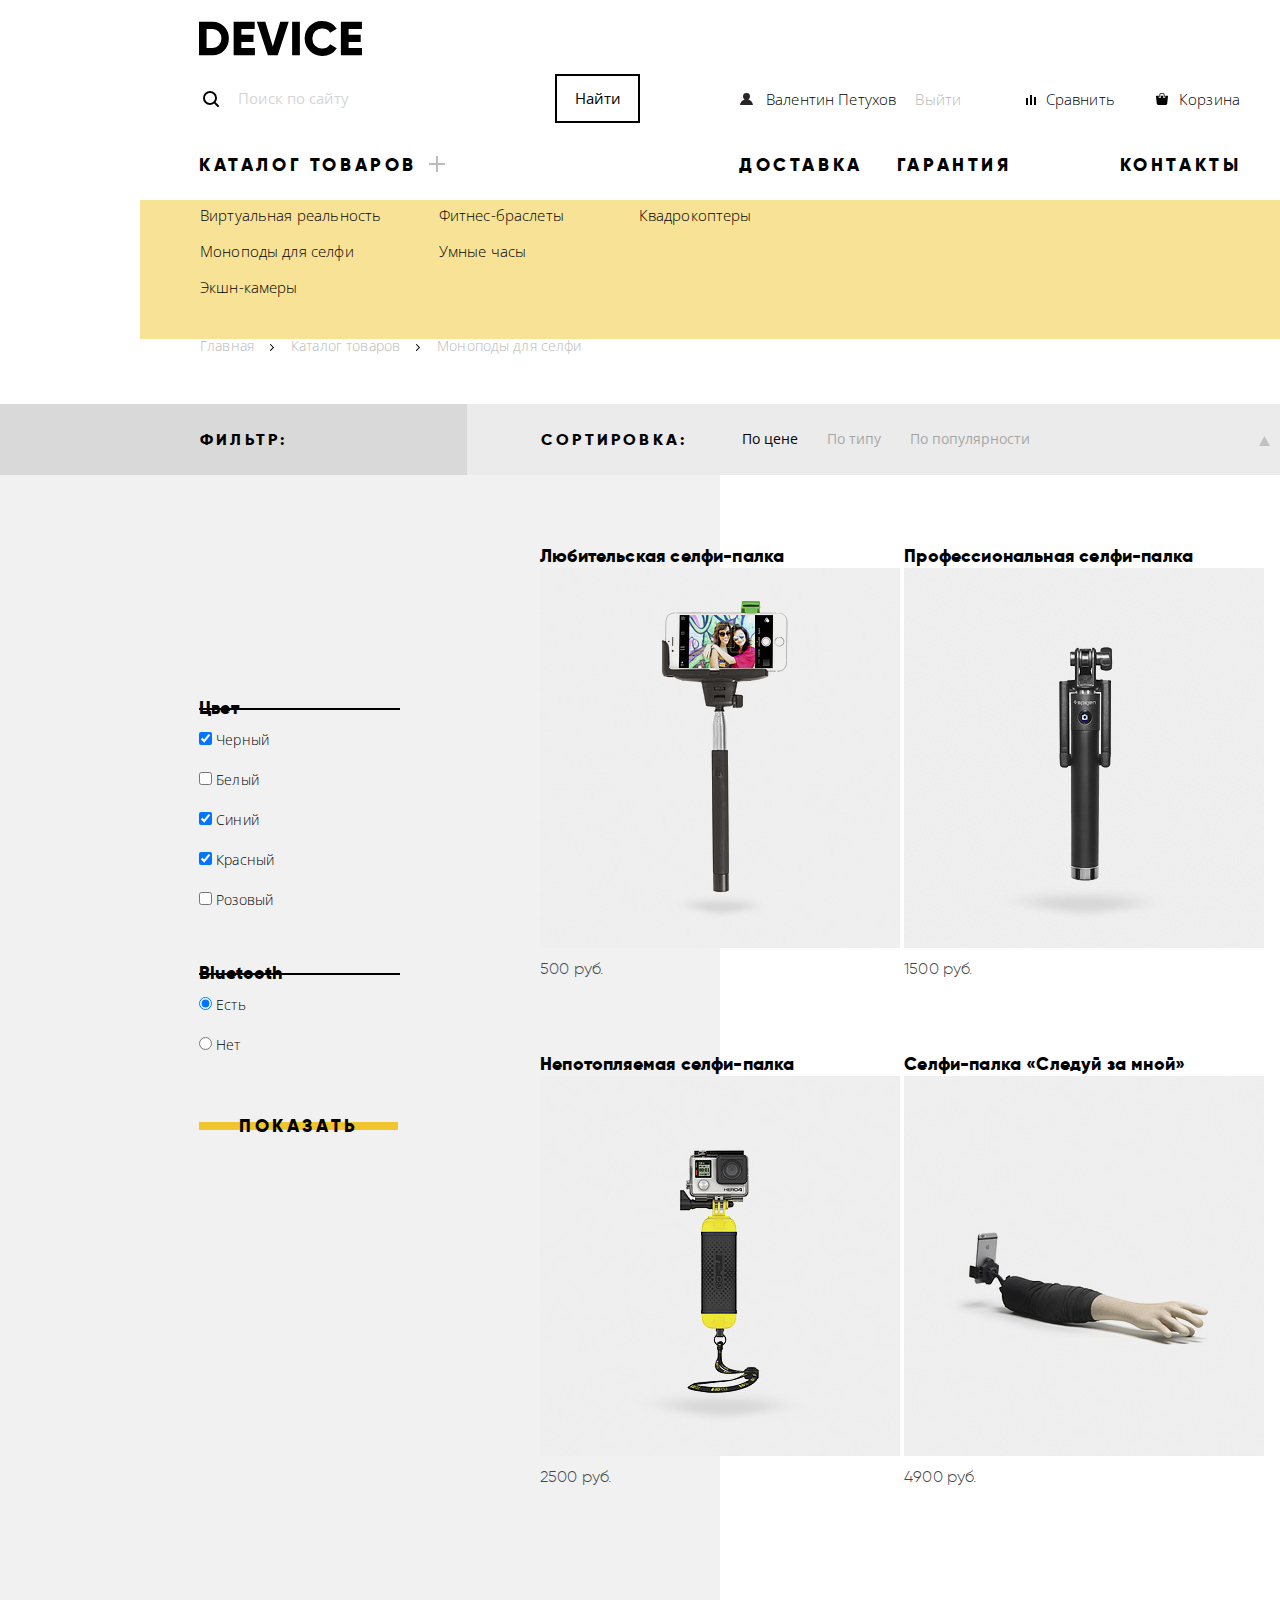
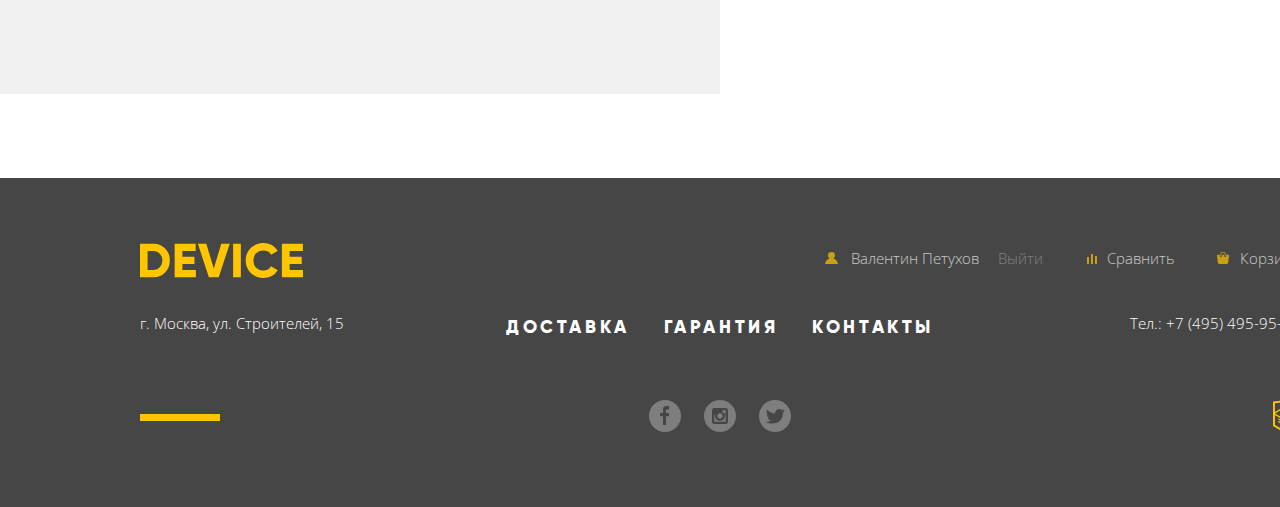
==== catalog.html @ 7d809e2a "Стилизовал catalog__сортировку" ====
<!DOCTYPE html>
<html lang="ru">
<head>
  <meta charset="utf-8">
  <title>Девайс: Моноподы для селфи</title>
  <link href="https://fonts.googleapis.com/css?family=Open+Sans:300,400&display=swap&subset=cyrillic" rel="stylesheet">
  <link href="css/normalize.css" rel="stylesheet">
  <link href="css/style.css" rel="stylesheet">
</head>
<body class="inner-page">

  <header class="container header">
    <nav class="header__navigation">
      <a class="header__logo" href="index.html">
        <img src="img/logo.svg" width="163" height="35" alt
        ="Логотип интернет-магазина гаджетов «Девайс»">
      </a>

      <div class="header__second-line">
        <form class="header-search__form" action="https://echo.htmlacademy.ru" method="post">
          <label for="search" class="visually-hidden">Поиск по сайту:</label>
          <input id="search" class="header-search__input" type="text" name="search" value="" placeholder="Поиск по сайту">
          <button class="header-search__button" type="submit">Найти</button>
        </form>

        <ul class="header-user-navigation__list">
          <li><a class="header-user-navigation__link--user" href="#">Валентин Петухов</a></li>
          <li><a class="header-user-navigation__link--logout" href="#">Выйти</a></li>
          <li><a class="header-user-navigation__link--compare" href="#">Сравнить</a></li>
          <li><a class="header-user-navigation__link--cart" href="#">Корзина</a></li>
        </ul>
      </div>

      <ul class="header-site-navigation__list">
        <li>
          <a class="header-site-navigation__link--catalog" href="catalog.html">Каталог товаров</a>
          <ul class="header-site-navigation__sub-list">
            <li>
              <ul class="header-site-navigation__sub-list--column-1">
                <li>
                  <a href="#">Виртуальная реальность</a>
                </li>
                <li>
                  <a href="catalog.html">Моноподы для селфи</a>
                </li>
                <li>
                  <a href="#">Экшн-камеры</a>
                </li>
              </ul>
            </li>

            <li>
              <ul class="header-site-navigation__sub-list--column-2">
                <li>
                  <a href="#">Фитнес-браслеты</a>
                </li>
                <li>
                  <a href="#">Умные часы</a>
                </li>
              </ul>
            </li>

            <li>
              <ul class="header-site-navigation__sub-list--column-3">
                <li>
                  <a href="#">Квадрокоптеры</a>
                </li>
              </ul>
            </li>
          </ul>
        </li>
        <li><a href="#">Доставка</a></li>
        <li><a href="#">Гарантия</a></li>
        <li><a href="#">Контакты</a></li>
      </ul>
    </nav>
  </header>


  <main>
    <div class="container  main-container">
      <h1 class="page-title">Моноподы для селфи</h1>

      <ul class="breadcrumbs__list">
        <li class="breadcrumbs__item"><a href="index.html">Главная</a></li>
        <li class="breadcrumbs__item"><a href="#">Каталог товаров</a></li>
        <li class="breadcrumbs__item--current">Моноподы для селфи</li>
      </ul>
    </div>

    <div class="inner-page-sort__background">
      <div class="inner-page-sort__flex-columns  container  main-container">
        <div class="inner-page-sort__column-1">
          <h3>Фильтр:</h3>
        </div>
        <div class="inner-page-sort__column-2">
          <h3>Сортировка:</h3>
          <ul class="inner-page-sort__list">
            <li class="inner-page-sort__item--current">По цене</li>
            <li><a href="#">По типу</a></li>
            <li><a href="#">По популярности</a></li>
          </ul>
          <a class="inner-page-sort__link" href="#">
            <img src="img/icon-up-sort.svg" width="11" height="12" alt
            ="Сортировать по возрастонию">
          </a>
          <a class="inner-page-sort__link  inner-page-sort__link--current" href="#">
            <img src="img/icon-down-sort.svg" width="11" height="12" alt
            ="Сортировать по убыванию">
          </a>
        </div>
      </div>
    </div>

    <div class="inner-page-columns__background">
      <div class="inner-page-columns__flex-columns  container  main-container">
        <section class="filters">
          <!-- <h2>Фильтр:</h2>
          <h3>Стоимость</h3> -->
          <!-- Здесь будет форма "Стоимость" -->

          <form class="filters__form" action="https://echo.htmlacademy.ru" method="post">
            <fieldset>
              <legend>Цвет</legend>
              <ul>
                <li>
                  <input id="color-black" class="filters__input" type="checkbox" name="black" checked>
                  <label for="color-black">
                    Черный
                  </label>
                </li>
                <li>
                  <input id="color-white" type="checkbox" name="white">
                  <label for="color-white">
                    Белый
                  </label>
                </li>
                <li>
                  <input id="color-blue" type="checkbox" name="blue" checked>
                  <label for="color-blue">
                    Синий
                  </label>
                </li>
                <li>
                  <input id="color-red" type="checkbox" name="red" checked>
                  <label for="color-red">
                    Красный
                  </label>
                </li>
                <li>
                  <input id="color-pink" type="checkbox" name="pink">
                  <label for="color-pink">
                    Розовый
                  </label>
                </li>
              </ul>
            </fieldset>
            <fieldset>
              <legend>Bluetooth</legend>
              <ul>
                <li>
                  <input id="bluetooth-have" type="radio" name="bluetooth" value="have" checked>
                  <label for="bluetooth-have">
                    Есть
                  </label>
                </li>
                <li>
                  <input id="bluetooth-not-have" type="radio" name="bluetooth" value="not-have">
                  <label for="bluetooth-not-have">
                    Нет
                  </label>
                </li>
              </ul>
            </fieldset>
            <button class="button" type="submit">
              Показать
            </button>
          </form>
        </section>

        <section class="catalog">
          <h2 class="visually-hidden">Список моноподов для селфи</h2>

          <ul class="catalog__list">
            <li class="catalog__item">
              <h3>
                <a class="catalog__item-title" href="#">Любительская селфи-палка</a>
              </h3>
              <a class="catalog__item-image" href="#">
                <img src="img/selfie-stick-unprofessional.jpg" width="360" height="380" alt
                ="Любительская селфи-палка">
              </a>
              <p>500 руб.</p>
            </li>

            <li class="catalog__item">
              <h3>
                <a class="catalog__item-title" href="#">Профессиональная селфи-палка</a>
              </h3>
              <a class="catalog__item-image" href="#">
                <img src="img/selfie-stick-professional.jpg" width="360" height="380" alt
                ="Профессиональная селфи-палка">
              </a>
              <p>1500 руб.</p>
            </li>

            <li class="catalog__item">
              <h3>
                <a class="catalog__item-title" href="#">Непотопляемая селфи-палка</a>
              </h3>
              <a class="catalog__item-image" href="#">
                <img src="img/selfie-stick-unsinkable.jpg" width="360" height="380" alt
                ="Непотопляемая селфи-палка">
              </a>
              <p>2500 руб.</p>
            </li>

            <li class="catalog__item">
              <h3>
                <a class="catalog__item-title" href="#">Селфи-палка «Следуй за мной»</a>
              </h3>
              <a class="catalog__item-image" href="#">
                <img src="img/selfie-stick-follow-me.jpg" width="360" height="380" alt
                ="Селфи-палка «Следуй за мной»">
              </a>
              <p>4900 руб.</p>
            </li>
          </ul>
          <!-- Здесь будет пагинация -->
        </section>
      </div>
    </div>
  </main>


  <footer class="footer-container">
    <div class="container">
      <div class="footer__first-line">
        <a class="footer__logo" href="index.html">
          <img src="img/logo-footer.svg" width="163" height="35" alt
          ="Логотип интернет-магазина гаджетов «Девайс»">
        </a>
        <ul class="footer-user-navigation__list">
          <li><a class="footer-user-navigation__link--user" href="#">Валентин Петухов</a></li>
          <li><a class="footer-user-navigation__link--logout" href="#">Выйти</a></li>
          <li><a class="footer-user-navigation__link--compare" href="#">Сравнить</a></li>
          <li><a class="footer-user-navigation__link--cart" href="#">Корзина</a></li>
        </ul>
      </div>

      <div class="footer__second-line">
        <p>г. Москва, ул. Строителей, 15</p>
        <ul class="footer-site-navigation__list">
          <li><a href="#">Доставка</a></li>
          <li><a href="#">Гарантия</a></li>
          <li><a href="#">Контакты</a></li>
        </ul>
        <p class="text-right">Тел.: +7 (495) 495-95-95</p>
      </div>

      <div class="footer__third-line">
        <ul class="footer-social__list">
          <li>
            <a class="footer-social__link--facebook" href="#">
              <img src="img/icon-footer-facebook.svg" width="32" height="32" alt
              ="Интернет-магазин гаджетов «Девайс» на Фейсбуке">
            </a>
          </li>
          <li>
            <a class="footer-social__link--instagram" href="#">
              <img src="img/icon-footer-instagram.svg" width="32" height="32" alt
              ="Интернет-магазин гаджетов «Девайс» в Инстаграме">
            </a>
          </li>
          <li>
            <a class="footer-social__link--twitter" href="#">
              <img src="img/icon-footer-twitter.svg" width="32" height="32" alt
              ="Интернет-магазин гаджетов «Девайс» в Твиттере">
            </a>
          </li>
        </ul>
        <a class="footer-site-maker__logo" href="https://htmlacademy.ru">
          <img src="img/logo-htmlacademy.svg" width="27" height="35" alt
          ="Сайт разработан студией «htmlacademy»">
        </a>
      </div>
    </div>
  </footer>

</body>
</html>
---- css/style.css ----
@font-face {
    font-family: 'Gilroy';
    src: url('../font/gilroy-extrabold-webfont.woff2') format('woff2'),
         url('../font/gilroy-extrabold-webfont.woff') format('woff');
    font-weight: 800;
    font-style: normal;
}

@font-face {
    font-family: 'Gilroy';
    src: url('../font/gilroy-light-webfont.woff2') format('woff2'),
         url('../font/gilroy-light-webfont.woff') format('woff');
    font-weight: 300;
    font-style: normal;
}

body {
  margin: 0;
  padding: 0;

  font-family: "Open Sans", Arial, sans-serif;
  font-size: 15px;
  line-height: 30px;
  font-weight: 300;
  letter-spacing: 0.15px;
  color: #000000;

  background: linear-gradient(
    #ffffff 40px,
    rgba( 240, 197, 46, 0.5) 40px, rgba( 240, 197, 46, 0.5) 339px,
    #ffffff 339px);
}

a {
  text-decoration: none;
}

.button {
  font-family: "Gilroy", Arial, sans-serif;
  font-size: 18px;
  line-height: 24px;
  font-weight: 800;
  letter-spacing: 3.6px;
  color: #000000;

  text-align: center;
  vertical-align: middle;
  text-transform: uppercase;

  background: linear-gradient(
    rgba(0, 0, 0, 0) 16px,
    #f0c52e 16px, #f0c52e 24px,
    rgba(0, 0, 0, 0) 24px);
  border: none;
}

.button:hover,
.button:focus {
  background: #f0c52e;
}

.button:active {
  color: rgba(0, 0, 0, 0.3);
}


.header__logo:hover,
.header__logo:focus {
  opacity: 0.6;
}

.header__logo:active {
  opacity: 0.3;
}

.header-search__input {
  background: transparent;
  border: none;
  opacity: 0.3;
}

.header-search__input:hover {
  opacity: 0.6;
}

.header-search__input:focus {
  opacity: 1;
  border-bottom: 2px solid #000000;

  /* временно, чтобы было видно черную линию снизу формы при фокусе */
  outline: none;
}

.header-search__button {
  background: transparent;
  border: solid 2px #000000;
}

.header-search__button:hover,
.header-search__button:focus {
  color: #ffffff;
  background: #000000;
}

.header-search__button:active {
  color: rgba(255, 255, 255, 0.3);
}

.header-user-navigation__list,
.header-site-navigation__list,
.header-site-navigation__sub-list {
  list-style: none;
}

.header-user-navigation__list a,
.header-site-navigation__list a {
  color: #000000;
}

.header-user-navigation__list a:hover,
.header-user-navigation__list a:focus,
.header-site-navigation__list a:hover,
.header-site-navigation__list a:focus {
  opacity: 0.6;
}

.header-user-navigation__list a:active,
.header-site-navigation__list a:active {
  opacity: 0.3;
}

.header-site-navigation__list a {
  font-family: "Gilroy", Arial, sans-serif;
  font-size: 18px;
  line-height: 24px;
  font-weight: 800;
  letter-spacing: 3.6px;
  text-transform: uppercase;
}

.header-site-navigation__sub-list a {
  font-family: "Open Sans", Arial, sans-serif;
  font-size: 15px;
  line-height: 30px;
  font-weight: 300;
  letter-spacing: 0.15px;
  text-transform: none;
}



.main-container h1,
.main-container h2 {
  font-family: "Gilroy", Arial, sans-serif;
  font-size: 47px;
  line-height: 56px;
  font-weight: 800;
  letter-spacing: 0.47px;
}

.main-about-us p,
.main-contacts p {
  letter-spacing: normal;
}

.transport-company__list {
  list-style: none;

  font-family: "Gilroy", Arial, sans-serif;
  font-size: 16px;
  line-height: 40px;
  font-weight: 800;
}



.breadcrumbs__list {
  font-size: 14px;
  line-height: 24px;
  letter-spacing: 0.14px;

  list-style: none;
}

.breadcrumbs__list a {
  color: #000000;
  opacity: 0.3;
}

.breadcrumbs__list a:hover,
.breadcrumbs__list a:focus {
  opacity: 0.6;
}

.breadcrumbs__list a:active {
  opacity: 0.1;
}

.breadcrumbs__item--current {
  color: #000000;
  opacity: 0.3;
}

.filters {
  /* background-color: #ebebeb; */
}

.filters__form fieldset {
  border: none;
}

.filters__form legend {
  font-family: "Gilroy", Arial, sans-serif;
  font-size: 18px;
  line-height: 24px;
  font-weight: 800;
  letter-spacing: 0.18px;
}

.filters__form ul {
  list-style: none;

  font-family: "Open Sans", Arial, sans-serif;
  font-size: 14px;
  line-height: 40px;
  font-weight: 300;
  letter-spacing: 0.14px;
}

.filters__form input:hover,
.filters__form input:focus {
  opacity: 0.6;
}

.filters__form input:active {
  opacity: 1;
}

.filters__form input:disabled {
  opacity: 0.25;
}

.filters__form input:disabled + label {
  color: #a6a6a6;
}

.catalog__list {
  list-style: none;
}

.catalog__item h3 {
  font-family: "Gilroy", Arial, sans-serif;
  font-size: 18px;
  line-height: 24px;
  font-weight: 800;
  color: #000000;
  letter-spacing: 0.18px;
}

.catalog__item a {
  color: #000000;
}

.catalog__item p {
  font-family: "Gilroy", Arial, sans-serif;
  font-size: 16px;
  line-height: 24px;
  font-weight: 300;
  color: #464646;
  letter-spacing: 0.16px;
}



.footer-container {
  background-color: #464646;
}

.footer-container p {
  color: #ffffff;
}

.footer__logo:hover,
.footer__logo:focus {
  opacity: 0.6;
}

.footer__logo:active {
  opacity: 0.3;
}

.footer-user-navigation__list,
.footer-site-navigation__list,
.footer-social__list {
  list-style: none;
}

.footer-user-navigation__list a {
  color: #ffffff;
  opacity: 0.7;
  letter-spacing: normal;
}

.footer-user-navigation__list a:hover,
.footer-user-navigation__list a:focus {
  opacity: 1;
}

.footer-user-navigation__list a:active {
  opacity: 0.3;
}

.footer__second-line p {
  font-family: "Open Sans", Arial, sans-serif;
  font-size: 15px;
  line-height: 30px;
  font-weight: 300;
  letter-spacing: normal;
}

.footer-site-navigation__list a {
  font-family: "Gilroy", Arial, sans-serif;
  font-size: 18px;
  line-height: 24px;
  font-weight: 800;
  letter-spacing: 3.6px;
  color: #ffffff;
  text-transform: uppercase;
}

.footer-site-navigation__list a:hover,
.footer-site-navigation__list a:focus {
  opacity: 0.6;
}

.footer-site-navigation__list a:active {
  opacity: 0.3;
}

.footer-social__list {
  text-align: center;
}

.footer-social__list a {
  color: #ffffff;
  opacity: 0.3;
}

.footer-social__list a:hover,
.footer-social__list a:focus {
  opacity: 0.6;
}

.footer-social__list a:active {
  opacity: 0.1;
}

.footer-site-maker__logo:hover,
.footer-site-maker__logo:focus {
  opacity: 0.6;
}

.footer-site-maker__logo:active {
  opacity: 0.3;
}

.modal {
  display: none;
}






/* ----- Сеточные стили ----- */
html,
body {
  /* Временно для сетки */
  min-width: 1440px;
  /* min-height: 2795px; */
}

body {
  background-size: 1160px auto;
  /* Временно для сетки */
  /* background-image: url("../Device-Index.png"); */
  /* background-image: url("../Device-Index-Modals.png"); */
  background-size: 1440px auto;
  background-repeat: no-repeat;
  background-position: center top;
}

img {
  max-width: 100%;
  height: auto;
}

body .button {
  display: inline-block;
  padding-left: 40px;
  padding-right: 39px;
  padding-top: 8px;
  padding-bottom: 6px;
  margin-right: 16px;
}

.container {
  width: 1160px;
  margin: 0 auto;
  padding: 0 10px;
}

.header * {
  margin: 0;
  padding: 0;
}

.header {
  margin-bottom: 50px;
}

.header__navigation {
  padding-top: 21px;
  padding-right: 60px;
  padding-left: 59px;

  display: flex;
  flex-direction: column;
}

.header__logo {
  width: 163px;
  height: 35px;
  margin-bottom: 18px;
}

.header__second-line {
  display: flex;
  justify-content: space-between;
  margin-bottom: 27px;
}

.header-search__form {
  position: relative;
  width: 441px;
  display: flex;
}

.header-search__input {
  position: relative;
  height: 46px;
  padding-top: 1px;
  padding-left: 39px;
  flex-grow: 1;
}

.header-search__form::before {
  content: "";

  position: absolute;
  top: 50%;
  left: 4px;

  width: 16px;
  height: 16px;
  margin-top: -8px;

  background-image: url("../img/icon-search.svg");
  background-repeat: no-repeat;
  background-position: 0 0;
}

.header-search__button {
  min-width: 85px;
  min-height: 49px;
}

.header-user-navigation__list {
  width: 500px;
  display: flex;
  align-items: center;
}

.header-user-navigation__list li:nth-last-child(2) {
  margin-left: auto;
  margin-right: 38px;
}

.header-user-navigation__link--user {
  position: relative;
  padding-left: 26px;
  margin-right: 19px;
}

.header-user-navigation__link--user::before {
  content: "";

  position: absolute;
  top: 50%;
  left: 0;

  width: 13px;
  height: 12px;
  margin-top: -6px;

  background-image: url("../img/icon-user.svg");
  background-repeat: no-repeat;
  background-position: 0 0;
}

.header-user-navigation__link--logout {
  opacity: 0.3;
}

.header-user-navigation__link--compare {
  position: relative;
  padding-left: 23px;
}

.header-user-navigation__link--compare::before {
  content: "";

  position: absolute;
  top: 50%;
  left: 3px;

  width: 10px;
  height: 10px;
  margin-top: -4px;

  background-image: url("../img/icon-compare.svg");
  background-repeat: no-repeat;
  background-position: 0 0;
}

.header-user-navigation__link--cart {
  position: relative;
  padding-left: 26px;
}

.header-user-navigation__link--cart::before {
  content: "";

  position: absolute;
  top: 50%;
  left: 3px;

  width: 12px;
  height: 12px;
  margin-top: -6px;

  background-image: url("../img/icon-shopping-cart.svg");
  background-repeat: no-repeat;
  background-position: 0 0;
}

.header-site-navigation__list {
  position: relative;
  display: flex;
  width: 1045px;
}

.header-site-navigation__link--catalog{
  position: relative;
  padding-right: 35px;
  margin-right: 287px;
}

.header-site-navigation__link--catalog::after{
  content: "";

  position: absolute;
  top: 50%;
  right: 7px;

  width: 16px;
  height: 16px;
  margin-top: -9px;

  background-image: url("../img/icon-plus.svg");
  background-repeat: no-repeat;
  background-position: 0 0;

  opacity: 0.3;
}

.header-site-navigation__list li:nth-child(2) {
  margin-right: 34px;
}

.header-site-navigation__list li:nth-child(3) {
  margin-right: 108px;
}

.header-site-navigation__sub-list {
  position: absolute;

  margin-top: 20px;

  left: -59px;
  width: 1040px;
  padding-left: 60px;
  padding-right: 60px;

  display: flex;

  background-color: #f7e296;

  /* Временно для сетки */
  min-height: 139px;
  /* display: none; */
}

.header-site-navigation__sub-list ul {
  list-style: none;
}

/* .header-site-navigation__sub-list--column-1 {
  margin-right: 33px;
}

.header-site-navigation__sub-list--column-2 {
  margin-right: 41px;
} */

.header-site-navigation__sub-list--column-1,
.header-site-navigation__sub-list--column-2,
.header-site-navigation__sub-list--column-3 {
  min-width: 133px;
  margin-right: 33px;
}

.header-site-navigation__sub-list--column-1 li,
.header-site-navigation__sub-list--column-2 li,
.header-site-navigation__sub-list--column-3 li {
  margin-bottom: 6px;
}


.main-container * {
  margin: 0;
  padding: 0;
}

.main__info-line {
  display: flex;
  justify-content: space-between;
}

.main-about-us::before,
.main-contacts::before {
  content: "";

  position: absolute;

  top: -48px;
  left: 0;

  width: 80px;
  height: 7px;

  background: black;
}

.main-about-us {
  width: 474px;
  position: relative;
}

.main-about-us h2,
.main-contacts h2 {
  margin-bottom: 40px;
}

.main-about-us__text p,
.main-contacts__text p {
  margin-bottom: 30px;
}

.main-about-us__text {
  margin-bottom: 65px;
}

.transport-company__list {
  margin-bottom: 54px;
}

.transport-company__list li {
  position: relative;
  padding-left: 35px;
}

.transport-company__list li::before {
  content: "";

  position: absolute;

  top: 50%;
  left: 3px;

  width: 4px;
  height: 4px;
  margin-top: -1px;

  background: rgba(255, 255, 255, 0);
	-moz-border-radius: 2px;
	-webkit-border-radius: 2px;

  box-shadow: 0 0 0 2px rgba(0, 0, 0, 0.3);
}

.main-about-us .button {
  padding-left: 22px;
  padding-right: 20px;
}

.main-contacts {
  width: 560px;
  position: relative;
}

.main-contacts__text {
  margin-bottom: 38px;
}

.map {
  display: block;
  margin-bottom: 60px;
}




.footer-container {
  margin-top: 84px;
  padding-top: 65px;
  padding-bottom: 66px;
}

.footer__first-line * {
  margin: 0;
  padding: 0;
}

.footer__first-line {
  display: flex;
  justify-content: space-between;
  margin-bottom: 30px;
}

.footer__logo {
  width: 163px;
  height: 35px;
}

.footer-user-navigation__list {
  display: flex;
  justify-content: flex-end;
}



/* .header-user-navigation__list {
  width: 500px;
  display: flex;
  align-items: center;
}

.header-user-navigation__list li:nth-last-child(2) {
  margin-left: auto;
  margin-right: 38px;
} */

.footer-user-navigation__link--user {
  position: relative;
  padding-left: 26px;
  margin-right: 19px;
}

.footer-user-navigation__link--user::before {
  content: "";

  position: absolute;
  top: 50%;
  left: 0;

  width: 13px;
  height: 12px;
  margin-top: -6px;

  background-image: url("../img/icon-footer-user.svg");
  background-repeat: no-repeat;
  background-position: 0 0;
}

.footer-user-navigation__list .footer-user-navigation__link--logout {
  opacity: 0.3;
  margin-right: 19px;
}

.footer-user-navigation__link--compare {
  position: relative;
  padding-left: 23px;
  margin-left: 22px;
  margin-right: 39px;
}

.footer-user-navigation__link--compare::before {
  content: "";

  position: absolute;
  top: 50%;
  left: 3px;

  width: 10px;
  height: 10px;
  margin-top: -4px;

  background-image: url("../img/icon-footer-compare.svg");
  background-repeat: no-repeat;
  background-position: 0 0;
}

.footer-user-navigation__link--cart {
  position: relative;
  padding-left: 26px;
}

.footer-user-navigation__link--cart::before {
  content: "";

  position: absolute;
  top: 50%;
  left: 3px;

  width: 12px;
  height: 12px;
  margin-top: -6px;

  background-image: url("../img/icon-footer-shopping-cart.svg");
  background-repeat: no-repeat;
  background-position: 0 0;
}

.footer__second-line * {
  margin: 0;
  padding: 0;
}

.footer__second-line {
  display: flex;
  justify-content: space-between;
  margin-bottom: 58px;
}

.footer__second-line p {
  width: 300px;
}

.footer-site-navigation__list {
  padding-top: 4px;

  width: 428px;
  display: flex;
  justify-content: space-between;
}

.text-right {
  text-align: right;
}

.footer__third-line * {
  margin: 0;
  padding: 0;
}

.footer__third-line {
  display: flex;

  position: relative;
}

.footer__third-line::before {
  content: "";

  position: absolute;
  top: 50%;
  left: 0;

  width: 80px;
  height: 7px;
  margin-top: -7px;

  background-color: #ffc600;
}

.footer-social__list {
  display: flex;
  margin-left: auto;
  margin-right: auto;
}

.footer-social__list li {
  margin-left: 11.5px;
  margin-right: 11.5px;
}

.footer-site-maker__logo {
  width: 27px;
  height: 35px;
  position: absolute;
  right: 0;
}






.inner-page {
  /* Временно для сетки */
  background-image: url("../Device-Catalog.png");
}

.inner-page .header {
  margin-bottom: 80px;
}



.page-title {
  padding-left: 60px;
  margin-bottom: 18px
}

.breadcrumbs__list {
  padding-left: 60px;
  display: flex;

  /* Временно для сетки */
  margin-bottom: 46px;
}

.breadcrumbs__list li {
  margin-right: 37px;
}

.breadcrumbs__item {
  position: relative;
}

.breadcrumbs__item::after {
  content: "";

  position: absolute;
  top: 50%;
  right: -20px;

  width: 4px;
  height: 7px;
  margin-top: -2px;

  background-image: url("../img/breadcrumbs__nav-arrow.svg");
  background-repeat: no-repeat;
  background-position: 0 0;
}

.inner-page-sort__background {
  background: linear-gradient(to right,
    #d9d9d9 50%,
    #ebebeb 50%);

  /* Временно для сетки */
  /* background: linear-gradient(to right,
    rgba(217, 217, 217, 0.7) 50%,
    rgba(217, 217, 217, 0.3) 50%); */
}

.inner-page-sort__flex-columns{
  display: flex;
  justify-content: space-between;
  align-items: stretch;
  min-height: 71px;
}

.inner-page-sort__flex-columns h3 {
  font-family: "Gilroy", Arial, sans-serif;
  font-size: 16px;
  line-height: 24px;
  font-weight: 800;
  letter-spacing: 3.2px;
  text-transform: uppercase;
}

.inner-page-sort__column-1 {
  padding-left: 60px;

  display: flex;
  flex-wrap: wrap;
  align-items: center;
}

.inner-page-sort__column-2 {
  padding-left: 74px;
  width: 759px;
  display: flex;
  align-items: center;
  flex-shrink: 0;
  position: relative;

  background-color: #ebebeb;
}

.inner-page-sort__list {
  margin-left: 55px;
  margin-right: auto;
  list-style: none;
  display: flex;
  margin-top: -2px;

  font-family: "Open Sans", Arial, sans-serif;
  font-size: 14px;
  line-height: 18px;
  font-weight: 400;
  letter-spacing: normal;
}

.inner-page-sort__list li {
  margin-right: 29px;
}

.inner-page-sort__list a {
  color: black;
  opacity: 0.3;
}

.inner-page-sort__list a:hover,
.inner-page-sort__list a:focus {
  opacity: 0.6;
}

.inner-page-sort__list a:active {
  opacity: 1;
}

.inner-page-sort__link {
  margin-left: 19px;
  opacity: 0.2;
}

.inner-page-sort__link--current {
  opacity: 1;
}

.inner-page-sort__link:hover,
.inner-page-sort__link:focus {
  opacity: 0.4;
}

.inner-page-sort__link:active {
  opacity: 1;
}


.inner-page-columns__background {
  padding-top: 69px;
  background: linear-gradient(to right,
    #ebebeb 50%,
    rgba(255, 255, 255, 0) 50%);

  /* Временно для сетки */
  padding-bottom: 134px;
  background: linear-gradient(to right,
    rgba(235, 235, 235, 0.7) 50%,
    rgba(255, 255, 255, 0) 50%);
}

.inner-page-columns__flex-columns {
  display: flex;
  justify-content: space-between;
}

.filters {
  margin-left: 59px;
  width: 202px;

  /* Временно для сетки */
  margin-top: 140px;
}

.filters__form fieldset {
  margin-top: 12px;
  margin-bottom: 41px;
  position: relative;
}

.filters__form fieldset::after {
  content: "";

  position: absolute;
  top: -12px;

  width: 201px;
  height: 2px;

  background-color: black;
}

.catalog {
  width: 760px;
}

.catalog__item {
  display: inline-block;

  min-height: 440px;
  margin-bottom: 68px;
}






/* Временно для сетки */
.header {
  margin-bottom: 1685px;
}

/* Временно для сетки */
.visually-hidden:not(:focus):not(:active),
input[type="checkbox"].visually-hidden,
input[type="radio"].visually-hidden {
  position: absolute;

  width: 1px;
  height: 1px;
  margin: -1px;
  border: 0;
  padding: 0;

  white-space: nowrap;

  clip-path: inset(100%);
  clip: rect(0 0 0 0);
  overflow: hidden;
}
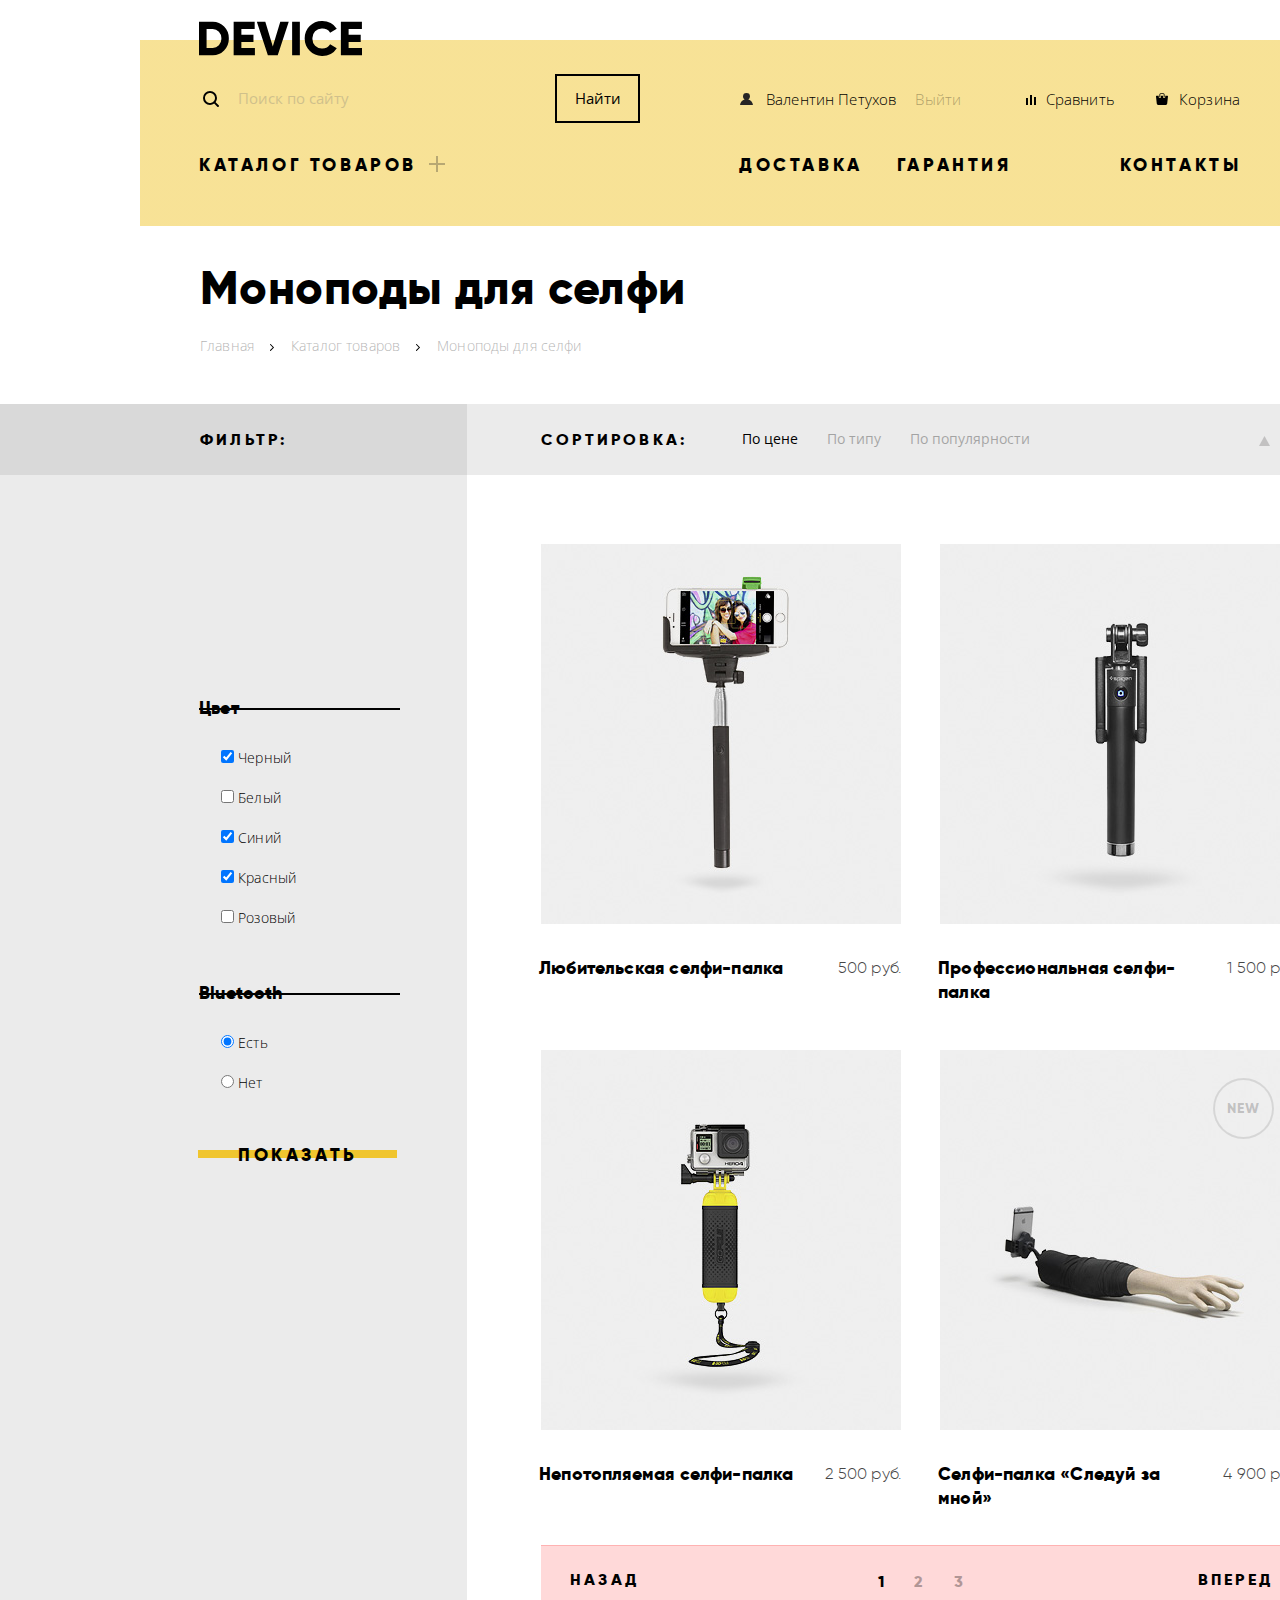
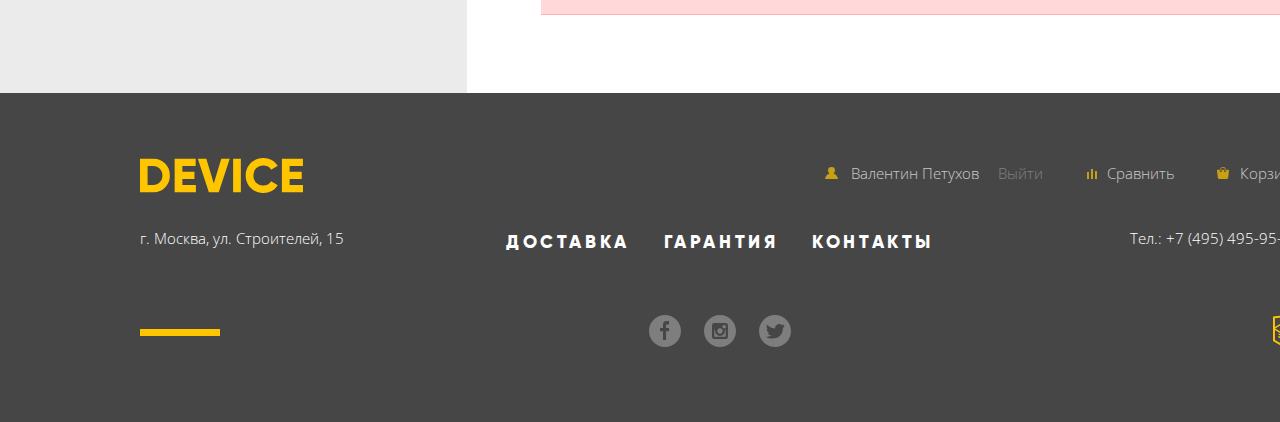
==== commit b84084fa: "Стили catalog--пагинация+item__active" ====
--- a/catalog.html
+++ b/catalog.html
@@ -122,7 +122,7 @@
           <form class="filters__form" action="https://echo.htmlacademy.ru" method="post">
             <fieldset>
               <legend>Цвет</legend>
-              <ul>
+              <ul class="filters__list">
                 <li>
                   <input id="color-black" class="filters__input" type="checkbox" name="black" checked>
                   <label for="color-black">
@@ -157,7 +157,7 @@
             </fieldset>
             <fieldset>
               <legend>Bluetooth</legend>
-              <ul>
+              <ul class="filters__list">
                 <li>
                   <input id="bluetooth-have" type="radio" name="bluetooth" value="have" checked>
                   <label for="bluetooth-have">
@@ -183,50 +183,135 @@
 
           <ul class="catalog__list">
             <li class="catalog__item">
-              <h3>
-                <a class="catalog__item-title" href="#">Любительская селфи-палка</a>
-              </h3>
-              <a class="catalog__item-image" href="#">
+              <div class="catalog__item--text">
+                <h3>
+                  <a class="catalog__item-title" href="#">Любительская селфи-палка</a>
+                </h3>
+                <div>
+                  <p class="visually-hidden">Цена:</p>
+                  <p>500 руб.</p>
+                </div>
+              </div>
+              <div class="catalog__item-image">
                 <img src="img/selfie-stick-unprofessional.jpg" width="360" height="380" alt
                 ="Любительская селфи-палка">
-              </a>
-              <p>500 руб.</p>
+              </div>
+
+              <div class="catalog-item__actions">
+                <button class="button buy" type="button">
+                  В корзину
+                </button>
+                <button class="catalog-item-actions__button--bookmark" type="button">
+                  Добавить к сравнению
+                </button>
+              </div>
             </li>
 
             <li class="catalog__item">
-              <h3>
-                <a class="catalog__item-title" href="#">Профессиональная селфи-палка</a>
-              </h3>
-              <a class="catalog__item-image" href="#">
+              <div class="catalog__item--text">
+                <h3>
+                  <a class="catalog__item-title" href="#">Профессиональная селфи-палка</a>
+                </h3>
+                <div>
+                  <p class="visually-hidden">Цена:</p>
+                  <p>1 500 руб.</p>
+                </div>
+              </div>
+              <div class="catalog__item-image">
                 <img src="img/selfie-stick-professional.jpg" width="360" height="380" alt
                 ="Профессиональная селфи-палка">
-              </a>
-              <p>1500 руб.</p>
+              </div>
+
+              <div class="catalog-item__actions">
+                <button class="button buy" type="button">
+                  В корзину
+                </button>
+                <button class="catalog-item-actions__button--bookmark" type="button">
+                  Добавить к сравнению
+                </button>
+              </div>
             </li>
 
             <li class="catalog__item">
-              <h3>
-                <a class="catalog__item-title" href="#">Непотопляемая селфи-палка</a>
-              </h3>
-              <a class="catalog__item-image" href="#">
+              <div class="catalog__item--text">
+                <h3>
+                  <a class="catalog__item-title" href="#">Непотопляемая селфи-палка</a>
+                </h3>
+                <div>
+                  <p class="visually-hidden">Цена:</p>
+                  <p>2 500 руб.</p>
+                </div>
+              </div>
+              <div class="catalog__item-image">
                 <img src="img/selfie-stick-unsinkable.jpg" width="360" height="380" alt
                 ="Непотопляемая селфи-палка">
-              </a>
-              <p>2500 руб.</p>
-            </li>
-
-            <li class="catalog__item">
-              <h3>
-                <a class="catalog__item-title" href="#">Селфи-палка «Следуй за мной»</a>
-              </h3>
-              <a class="catalog__item-image" href="#">
+              </div>
+
+              <div class="catalog-item__actions">
+                <button class="button buy" type="button">
+                  В корзину
+                </button>
+                <button class="catalog-item-actions__button--bookmark" type="button">
+                  Добавить к сравнению
+                </button>
+              </div>
+            </li>
+
+            <li class="catalog__item  catalog__flag--new">
+              <div class="catalog__item--text">
+                <h3>
+                  <a class="catalog__item-title" href="#">Селфи-палка «Следуй за мной»</a>
+                </h3>
+                <div>
+                  <p class="visually-hidden">Цена:</p>
+                  <p>4 900 руб.</p>
+                </div>
+              </div>
+              <div class="catalog__item-image">
                 <img src="img/selfie-stick-follow-me.jpg" width="360" height="380" alt
                 ="Селфи-палка «Следуй за мной»">
+              </div>
+
+              <div class="catalog-item__actions">
+                <button class="button buy" type="button">
+                  В корзину
+                </button>
+                <button class="catalog-item-actions__button--bookmark" type="button">
+                  Добавить к сравнению
+                </button>
+              </div>
+            </li>
+          </ul>
+
+          <ul class="pagination__list">
+            <li>
+              <a class="pagination__button  pagination__button--back" href="#">
+                Назад
               </a>
-              <p>4900 руб.</p>
+            </li>
+            <li>
+              <ul class="pagination-numbers__list">
+                <li class="pagination-numbers__list--current">
+                    1
+                </li>
+                <li>
+                  <a href="#">
+                    2
+                  </a>
+                </li>
+                <li>
+                  <a href="#">
+                    3
+                  </a>
+                </li>
+              </ul>
+            </li>
+            <li>
+              <a class="pagination__button  pagination__button--forward" href="#">
+                Вперед
+              </a>
             </li>
           </ul>
-          <!-- Здесь будет пагинация -->
         </section>
       </div>
     </div>
--- a/css/style.css
+++ b/css/style.css
@@ -48,9 +48,9 @@
   text-transform: uppercase;
 
   background: linear-gradient(
-    rgba(0, 0, 0, 0) 16px,
-    #f0c52e 16px, #f0c52e 24px,
-    rgba(0, 0, 0, 0) 24px);
+    rgba(0, 0, 0, 0) calc(50% - 4px),
+    #f0c52e calc(50% - 4px), #f0c52e calc(50% + 4px),
+    rgba(0, 0, 0, 0) calc(50% + 4px));
   border: none;
 }
 
@@ -386,7 +386,7 @@
   /* Временно для сетки */
   /* background-image: url("../Device-Index.png"); */
   /* background-image: url("../Device-Index-Modals.png"); */
-  background-size: 1440px auto;
+  /* background-size: 1440px auto; */
   background-repeat: no-repeat;
   background-position: center top;
 }
@@ -596,14 +596,16 @@
 .header-site-navigation__sub-list {
   position: absolute;
 
-  margin-top: 20px;
-
+  padding-top: 21px;
+
+  margin-top: -1px;
   left: -59px;
   width: 1040px;
   padding-left: 60px;
   padding-right: 60px;
 
-  display: flex;
+  /* display: flex; */
+  display: none;
 
   background-color: #f7e296;
 
@@ -612,17 +614,13 @@
   /* display: none; */
 }
 
+.header-site-navigation__list > li:hover .header-site-navigation__sub-list {
+  display: flex;
+}
+
 .header-site-navigation__sub-list ul {
   list-style: none;
 }
-
-/* .header-site-navigation__sub-list--column-1 {
-  margin-right: 33px;
-}
-
-.header-site-navigation__sub-list--column-2 {
-  margin-right: 41px;
-} */
 
 .header-site-navigation__sub-list--column-1,
 .header-site-navigation__sub-list--column-2,
@@ -920,7 +918,9 @@
 
 .inner-page {
   /* Временно для сетки */
-  background-image: url("../Device-Catalog.png");
+  /* background-image: url("../Device-Catalog.png"); */
+  /* background-image: url("../Device-Catalog-Hovers.png"); */
+  background-size: 1160px 226px;
 }
 
 .inner-page .header {
@@ -968,13 +968,13 @@
 
 .inner-page-sort__background {
   background: linear-gradient(to right,
-    #d9d9d9 50%,
-    #ebebeb 50%);
+    #d9d9d9 calc(50% - 253px),
+    #ebebeb calc(50% - 253px));
 
   /* Временно для сетки */
   /* background: linear-gradient(to right,
-    rgba(217, 217, 217, 0.7) 50%,
-    rgba(217, 217, 217, 0.3) 50%); */
+    rgba(217, 217, 217, 0.7) calc(50% - 253px),
+    rgba(217, 217, 217, 0.3) calc(50% - 253px)); */
 }
 
 .inner-page-sort__flex-columns{
@@ -984,6 +984,7 @@
   min-height: 71px;
 }
 
+.pagination__list,
 .inner-page-sort__flex-columns h3 {
   font-family: "Gilroy", Arial, sans-serif;
   font-size: 16px;
@@ -1008,8 +1009,6 @@
   align-items: center;
   flex-shrink: 0;
   position: relative;
-
-  background-color: #ebebeb;
 }
 
 .inner-page-sort__list {
@@ -1030,16 +1029,20 @@
   margin-right: 29px;
 }
 
+.pagination-numbers__list a,
 .inner-page-sort__list a {
   color: black;
   opacity: 0.3;
 }
 
+.pagination-numbers__list a:hover,
+.pagination-numbers__list a:focus,
 .inner-page-sort__list a:hover,
 .inner-page-sort__list a:focus {
   opacity: 0.6;
 }
 
+.pagination-numbers__list a:active,
 .inner-page-sort__list a:active {
   opacity: 1;
 }
@@ -1064,16 +1067,16 @@
 
 
 .inner-page-columns__background {
-  padding-top: 69px;
   background: linear-gradient(to right,
-    #ebebeb 50%,
-    rgba(255, 255, 255, 0) 50%);
+    #ebebeb calc(50% - 253px),
+    rgba(255, 255, 255, 0) calc(50% - 253px));
+  padding-bottom: 78px;
 
   /* Временно для сетки */
-  padding-bottom: 134px;
+  /*
   background: linear-gradient(to right,
-    rgba(235, 235, 235, 0.7) 50%,
-    rgba(255, 255, 255, 0) 50%);
+    rgba(235, 235, 235, 0.7) calc(50% - 253px),
+    rgba(255, 255, 255, 0) calc(50% - 253px)); */
 }
 
 .inner-page-columns__flex-columns {
@@ -1082,17 +1085,18 @@
 }
 
 .filters {
+  margin-top: 69px;
   margin-left: 59px;
   width: 202px;
 
   /* Временно для сетки */
-  margin-top: 140px;
+  margin-top: 178px;
 }
 
 .filters__form fieldset {
-  margin-top: 12px;
-  margin-bottom: 41px;
-  position: relative;
+  margin-top: 43px;
+  position: relative;
+  padding-top: 18px;
 }
 
 .filters__form fieldset::after {
@@ -1107,17 +1111,199 @@
   background-color: black;
 }
 
+.filters__list li {
+  padding-left: 22px;
+}
+
+.filters__form .button {
+  margin-left: -1px;
+  margin-top: 32px;
+  max-width: 200px;
+}
+
 .catalog {
-  width: 760px;
+  width: 759px;
+  padding-left: 74px;
+  padding-top: 69px;
+}
+
+.catalog__list {
+  display: flex;
+  flex-wrap: wrap;
+  justify-content: space-between;
 }
 
 .catalog__item {
-  display: inline-block;
-
-  min-height: 440px;
-  margin-bottom: 68px;
-}
-
+  display: flex;
+  flex-direction: column;
+  width: 360px;
+  margin-bottom: 46px;
+  position: relative;
+}
+
+.catalog__item-image {
+  margin-bottom: 23px;
+  position: relative;
+}
+
+.catalog-item__actions {
+  position: absolute;
+
+  left: 0;
+  width: 320px;
+  min-height: 340px;
+  padding: 20px;
+
+  /* display: flex; */
+  display: none;
+  flex-direction: column;
+  justify-content: center;
+  align-items: center;
+
+  background-color: rgba(238,238,238,0.7);
+  z-index: 10;
+}
+
+.catalog__item:hover .catalog-item__actions {
+  display: flex;
+}
+
+.catalog-item__actions .button {
+  margin: 0;
+  margin-bottom: 8px;
+  margin-top: 50px;
+}
+
+.catalog-item-actions__button--bookmark {
+  font-family: "Open Sans", Arial, sans-serif;
+  font-size: 13px;
+  line-height: 36px;
+  font-weight: 300;
+  letter-spacing: 0.13;
+  color: rgba(0, 0, 0, 0.5);
+
+  text-align: center;
+  vertical-align: middle;
+
+  background: transparent;
+  border: none;
+}
+
+.catalog-item-actions__button--bookmark:hover,
+.catalog-item-actions__button--bookmark:focus {
+  color: rgba(0, 0, 0, 1);
+}
+
+.catalog-item-actions__button--add-to-compare:active {
+  color: rgba(0, 0, 0, 0.2);
+}
+
+/* .header-site-navigation__list > li:hover .header-site-navigation__sub-list {
+  display: flex;
+} */
+
+.catalog__flag--new::after{
+  content: "new";
+
+  position: absolute;
+
+  top: 30px;
+  right: 28px;
+
+  width: 57px;
+  height: 41px;
+  padding-top: 16px;
+
+  background: rgba(255, 255, 255, 0);
+	-moz-border-radius: 28.5px;
+	-webkit-border-radius: 28.5px;
+
+  box-shadow: 0 0 0 2px rgba(0, 0, 0, 0.1);
+
+  text-align: center;
+  font-family: "Gilroy", Arial, sans-serif;
+  font-size: 14px;
+  line-height: 24px;
+  font-weight: 800;
+  letter-spacing: 0.7px;
+  text-transform: uppercase;
+  color: rgba(0, 0, 0, 0.2);
+}
+
+.catalog__item--text {
+  margin-left: -2px;
+  order: 2;
+  display: flex;
+  justify-content: space-between;
+}
+
+.catalog__item--text > div {
+  padding-left: 10px;
+  flex-shrink: 0;
+}
+
+.pagination__list {
+  list-style: none;
+  display: flex;
+  justify-content: space-between;
+  width: 100%;
+  margin-top: -11px;
+
+  background: linear-gradient(
+    rgba(255, 0, 0, 0.3) 1px,
+    rgba(255, 0, 0, 0.15) 1px, rgba(255, 0, 0, 0.15) calc(100% - 1px),
+    rgba(255, 0, 0, 0.3) calc(100% - 1px));
+}
+
+.pagination-numbers__list {
+  list-style: none;
+  display: flex;
+
+  margin-top: 20px;
+}
+
+.pagination-numbers__list--current,
+.pagination-numbers__list a {
+  display: block;
+  padding: 5px;
+  margin-left: 9px;
+  margin-right: 8px;
+}
+
+.pagination__button {
+  display: block;
+  width: 107px;
+  flex-shrink: 0;
+  padding-top: 23px;
+  padding-bottom: 23px;
+  padding-left: 10px;
+  padding-right: 10px;
+
+  color: black;
+}
+
+.pagination__button--back {
+  padding-left: 29px;
+}
+
+.pagination__button--forward {
+  text-align: right;
+  padding-right: 27px;
+}
+
+.pagination__button:hover,
+.pagination__button:focus {
+  background-color: #d9d9d9;
+}
+
+.pagination__button:active {
+  color: rgba(0, 0, 0, 0.3);
+}
+
+
+.inner-page .footer-container {
+  margin-top: 0;
+}
 
 
 
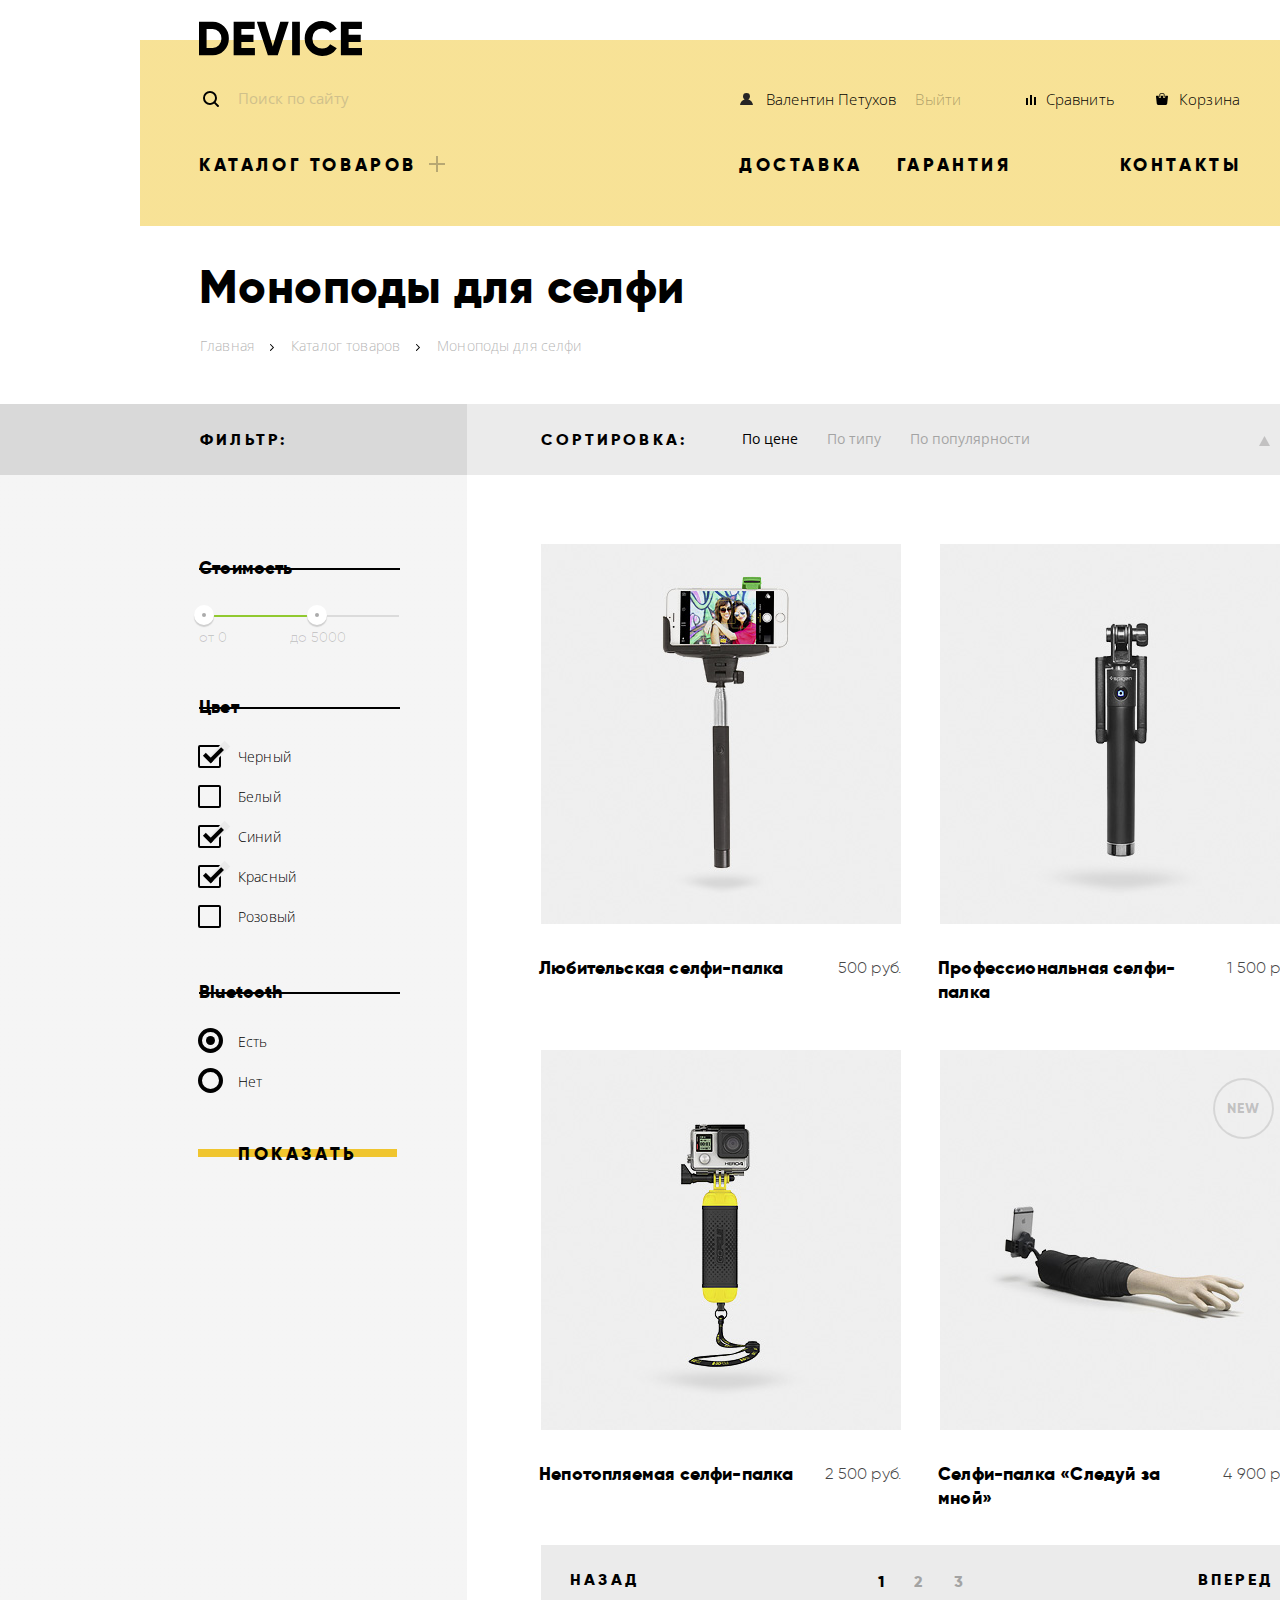
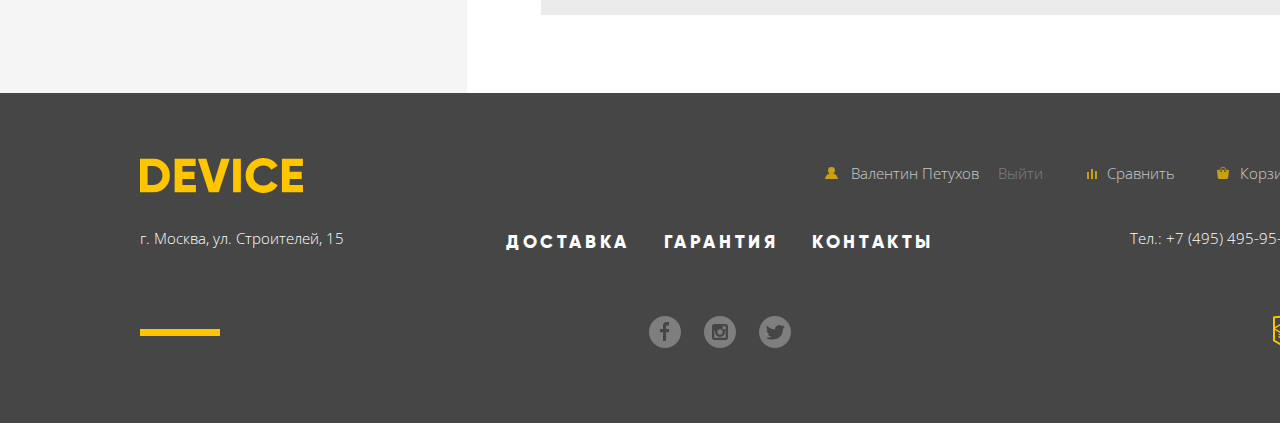
==== commit 7ebd1874: "Закончил разметку и стили" ====
--- a/catalog.html
+++ b/catalog.html
@@ -78,7 +78,7 @@
 
 
   <main>
-    <div class="container  main-container">
+    <div class="container  main-container  inner-page__main-container">
       <h1 class="page-title">Моноподы для селфи</h1>
 
       <ul class="breadcrumbs__list">
@@ -89,7 +89,7 @@
     </div>
 
     <div class="inner-page-sort__background">
-      <div class="inner-page-sort__flex-columns  container  main-container">
+      <div class="inner-page-sort__flex-columns  container  inner-page__main-container">
         <div class="inner-page-sort__column-1">
           <h3>Фильтр:</h3>
         </div>
@@ -113,43 +113,60 @@
     </div>
 
     <div class="inner-page-columns__background">
-      <div class="inner-page-columns__flex-columns  container  main-container">
+      <div class="inner-page-columns__flex-columns  container  inner-page__main-container">
         <section class="filters">
-          <!-- <h2>Фильтр:</h2>
-          <h3>Стоимость</h3> -->
-          <!-- Здесь будет форма "Стоимость" -->
-
           <form class="filters__form" action="https://echo.htmlacademy.ru" method="post">
+            <fieldset>
+              <legend>Стоимость</legend>
+              <div class="filters__range-filter">
+                <div class="filters__controls--range">
+                  <div class="scale">
+                    <div class="bar"></div>
+                  </div>
+                  <div class="toggle toggle-min"></div>
+                  <div class="toggle toggle-max"></div>
+                </div>
+                <div class="filters__controls--price">
+                  <label class="min-price">от <input name="min-price" type="text" value="0"></label>
+                  <label class="max-price">до <input name="max-price" type="text" value="5000"></label>
+                </div>
+              </div>
+            </fieldset>
             <fieldset>
               <legend>Цвет</legend>
               <ul class="filters__list">
                 <li>
-                  <input id="color-black" class="filters__input" type="checkbox" name="black" checked>
-                  <label for="color-black">
+                  <label>
+                    <input class="visually-hidden" type="checkbox" name="black" checked>
+                    <span class="checkbox-indicator"></span>
                     Черный
                   </label>
                 </li>
                 <li>
-                  <input id="color-white" type="checkbox" name="white">
-                  <label for="color-white">
+                  <label>
+                    <input class="visually-hidden" type="checkbox" name="black">
+                    <span class="checkbox-indicator"></span>
                     Белый
                   </label>
                 </li>
                 <li>
-                  <input id="color-blue" type="checkbox" name="blue" checked>
-                  <label for="color-blue">
+                  <label>
+                    <input class="visually-hidden" type="checkbox" name="black" checked>
+                    <span class="checkbox-indicator"></span>
                     Синий
                   </label>
                 </li>
                 <li>
-                  <input id="color-red" type="checkbox" name="red" checked>
-                  <label for="color-red">
+                  <label>
+                    <input class="visually-hidden" type="checkbox" name="black" checked>
+                    <span class="checkbox-indicator"></span>
                     Красный
                   </label>
                 </li>
                 <li>
-                  <input id="color-pink" type="checkbox" name="pink">
-                  <label for="color-pink">
+                  <label>
+                    <input class="visually-hidden" type="checkbox" name="black">
+                    <span class="checkbox-indicator"></span>
                     Розовый
                   </label>
                 </li>
@@ -159,14 +176,16 @@
               <legend>Bluetooth</legend>
               <ul class="filters__list">
                 <li>
-                  <input id="bluetooth-have" type="radio" name="bluetooth" value="have" checked>
-                  <label for="bluetooth-have">
+                  <label>
+                    <input class="visually-hidden" type="radio" name="bluetooth" value="have" checked>
+                    <span class="radio-indicator"></span>
                     Есть
                   </label>
                 </li>
                 <li>
-                  <input id="bluetooth-not-have" type="radio" name="bluetooth" value="not-have">
-                  <label for="bluetooth-not-have">
+                  <label>
+                    <input class="visually-hidden" type="radio" name="bluetooth" value="not-have">
+                    <span class="radio-indicator"></span>
                     Нет
                   </label>
                 </li>
--- a/css/style.css
+++ b/css/style.css
@@ -33,6 +33,14 @@
 
 a {
   text-decoration: none;
+}
+
+
+
+* {
+  /* Временно для сетки */
+  margin: 0;
+  padding: 0;
 }
 
 .button {
@@ -86,20 +94,24 @@
 .header-search__input:focus {
   opacity: 1;
   border-bottom: 2px solid #000000;
-
-  /* временно, чтобы было видно черную линию снизу формы при фокусе */
-  outline: none;
 }
 
 .header-search__button {
   background: transparent;
   border: solid 2px #000000;
-}
-
-.header-search__button:hover,
+  z-index: -1;
+}
+
+.header-search__button:hover {
+  color: #ffffff;
+  background: #000000;
+}
+
 .header-search__button:focus {
   color: #ffffff;
   background: #000000;
+  opacity: 1;
+  z-index: 0;
 }
 
 .header-search__button:active {
@@ -153,7 +165,7 @@
 .main-container h2 {
   font-family: "Gilroy", Arial, sans-serif;
   font-size: 47px;
-  line-height: 56px;
+  line-height: 48px;
   font-weight: 800;
   letter-spacing: 0.47px;
 }
@@ -364,9 +376,6 @@
   opacity: 0.3;
 }
 
-.modal {
-  display: none;
-}
 
 
 
@@ -378,17 +387,10 @@
 body {
   /* Временно для сетки */
   min-width: 1440px;
-  /* min-height: 2795px; */
 }
 
 body {
-  background-size: 1160px auto;
-  /* Временно для сетки */
-  /* background-image: url("../Device-Index.png"); */
-  /* background-image: url("../Device-Index-Modals.png"); */
-  /* background-size: 1440px auto; */
-  background-repeat: no-repeat;
-  background-position: center top;
+  background-size: 1160px 339px;
 }
 
 img {
@@ -455,6 +457,11 @@
   flex-grow: 1;
 }
 
+.header-search__input:focus ~ .header-search__button {
+  z-index: 0;
+  opacity: 1;
+}
+
 .header-search__form::before {
   content: "";
 
@@ -474,6 +481,7 @@
 .header-search__button {
   min-width: 85px;
   min-height: 49px;
+  opacity: 0;
 }
 
 .header-user-navigation__list {
@@ -595,6 +603,7 @@
 
 .header-site-navigation__sub-list {
   position: absolute;
+  z-index: 200;
 
   padding-top: 21px;
 
@@ -635,12 +644,6 @@
   margin-bottom: 6px;
 }
 
-
-.main-container * {
-  margin: 0;
-  padding: 0;
-}
-
 .main__info-line {
   display: flex;
   justify-content: space-between;
@@ -668,7 +671,7 @@
 
 .main-about-us h2,
 .main-contacts h2 {
-  margin-bottom: 40px;
+  margin-bottom: 43px;
 }
 
 .main-about-us__text p,
@@ -731,7 +734,7 @@
 
 
 .footer-container {
-  margin-top: 84px;
+  margin-top: 85px;
   padding-top: 65px;
   padding-bottom: 66px;
 }
@@ -897,6 +900,8 @@
   display: flex;
   margin-left: auto;
   margin-right: auto;
+  margin-top: 1px;
+  padding-left: 27px;
 }
 
 .footer-social__list li {
@@ -907,8 +912,6 @@
 .footer-site-maker__logo {
   width: 27px;
   height: 35px;
-  position: absolute;
-  right: 0;
 }
 
 
@@ -917,10 +920,7 @@
 
 
 .inner-page {
-  /* Временно для сетки */
-  /* background-image: url("../Device-Catalog.png"); */
-  /* background-image: url("../Device-Catalog-Hovers.png"); */
-  background-size: 1160px 226px;
+
 }
 
 .inner-page .header {
@@ -930,8 +930,9 @@
 
 
 .page-title {
-  padding-left: 60px;
-  margin-bottom: 18px
+  padding-left: 59px;
+  padding-top: 3px;
+  margin-bottom: 23px
 }
 
 .breadcrumbs__list {
@@ -1073,10 +1074,10 @@
   padding-bottom: 78px;
 
   /* Временно для сетки */
-  /*
+
   background: linear-gradient(to right,
-    rgba(235, 235, 235, 0.7) calc(50% - 253px),
-    rgba(255, 255, 255, 0) calc(50% - 253px)); */
+    rgba(235, 235, 235, 0.5) calc(50% - 253px),
+    rgba(255, 255, 255, 0) calc(50% - 253px));
 }
 
 .inner-page-columns__flex-columns {
@@ -1088,13 +1089,18 @@
   margin-top: 69px;
   margin-left: 59px;
   width: 202px;
-
-  /* Временно для сетки */
-  margin-top: 178px;
+  margin-top: 38px;
 }
 
 .filters__form fieldset {
+  padding: 0;
   margin-top: 43px;
+  position: relative;
+  padding-top: 18px;
+}
+
+.filters__form fieldset:nth-child(2) {
+  margin-top: 38px;
   position: relative;
   padding-top: 18px;
 }
@@ -1111,9 +1117,251 @@
   background-color: black;
 }
 
+.filters__controls--range {
+  position: relative;
+
+  /* height: 21px; */
+  margin-bottom: 9px;
+  padding-top: 17px;
+  padding-left: 5px;
+  padding-right: 2px;
+}
+
+.filters__controls--range  .scale {
+  height: 2px;
+
+  background: #dbdbdb;
+}
+
+.filters__controls--range  .bar {
+  width: 110px;
+  height: 2px;
+
+  background: #91c92f;
+}
+
+.filters__controls--range  .toggle {
+  position: absolute;
+  top: 7px;
+  left: 0;
+
+  width: 4px;
+  height: 4px;
+  padding: 0;
+
+  border: 8px solid #ffffff;
+  background-color: #ababab;
+  box-shadow: 0 2px 1px 0 #cfcfcf;
+  border-radius: 50%;
+  cursor: pointer;
+}
+
+.filters__controls--range  .toggle:active {
+  border: 9px solid #ffffff;
+  margin-left: -1px;
+  margin-top: -1px;
+}
+
+.filters__controls--range  .toggle-min {
+  left: -5px;
+}
+
+.filters__controls--range  .toggle-max {
+  left: 108px;
+}
+
+.filters__controls--price {
+  font-size: 0;
+}
+
+.filters__controls--price  label {
+  display: inline-block;
+
+  font-family: "Gilroy", Arial, sans-serif;
+  font-size: 14px;
+  line-height: 24px;
+  font-weight: 300;
+  letter-spacing: normal;
+  color: rgba(0, 0, 0, 0.2);
+}
+
+.filters__controls--price  input {
+  width: 55px;
+  padding: 0;
+  /* margin-left: 10px; */
+
+  font-family: "Gilroy", Arial, sans-serif;
+  font-size: 14px;
+  line-height: 24px;
+  font-weight: 300;
+  letter-spacing: normal;
+  color: rgba(0, 0, 0, 0.2);
+
+  border: none;
+  background: transparent;
+}
+
+.filters__controls--price  .min-price {
+  margin-right: 17px;
+}
+
 .filters__list li {
-  padding-left: 22px;
-}
+  padding-left: 39px;
+}
+
+
+
+
+.filters__list li {
+  position: relative;
+}
+
+.filters__list label {
+  padding-right: 10px;
+  cursor: pointer;
+}
+
+/* .login-checkbox:hover,
+.login-checkbox:focus {
+  color: #663d15;
+} */
+
+.filters__list input[type="checkbox"] + .checkbox-indicator {
+  position: absolute;
+  top: 8px;
+  left: -1px;
+
+  width: 19px;
+  height: 19px;
+
+  border: 2px solid #000000;
+  border-radius: 2px;
+  cursor: pointer;
+}
+
+.filters__list input[type="checkbox"]:focus + .checkbox-indicator {
+  border-color: rgba(0, 0, 0, 0.6);
+  outline: thin dotted;
+  outline: 5px auto -webkit-focus-ring-color;
+}
+
+.filters__list input[type="checkbox"]:hover + .checkbox-indicator,
+.filters__list input[type="checkbox"] + .checkbox-indicator:hover {
+  border-color: rgba(0, 0, 0, 0.6);
+}
+
+.filters__list input[type="checkbox"]:active + .checkbox-indicator {
+  border-color: #000000;
+}
+
+.filters__list input[type="checkbox"]:checked + .checkbox-indicator::before {
+  content: "";
+
+  position: absolute;
+  z-index: 2;
+  top: 9px;
+  left: 2.5px;
+
+  width: 10.5px;
+  height: 3.5px;
+
+  background-color: #000000;
+  transform: rotate(45deg);
+}
+
+.filters__list input[type="checkbox"]:checked:hover + .checkbox-indicator::before,
+.filters__list input[type="checkbox"]:checked:focus + .checkbox-indicator::before {
+  background-color: rgb(102, 102, 102);
+}
+
+.filters__list input[type="checkbox"]:checked:active + .checkbox-indicator::before {
+  background-color: #000000;
+}
+
+.filters__list input[type="checkbox"]:checked + .checkbox-indicator::after {
+  content: "";
+
+  position: absolute;
+  z-index: 1;
+  top: 5.5px;
+  left: 7.1px;
+
+  width: 18px;
+  height: 3.5px;
+
+  background-color: #000000;
+  box-shadow: 5px 0 0 2px #ebebeb;
+  transform: rotate(-45deg);
+}
+
+.filters__list input[type="checkbox"]:checked:hover + .checkbox-indicator::after,
+.filters__list input[type="checkbox"]:checked:focus + .checkbox-indicator::after {
+  background-color: rgb(102, 102, 102);
+}
+
+.filters__list input[type="checkbox"]:checked:active + .checkbox-indicator::after {
+  background-color: #000000;
+}
+
+
+
+.filters__list input[type="radio"] + .radio-indicator {
+  position: absolute;
+  top: 6px;
+  left: -1px;
+
+  width: 17px;
+  height: 17px;
+
+  border: 4px solid #000000;
+  border-radius: 50%;
+  cursor: pointer;
+}
+
+.filters__list input[type="radio"]:focus + .radio-indicator {
+  border-color: rgba(0, 0, 0, 0.6);
+  outline: thin dotted;
+  outline: 5px auto -webkit-focus-ring-color;
+}
+
+.filters__list input[type="radio"]:hover + .radio-indicator,
+.filters__list input[type="radio"] + .radio-indicator:hover {
+  border-color: rgba(0, 0, 0, 0.6);
+}
+
+.filters__list input[type="radio"]:active + .radio-indicator {
+  border-color: #000000;
+}
+
+.filters__list input[type="radio"]:checked + .radio-indicator::after {
+  content: "";
+
+  position: absolute;
+  z-index: 1;
+  top: 50%;
+  left: 50%;
+
+  width: 9px;
+  height: 9px;
+  margin-left: -4.5px;
+  margin-top: -4.5px;
+
+  background-color: #000000;
+  border-radius: 50%;
+}
+
+.filters__list input[type="radio"]:checked:hover + .radio-indicator::after,
+.filters__list input[type="radio"]:checked:focus + .radio-indicator::after {
+  background-color: rgba(0, 0, 0, 0.6);
+}
+
+.filters__list input[type="radio"]:checked:active + .radio-indicator::after {
+  background-color: #000000;
+}
+
+
+
+
 
 .filters__form .button {
   margin-left: -1px;
@@ -1197,10 +1445,6 @@
 .catalog-item-actions__button--add-to-compare:active {
   color: rgba(0, 0, 0, 0.2);
 }
-
-/* .header-site-navigation__list > li:hover .header-site-navigation__sub-list {
-  display: flex;
-} */
 
 .catalog__flag--new::after{
   content: "new";
@@ -1249,10 +1493,12 @@
   width: 100%;
   margin-top: -11px;
 
-  background: linear-gradient(
+  background-color: #ebebeb;
+
+  /* background: linear-gradient(
     rgba(255, 0, 0, 0.3) 1px,
     rgba(255, 0, 0, 0.15) 1px, rgba(255, 0, 0, 0.15) calc(100% - 1px),
-    rgba(255, 0, 0, 0.3) calc(100% - 1px));
+    rgba(255, 0, 0, 0.3) calc(100% - 1px)); */
 }
 
 .pagination-numbers__list {
@@ -1306,12 +1552,686 @@
 }
 
 
-
-
+body {
+  position: relative;
+}
+
+.modal {
+  position: absolute;
+
+  left: 50%;
+  width: 960px;
+  margin-left: -480px;
+
+  box-shadow: 0px 10px 20px 0 rgba(4, 6, 6, 0.2);
+
+  display: none;
+}
+
+.modal--message {
+  top: 1057px;
+  min-height: 553px;
+}
+
+.modal-message__form {
+  padding-left: 100px;
+  padding-right: 100px;
+  padding-top: 78px;
+
+  display: flex;
+  flex-wrap: wrap;
+  justify-content: space-between;
+}
+
+.modal-message__item {
+  display: flex;
+  flex-direction: column;
+}
+
+.modal-message__item label {
+  font-family: "Gilroy", Arial, sans-serif;
+  font-size: 18px;
+  line-height: 24px;
+  font-weight: 800;
+  letter-spacing: normal;
+
+  margin-bottom: 7px;
+}
+
+.modal-message__item input,
+.modal-message__item textarea {
+  font-family: "Open Sans", Arial, sans-serif;
+  font-size: 14px;
+  line-height: 18px;
+  font-weight: 400;
+  letter-spacing: normal;
+  color: rgba(70, 70, 70, 0.4);
+
+  width: 320px;
+  border: none;
+  padding-left: 20px;
+  padding-right: 20px;
+  padding-top: 14px;
+  padding-bottom: 17px;
+  margin-bottom: 4px;
+
+  background-color: #f2f2f2;
+  /* background: transparent; */
+}
+
+.modal-message__item textarea {
+  width: 720px;
+  height: 125px;
+  resize: none;
+}
+
+.modal-message__item input:hover,
+.modal-message__item textarea:hover {
+  background-color: #eaeaea;
+}
+
+.modal-message__item input:focus,
+.modal-message__item textarea:focus {
+  color: #464646;
+  border: solid 3px rgba(240, 197, 46, 0.5);
+  background-color: #ffffff;
+  padding-left: 17px;
+  padding-right: 17px;
+  padding-top: 11px;
+  padding-bottom: 14px;
+}
+
+.modal-message__button-container {
+  margin-top: 22px;
+  width: 760px;
+}
+
+.modal--map {
+  top: 1852px;
+  height: 559px;
+}
+
+.modal-close__button {
+  margin: 0;
+  padding: 0;
+  border: none;
+
+  position: absolute;
+  top: 22px;
+  right: 22px;
+
+  width: 55px;
+  height: 55px;
+
+  background: transparent;
+  background-image: url("../img/modal-close.svg");
+  background-repeat: no-repeat;
+  background-position: 0 0;
+
+  opacity: 0.5;
+}
+
+.modal-close__button:hover,
+.modal-close__button:focus {
+  opacity: 1;
+}
+
+.modal-close__button:active {
+  opacity: 0.3;
+}
+
+
+
+
+.main-popular__list {
+  list-style: none;
+  width: 100%;
+
+  display: flex;
+  justify-content: space-between;
+}
+
+.main-popular__item {
+  width: 160px;
+}
+
+.main-popular__line h3 {
+  font-family: "Gilroy", Arial, sans-serif;
+  font-size: 18px;
+  line-height: 24px;
+  font-weight: 800;
+  letter-spacing: 0.18px;
+  color: black;
+}
+
+.main-popular-item__background {
+  width: 160px;
+  height: 160px;
+  background-color: rgba(240, 197, 46, 0.5);
+  margin-bottom: 33px;
+}
+
+.main-popular__item:hover .main-popular-item__background {
+  background-color: rgba(240, 197, 46, 1);
+}
+
+.main-popular__item:active img,
+.main-popular__item:active h3 {
+  opacity: 0.3;
+}
+
+.main-popular-item__image--virt-real {
+  margin-top: 52px;
+  margin-left: 31px;
+}
+
+.main-popular-item__image--monopods {
+  margin-top: 41px;
+  margin-left: 38px;
+}
+
+.main-popular-item__image--cameras {
+  margin-top: 38px;
+  margin-left: 49px;
+}
+
+.main-popular-item__image--bracelets {
+  margin-top: 50px;
+  margin-left: 28px;
+}
+
+.main-popular-item__image--smartwatch {
+  margin-top: 32px;
+  margin-left: 55px;
+}
+
+.main-popular-item__image--quadcopters {
+  margin-top: 49px;
+  margin-left: 13px;
+}
+
+
+
+.main-partners__line {
+  display: flex;
+  justify-content: space-between;
+  align-items: center;
+  margin-bottom: 136px;
+}
+
+.main-partners__line a {
+  width: 260px;
+  height: auto;
+}
+
+.main-partners__line a img {
+  -webkit-filter: grayscale(100%);
+  -moz-filter: grayscale(100%);
+  -ms-filter: grayscale(100%);
+  -o-filter: grayscale(100%);
+  filter: grayscale(100%);
+  opacity: 0.2;
+  -webkit-transition: all 1s;
+  -moz-transition: all 1s;
+  -o-transition: all 1s;
+  transition: all 1s;
+}
+
+.main-partners__line a img:hover {
+  -webkit-filter: none;
+  -moz-filter: none;
+  -ms-filter: none;
+  -o-filter: none;
+  filter: none;
+  opacity: 1;
+}
+
+
+
+
+
+.main__slider--products {
+  margin-bottom: 86px;
+  position: relative;
+}
+
+.main-slider-products__slider-controls {
+  position: absolute;
+  bottom: 149px;
+  right: 87px;
+  z-index: 20;
+
+  font-size: 0;
+}
+
+.main-slider-products__slider-controls label {
+  position: relative;
+
+  display: inline-block;
+  width: 12px;
+  height: 12px;
+  padding: 6px;
+  margin-left: 9px;
+
+  border-radius: 50%;
+  cursor: pointer;
+}
+
+.main-slider-products__slider-controls label::after {
+  content: "";
+
+  position: absolute;
+  top: 6px;
+  left: 6px;
+  z-index: 1;
+
+  width: 10px;
+  height: 10px;
+
+  background-color: transparent;
+  border: 1px solid #000000;
+  border-radius: 50%;
+}
+
+.main-slider-products__list {
+  list-style: none;
+}
+
+.main-slider-products__item {
+  min-height: 520px;
+  display: none;
+  justify-content: space-between;
+}
+
+#main-slider-products__slide--1:checked ~ .main-slider-products__list .main-slider-products__item:nth-child(1) {
+  display: flex;
+}
+
+#main-slider-products__slide--2:checked ~ .main-slider-products__list .main-slider-products__item:nth-child(2) {
+  display: flex;
+}
+
+#main-slider-products__slide--3:checked ~ .main-slider-products__list .main-slider-products__item:nth-child(3) {
+  display: flex;
+}
+
+#main-slider-products__slide--1:checked ~ .main-slider-products__slider-controls label:nth-child(1)::before,
+#main-slider-products__slide--2:checked ~ .main-slider-products__slider-controls label:nth-child(2)::before,
+#main-slider-products__slide--3:checked ~ .main-slider-products__slider-controls label:nth-child(3)::before {
+  content: "";
+
+  position: absolute;
+  left: 50%;
+  top: 50%;
+  z-index: 2;
+
+  width: 4px;
+  height: 4px;
+  margin-top: -3px;
+  margin-left: -3px;
+
+  border: 1px solid #000000;
+
+  border-radius: 50%;
+}
+
+
+.main-slider-products__column--1 {
+  width: 564px;
+  display: flex;
+}
+
+.main-slider-products__column--1 > a {
+  display: flex;
+  margin-left: auto;
+  margin-right: auto;
+  margin-bottom: auto;
+  flex-shrink: 0;
+}
+
+.main-slider-products__item--selfie-8-meters  .main-slider-products__image {
+  margin-top: 14px;
+}
+
+.main-slider-products__item--bracelets-48-hours  .main-slider-products__image {
+  margin-top: 26px;
+}
+
+.main-slider-products__item--quadcopter-laser-50  .main-slider-products__image {
+  margin-top: 79px;
+}
+
+.main-slider-products__column--2 {
+  order: 2;
+  width: 501px;
+  padding-top: 93px;
+  margin-right: 60px;
+  position: relative;
+}
+
+.main-slider-products__column--2::before {
+  content: "";
+
+  position: absolute;
+
+  top: 51px;
+  left: 1px;
+
+  width: 100px;
+  height: 7px;
+
+  background: white;
+}
+
+.main-slider-products__column--2::after {
+  content: "01";
+
+  position: absolute;
+
+  top: 0px;
+  right: -13px;
+
+  font-family: "Gilroy", Arial, sans-serif;
+  font-size: 179px;
+  line-height: 179px;
+  font-weight: 800;
+  letter-spacing: 1.79px;
+  color: white;
+}
+
+.main-slider-products__item--selfie-8-meters  .main-slider-products__column--2::after {
+  content: "01";
+}
+
+.main-slider-products__item--bracelets-48-hours  .main-slider-products__column--2::after {
+  content: "02";
+}
+
+.main-slider-products__item--quadcopter-laser-50  .main-slider-products__column--2::after {
+  content: "03";
+}
+
+.main-slider-products__column--2 h3 {
+  font-family: "Gilroy", Arial, sans-serif;
+  font-size: 47px;
+  line-height: 56px;
+  font-weight: 800;
+  letter-spacing: 0.47px;
+
+  margin-bottom: 19px;
+
+  position: relative;
+  z-index: 2;
+}
+
+.main-slider-products__column--2 p {
+  color: #464646;
+  margin-bottom: 43px;
+}
+
+.main-slider-products__item--selfie-8-meters  p {
+  width: 481px;
+}
+
+.main-slider-products__item--bracelets-48-hours  p {
+  width: 441px;
+}
+
+.main-slider-products__item--quadcopter-laser-50  p {
+  width: 451px;
+}
+
+.main-slider-products__column--2  .button {
+  margin-left: 1px;
+  margin-bottom: 51px;
+}
+
+.main-slider-products__buttons--slider-controls {
+  margin-left: auto;
+}
+
+.main-slider-products__table {
+  display: flex;
+}
+
+.main-slider-products__table > div {
+  display: flex;
+  flex-direction: column-reverse;
+}
+
+.main-slider-products__table--row > div:first-child {
+  font-size: 13px;
+  line-height: 20px;
+  letter-spacing: 0.13px;
+  color: #464646;
+
+  margin-left: 1px;
+  margin-right: 79px;
+}
+
+.main-slider-products__table--row > div:last-child {
+  font-family: "Gilroy", Arial, sans-serif;
+  font-size: 36px;
+  line-height: 48px;
+  font-weight: 300;
+  letter-spacing: 0.36px;
+
+  margin-bottom: 8px;
+}
+
+
+
+
+.main__slider--services {
+  min-height: 388px;
+  background: linear-gradient(
+    transparent 100px,
+    #e5e5e5 100px);
+  margin-bottom: 94px;
+  position: relative;
+}
+
+.main__slider--services::after {
+  content: "";
+
+  position: absolute;
+  top: 0;
+  left: calc(50% - 303px);
+
+  width: 7px;
+  height: calc(100% - 69px);
+
+  background-color: black;
+}
+
+.main-slider-services__slider-controls {
+  position: absolute;
+  top: 80px;
+  left: calc(50% - 580px);
+  z-index: 20;
+
+  width: 280px;
+  display: flex;
+  flex-direction: column;
+  align-items: flex-start;
+}
+
+.main-slider-services__slider-controls label {
+  position: relative;
+
+  min-width: 130px;
+  padding-left: 15px;
+  padding-right: 15px;
+  padding-top: 8px;
+  padding-bottom: 8px;
+  margin-bottom: 25px;
+
+  cursor: pointer;
+
+  font-family: "Gilroy", Arial, sans-serif;
+  font-size: 18px;
+  line-height: 24px;
+  font-weight: 800;
+  letter-spacing: 3.6px;
+  color: #000000;
+
+  text-align: center;
+  vertical-align: middle;
+  text-transform: uppercase;
+
+  background: linear-gradient(
+    transparent calc(50% - 4px),
+    #f0c52e calc(50% - 4px), #f0c52e calc(50% + 4px),
+    transparent calc(50% + 4px));
+  border: none;
+}
+
+.main-slider-services__slider-controls label:hover,
+.main-slider-services__slider-controls label:focus {
+  background: #f0c52e;
+}
+
+.main-slider-services__slider-controls label:active {
+  background: black;
+  color: #f7e184;
+}
+
+.main-slider-services__slider-controls label:active::after {
+  content: "";
+
+  position: absolute;
+  top: 0;
+  left: 0;
+  z-index: -1;
+
+  width: 280px;
+  height: 40px;
+
+  background-color: black;
+}
+
+.main-slider-services__item {
+  display: none;
+}
+
+#main-slider-services__slide--1:checked ~ .main-slider-services__list .main-slider-services__item:nth-child(1) {
+  display: block;
+}
+
+#main-slider-services__slide--2:checked ~ .main-slider-services__list .main-slider-services__item:nth-child(2) {
+  display: block;
+}
+
+#main-slider-services__slide--3:checked ~ .main-slider-services__list .main-slider-services__item:nth-child(3) {
+  display: block;
+}
+
+#main-slider-services__slide--1:checked ~ .main-slider-services__slider-controls label:nth-child(1),
+#main-slider-services__slide--2:checked ~ .main-slider-services__slider-controls label:nth-child(2),
+#main-slider-services__slide--3:checked ~ .main-slider-services__slider-controls label:nth-child(3) {
+  background: black;
+  color: #f7e184;
+}
+
+#main-slider-services__slide--1:checked ~ .main-slider-services__slider-controls label:nth-child(1)::after,
+#main-slider-services__slide--2:checked ~ .main-slider-services__slider-controls label:nth-child(2)::after,
+#main-slider-services__slide--3:checked ~ .main-slider-services__slider-controls label:nth-child(3)::after {
+  content: "";
+
+  position: absolute;
+  top: 0;
+  left: 0;
+  z-index: -1;
+
+  width: 280px;
+  height: 40px;
+
+  background-color: black;
+}
+
+.main-slider-services__list {
+  margin-left: 400px;
+  list-style: none;
+}
+
+.main-slider-services__item {
+  padding-top: 73px;
+  padding-right: 320px;
+  padding-bottom: 20px;
+  min-height: 295px;
+}
+
+.main-slider-services__item--delivery {
+  background-image: url("../img/slider-services--delivery.svg");
+  background-repeat: no-repeat;
+  background-position: 558px 85px;
+}
+
+.main-slider-services__item--warranty {
+  background-image: url("../img/slider-services--warranty.svg");
+  background-repeat: no-repeat;
+  background-position: 543px 61px;
+}
+
+.main-slider-services__item--credit {
+  background-image: url("../img/slider-services--credit.svg");
+  background-repeat: no-repeat;
+  background-position: 534px 61px;
+}
+
+.main-slider-services__item h3 {
+  font-family: "Gilroy", Arial, sans-serif;
+  font-size: 47px;
+  line-height: 48px;
+  font-weight: 800;
+  letter-spacing: 0.47px;
+
+  margin-bottom: 31px;
+}
+
+.main-slider-services__item p {
+  color: #464646
+}
+
+
+
+
+
+
+
+/* ----- Сеточные стили ----- */
+html,
+body {
+  /* Временно для сетки */
+  min-width: 1440px;
+  /* min-height: 2795px; */
+}
+
+body {
+  background-size: 1160px 339px;
+  /* Временно для сетки */
+  /* background-image: url("../Device-Index.png"); */
+  /* background-image: url("../Device-Index-Modals.png"); */
+  /* background-size: 1440px auto; */
+  background-repeat: no-repeat;
+  background-position: center top;
+}
+
+.inner-page {
+  /* Временно для сетки */
+  /* background-image: url("../Device-Catalog.png"); */
+  /* background-image: url("../Device-Catalog-Hovers.png"); */
+  background-size: 1160px 226px;
+  /* background-size: 1440px auto; */
+}
 
 /* Временно для сетки */
 .header {
-  margin-bottom: 1685px;
+  margin-bottom: 34px;
+}
+
+.main-popular__line {
+  margin-bottom: 81px;
 }
 
 /* Временно для сетки */
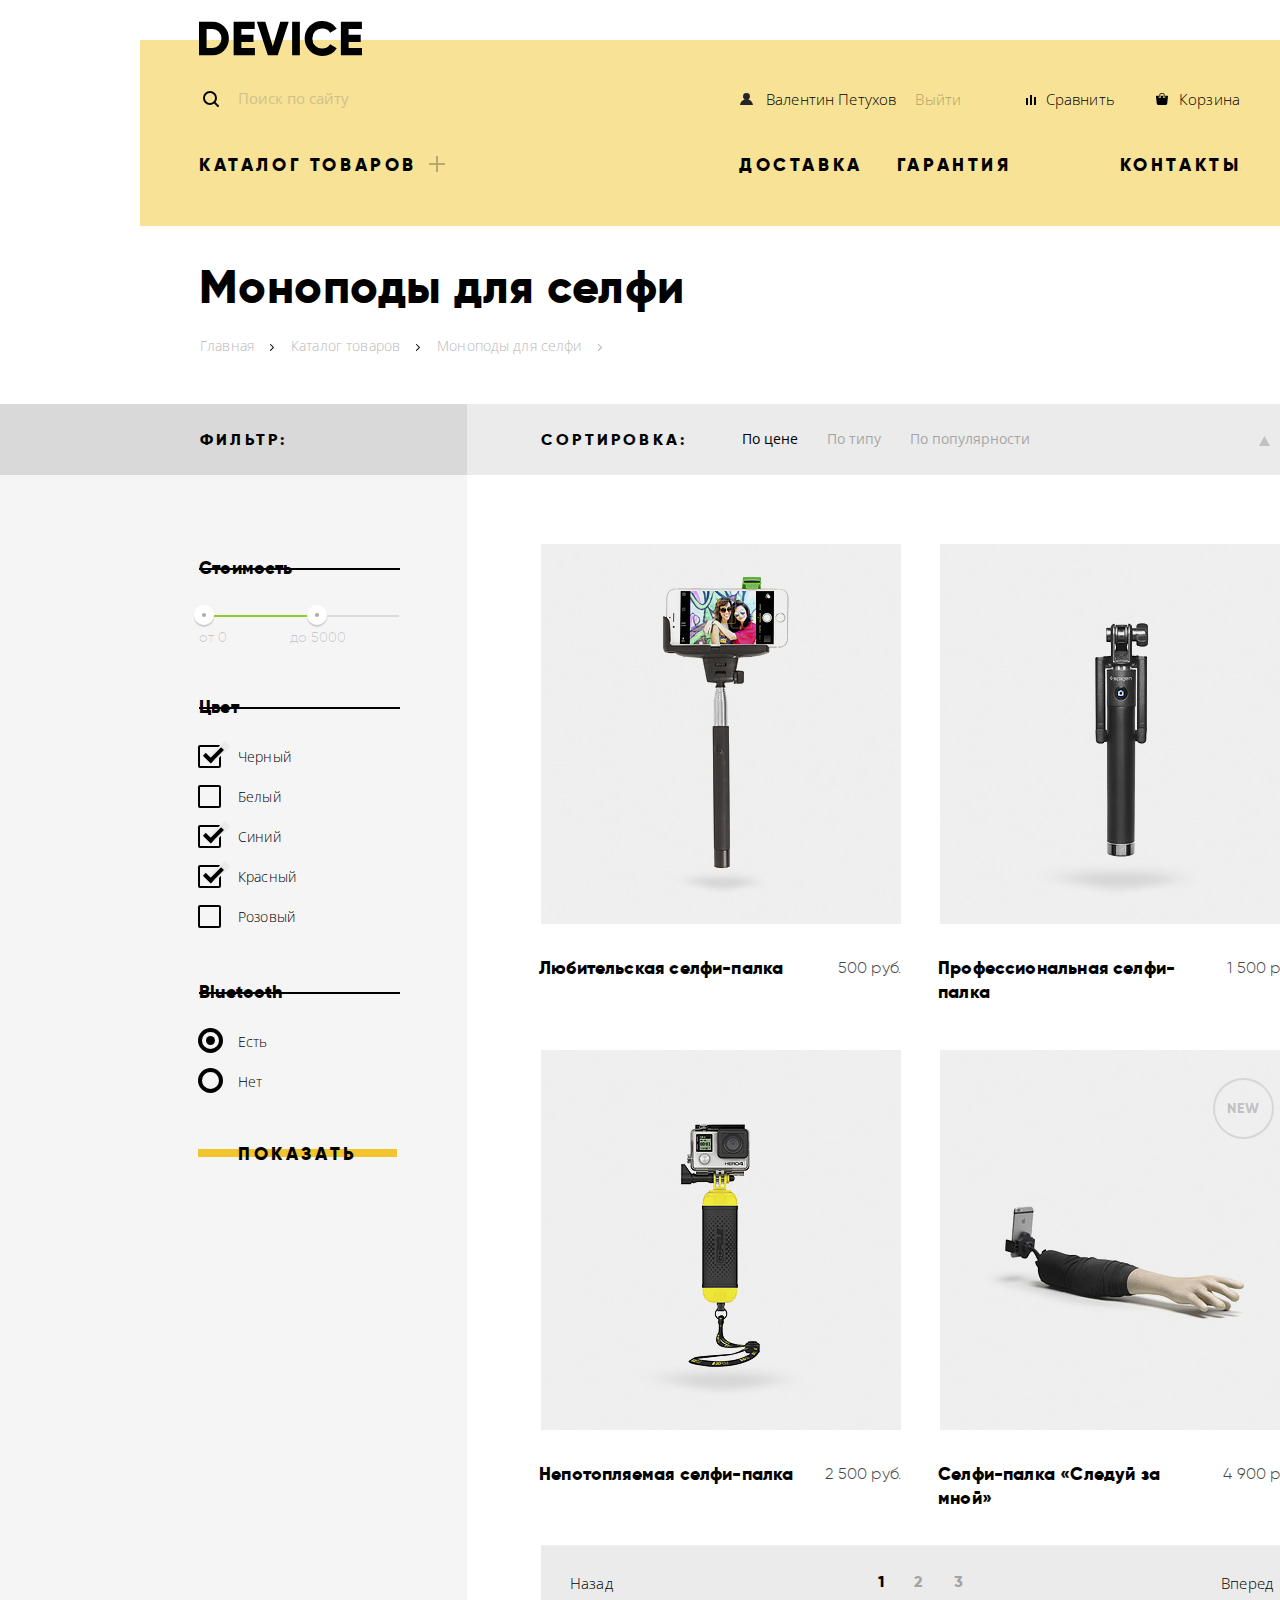
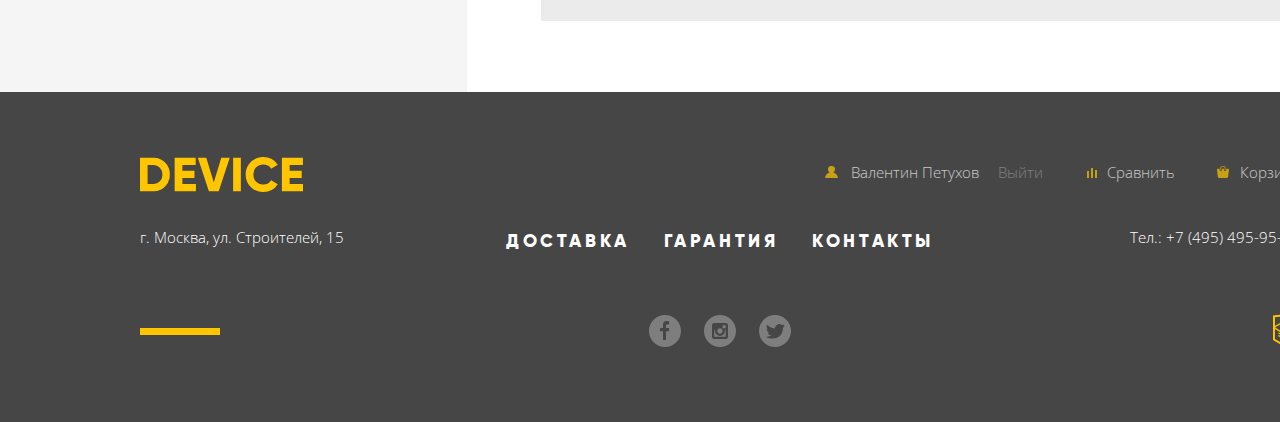
==== commit c568c5b4: "Раставил стили по порядку" ====
--- a/catalog.html
+++ b/catalog.html
@@ -84,7 +84,7 @@
       <ul class="breadcrumbs__list">
         <li class="breadcrumbs__item"><a href="index.html">Главная</a></li>
         <li class="breadcrumbs__item"><a href="#">Каталог товаров</a></li>
-        <li class="breadcrumbs__item--current">Моноподы для селфи</li>
+        <li class="breadcrumbs__item  breadcrumbs__item--current">Моноподы для селфи</li>
       </ul>
     </div>
 
@@ -198,7 +198,7 @@
         </section>
 
         <section class="catalog">
-          <h2 class="visually-hidden">Список моноподов для селфи</h2>
+          <h2 class="visually-hidden">Карточки товаров:</h2>
 
           <ul class="catalog__list">
             <li class="catalog__item">
--- a/css/style.css
+++ b/css/style.css
@@ -14,7 +14,14 @@
     font-style: normal;
 }
 
+html,
 body {
+  min-width: 1440px;
+}
+
+body {
+  position: relative;
+
   margin: 0;
   padding: 0;
 
@@ -29,10 +36,18 @@
     #ffffff 40px,
     rgba( 240, 197, 46, 0.5) 40px, rgba( 240, 197, 46, 0.5) 339px,
     #ffffff 339px);
+  background-repeat: no-repeat;
+  background-position: center top;
+  background-size: 1160px 339px;
 }
 
 a {
   text-decoration: none;
+}
+
+img {
+  max-width: 100%;
+  height: auto;
 }
 
 
@@ -44,6 +59,13 @@
 }
 
 .button {
+  display: inline-block;
+  padding-left: 40px;
+  padding-right: 39px;
+  padding-top: 8px;
+  padding-bottom: 6px;
+  margin-right: 16px;
+
   font-family: "Gilroy", Arial, sans-serif;
   font-size: 18px;
   line-height: 24px;
@@ -72,6 +94,24 @@
 }
 
 
+.container {
+  width: 1160px;
+  margin: 0 auto;
+  padding: 0 10px;
+}
+
+
+.header {
+  margin-bottom: 34px;
+}
+
+
+.header__logo {
+  width: 163px;
+  height: 35px;
+  margin-bottom: 18px;
+}
+
 .header__logo:hover,
 .header__logo:focus {
   opacity: 0.6;
@@ -81,7 +121,50 @@
   opacity: 0.3;
 }
 
+.header__navigation {
+  padding-top: 21px;
+  padding-right: 60px;
+  padding-left: 59px;
+
+  display: flex;
+  flex-direction: column;
+}
+
+.header__second-line {
+  display: flex;
+  justify-content: space-between;
+  margin-bottom: 27px;
+}
+
+.header-search__form {
+  position: relative;
+  width: 441px;
+  display: flex;
+}
+
+.header-search__form::before {
+  content: "";
+
+  position: absolute;
+  top: 50%;
+  left: 4px;
+
+  width: 16px;
+  height: 16px;
+  margin-top: -8px;
+
+  background-image: url("../img/icon-search.svg");
+  background-repeat: no-repeat;
+  background-position: 0 0;
+}
+
 .header-search__input {
+  position: relative;
+  height: 46px;
+  padding-top: 1px;
+  padding-left: 39px;
+  flex-grow: 1;
+
   background: transparent;
   border: none;
   opacity: 0.3;
@@ -96,10 +179,19 @@
   border-bottom: 2px solid #000000;
 }
 
+.header-search__input:focus ~ .header-search__button {
+  z-index: 0;
+  opacity: 1;
+}
+
 .header-search__button {
+  min-width: 85px;
+  min-height: 49px;
+  z-index: -1;
+
   background: transparent;
   border: solid 2px #000000;
-  z-index: -1;
+  opacity: 0;
 }
 
 .header-search__button:hover {
@@ -139,6 +231,91 @@
 .header-user-navigation__list a:active,
 .header-site-navigation__list a:active {
   opacity: 0.3;
+}
+
+.header-user-navigation__list {
+  width: 500px;
+  display: flex;
+  align-items: center;
+}
+
+.header-user-navigation__list li:nth-last-child(2) {
+  margin-left: auto;
+  margin-right: 38px;
+}
+
+.header-user-navigation__link--user {
+  position: relative;
+  padding-left: 26px;
+  margin-right: 19px;
+}
+
+.header-user-navigation__link--user::before {
+  content: "";
+
+  position: absolute;
+  top: 50%;
+  left: 0;
+
+  width: 13px;
+  height: 12px;
+  margin-top: -6px;
+
+  background-image: url("../img/icon-user.svg");
+  background-repeat: no-repeat;
+  background-position: 0 0;
+}
+
+.header-user-navigation__link--logout {
+  opacity: 0.3;
+}
+
+.header-user-navigation__link--compare {
+  position: relative;
+  padding-left: 23px;
+}
+
+.header-user-navigation__link--compare::before {
+  content: "";
+
+  position: absolute;
+  top: 50%;
+  left: 3px;
+
+  width: 10px;
+  height: 10px;
+  margin-top: -4px;
+
+  background-image: url("../img/icon-compare.svg");
+  background-repeat: no-repeat;
+  background-position: 0 0;
+}
+
+.header-user-navigation__link--cart {
+  position: relative;
+  padding-left: 26px;
+}
+
+.header-user-navigation__link--cart::before {
+  content: "";
+
+  position: absolute;
+  top: 50%;
+  left: 3px;
+
+  width: 12px;
+  height: 12px;
+  margin-top: -6px;
+
+  background-image: url("../img/icon-shopping-cart.svg");
+  background-repeat: no-repeat;
+  background-position: 0 0;
+}
+
+.header-site-navigation__list {
+  position: relative;
+  display: flex;
+  width: 1045px;
 }
 
 .header-site-navigation__list a {
@@ -150,6 +327,61 @@
   text-transform: uppercase;
 }
 
+.header-site-navigation__link--catalog{
+  position: relative;
+  padding-right: 35px;
+  margin-right: 287px;
+}
+
+.header-site-navigation__link--catalog::after{
+  content: "";
+
+  position: absolute;
+  top: 50%;
+  right: 7px;
+
+  width: 16px;
+  height: 16px;
+  margin-top: -9px;
+
+  background-image: url("../img/icon-plus.svg");
+  background-repeat: no-repeat;
+  background-position: 0 0;
+
+  opacity: 0.3;
+}
+
+.header-site-navigation__list li:nth-child(2) {
+  margin-right: 34px;
+}
+
+.header-site-navigation__list li:nth-child(3) {
+  margin-right: 108px;
+}
+
+.header-site-navigation__list > li:hover .header-site-navigation__sub-list {
+  display: flex;
+}
+
+.header-site-navigation__sub-list {
+  position: absolute;
+  z-index: 200;
+
+  padding-top: 21px;
+
+  margin-top: -1px;
+  left: -59px;
+  width: 1040px;
+  padding-left: 60px;
+  padding-right: 60px;
+
+  display: none;
+
+  background-color: #f7e296;
+
+  min-height: 139px;
+}
+
 .header-site-navigation__sub-list a {
   font-family: "Open Sans", Arial, sans-serif;
   font-size: 15px;
@@ -159,474 +391,6 @@
   text-transform: none;
 }
 
-
-
-.main-container h1,
-.main-container h2 {
-  font-family: "Gilroy", Arial, sans-serif;
-  font-size: 47px;
-  line-height: 48px;
-  font-weight: 800;
-  letter-spacing: 0.47px;
-}
-
-.main-about-us p,
-.main-contacts p {
-  letter-spacing: normal;
-}
-
-.transport-company__list {
-  list-style: none;
-
-  font-family: "Gilroy", Arial, sans-serif;
-  font-size: 16px;
-  line-height: 40px;
-  font-weight: 800;
-}
-
-
-
-.breadcrumbs__list {
-  font-size: 14px;
-  line-height: 24px;
-  letter-spacing: 0.14px;
-
-  list-style: none;
-}
-
-.breadcrumbs__list a {
-  color: #000000;
-  opacity: 0.3;
-}
-
-.breadcrumbs__list a:hover,
-.breadcrumbs__list a:focus {
-  opacity: 0.6;
-}
-
-.breadcrumbs__list a:active {
-  opacity: 0.1;
-}
-
-.breadcrumbs__item--current {
-  color: #000000;
-  opacity: 0.3;
-}
-
-.filters {
-  /* background-color: #ebebeb; */
-}
-
-.filters__form fieldset {
-  border: none;
-}
-
-.filters__form legend {
-  font-family: "Gilroy", Arial, sans-serif;
-  font-size: 18px;
-  line-height: 24px;
-  font-weight: 800;
-  letter-spacing: 0.18px;
-}
-
-.filters__form ul {
-  list-style: none;
-
-  font-family: "Open Sans", Arial, sans-serif;
-  font-size: 14px;
-  line-height: 40px;
-  font-weight: 300;
-  letter-spacing: 0.14px;
-}
-
-.filters__form input:hover,
-.filters__form input:focus {
-  opacity: 0.6;
-}
-
-.filters__form input:active {
-  opacity: 1;
-}
-
-.filters__form input:disabled {
-  opacity: 0.25;
-}
-
-.filters__form input:disabled + label {
-  color: #a6a6a6;
-}
-
-.catalog__list {
-  list-style: none;
-}
-
-.catalog__item h3 {
-  font-family: "Gilroy", Arial, sans-serif;
-  font-size: 18px;
-  line-height: 24px;
-  font-weight: 800;
-  color: #000000;
-  letter-spacing: 0.18px;
-}
-
-.catalog__item a {
-  color: #000000;
-}
-
-.catalog__item p {
-  font-family: "Gilroy", Arial, sans-serif;
-  font-size: 16px;
-  line-height: 24px;
-  font-weight: 300;
-  color: #464646;
-  letter-spacing: 0.16px;
-}
-
-
-
-.footer-container {
-  background-color: #464646;
-}
-
-.footer-container p {
-  color: #ffffff;
-}
-
-.footer__logo:hover,
-.footer__logo:focus {
-  opacity: 0.6;
-}
-
-.footer__logo:active {
-  opacity: 0.3;
-}
-
-.footer-user-navigation__list,
-.footer-site-navigation__list,
-.footer-social__list {
-  list-style: none;
-}
-
-.footer-user-navigation__list a {
-  color: #ffffff;
-  opacity: 0.7;
-  letter-spacing: normal;
-}
-
-.footer-user-navigation__list a:hover,
-.footer-user-navigation__list a:focus {
-  opacity: 1;
-}
-
-.footer-user-navigation__list a:active {
-  opacity: 0.3;
-}
-
-.footer__second-line p {
-  font-family: "Open Sans", Arial, sans-serif;
-  font-size: 15px;
-  line-height: 30px;
-  font-weight: 300;
-  letter-spacing: normal;
-}
-
-.footer-site-navigation__list a {
-  font-family: "Gilroy", Arial, sans-serif;
-  font-size: 18px;
-  line-height: 24px;
-  font-weight: 800;
-  letter-spacing: 3.6px;
-  color: #ffffff;
-  text-transform: uppercase;
-}
-
-.footer-site-navigation__list a:hover,
-.footer-site-navigation__list a:focus {
-  opacity: 0.6;
-}
-
-.footer-site-navigation__list a:active {
-  opacity: 0.3;
-}
-
-.footer-social__list {
-  text-align: center;
-}
-
-.footer-social__list a {
-  color: #ffffff;
-  opacity: 0.3;
-}
-
-.footer-social__list a:hover,
-.footer-social__list a:focus {
-  opacity: 0.6;
-}
-
-.footer-social__list a:active {
-  opacity: 0.1;
-}
-
-.footer-site-maker__logo:hover,
-.footer-site-maker__logo:focus {
-  opacity: 0.6;
-}
-
-.footer-site-maker__logo:active {
-  opacity: 0.3;
-}
-
-
-
-
-
-
-
-/* ----- Сеточные стили ----- */
-html,
-body {
-  /* Временно для сетки */
-  min-width: 1440px;
-}
-
-body {
-  background-size: 1160px 339px;
-}
-
-img {
-  max-width: 100%;
-  height: auto;
-}
-
-body .button {
-  display: inline-block;
-  padding-left: 40px;
-  padding-right: 39px;
-  padding-top: 8px;
-  padding-bottom: 6px;
-  margin-right: 16px;
-}
-
-.container {
-  width: 1160px;
-  margin: 0 auto;
-  padding: 0 10px;
-}
-
-.header * {
-  margin: 0;
-  padding: 0;
-}
-
-.header {
-  margin-bottom: 50px;
-}
-
-.header__navigation {
-  padding-top: 21px;
-  padding-right: 60px;
-  padding-left: 59px;
-
-  display: flex;
-  flex-direction: column;
-}
-
-.header__logo {
-  width: 163px;
-  height: 35px;
-  margin-bottom: 18px;
-}
-
-.header__second-line {
-  display: flex;
-  justify-content: space-between;
-  margin-bottom: 27px;
-}
-
-.header-search__form {
-  position: relative;
-  width: 441px;
-  display: flex;
-}
-
-.header-search__input {
-  position: relative;
-  height: 46px;
-  padding-top: 1px;
-  padding-left: 39px;
-  flex-grow: 1;
-}
-
-.header-search__input:focus ~ .header-search__button {
-  z-index: 0;
-  opacity: 1;
-}
-
-.header-search__form::before {
-  content: "";
-
-  position: absolute;
-  top: 50%;
-  left: 4px;
-
-  width: 16px;
-  height: 16px;
-  margin-top: -8px;
-
-  background-image: url("../img/icon-search.svg");
-  background-repeat: no-repeat;
-  background-position: 0 0;
-}
-
-.header-search__button {
-  min-width: 85px;
-  min-height: 49px;
-  opacity: 0;
-}
-
-.header-user-navigation__list {
-  width: 500px;
-  display: flex;
-  align-items: center;
-}
-
-.header-user-navigation__list li:nth-last-child(2) {
-  margin-left: auto;
-  margin-right: 38px;
-}
-
-.header-user-navigation__link--user {
-  position: relative;
-  padding-left: 26px;
-  margin-right: 19px;
-}
-
-.header-user-navigation__link--user::before {
-  content: "";
-
-  position: absolute;
-  top: 50%;
-  left: 0;
-
-  width: 13px;
-  height: 12px;
-  margin-top: -6px;
-
-  background-image: url("../img/icon-user.svg");
-  background-repeat: no-repeat;
-  background-position: 0 0;
-}
-
-.header-user-navigation__link--logout {
-  opacity: 0.3;
-}
-
-.header-user-navigation__link--compare {
-  position: relative;
-  padding-left: 23px;
-}
-
-.header-user-navigation__link--compare::before {
-  content: "";
-
-  position: absolute;
-  top: 50%;
-  left: 3px;
-
-  width: 10px;
-  height: 10px;
-  margin-top: -4px;
-
-  background-image: url("../img/icon-compare.svg");
-  background-repeat: no-repeat;
-  background-position: 0 0;
-}
-
-.header-user-navigation__link--cart {
-  position: relative;
-  padding-left: 26px;
-}
-
-.header-user-navigation__link--cart::before {
-  content: "";
-
-  position: absolute;
-  top: 50%;
-  left: 3px;
-
-  width: 12px;
-  height: 12px;
-  margin-top: -6px;
-
-  background-image: url("../img/icon-shopping-cart.svg");
-  background-repeat: no-repeat;
-  background-position: 0 0;
-}
-
-.header-site-navigation__list {
-  position: relative;
-  display: flex;
-  width: 1045px;
-}
-
-.header-site-navigation__link--catalog{
-  position: relative;
-  padding-right: 35px;
-  margin-right: 287px;
-}
-
-.header-site-navigation__link--catalog::after{
-  content: "";
-
-  position: absolute;
-  top: 50%;
-  right: 7px;
-
-  width: 16px;
-  height: 16px;
-  margin-top: -9px;
-
-  background-image: url("../img/icon-plus.svg");
-  background-repeat: no-repeat;
-  background-position: 0 0;
-
-  opacity: 0.3;
-}
-
-.header-site-navigation__list li:nth-child(2) {
-  margin-right: 34px;
-}
-
-.header-site-navigation__list li:nth-child(3) {
-  margin-right: 108px;
-}
-
-.header-site-navigation__sub-list {
-  position: absolute;
-  z-index: 200;
-
-  padding-top: 21px;
-
-  margin-top: -1px;
-  left: -59px;
-  width: 1040px;
-  padding-left: 60px;
-  padding-right: 60px;
-
-  /* display: flex; */
-  display: none;
-
-  background-color: #f7e296;
-
-  /* Временно для сетки */
-  min-height: 139px;
-  /* display: none; */
-}
-
-.header-site-navigation__list > li:hover .header-site-navigation__sub-list {
-  display: flex;
-}
-
 .header-site-navigation__sub-list ul {
   list-style: none;
 }
@@ -644,1044 +408,239 @@
   margin-bottom: 6px;
 }
 
-.main__info-line {
-  display: flex;
+
+.main__slider--products {
+  margin-bottom: 86px;
+  position: relative;
+}
+
+.main-slider-products__slider-controls {
+  position: absolute;
+  bottom: 149px;
+  right: 87px;
+  z-index: 20;
+
+  font-size: 0;
+}
+
+.main-slider-products__slider-controls label {
+  position: relative;
+
+  display: inline-block;
+  width: 12px;
+  height: 12px;
+  padding: 6px;
+  margin-left: 9px;
+
+  border-radius: 50%;
+  cursor: pointer;
+}
+
+.main-slider-products__slider-controls label::after {
+  content: "";
+
+  position: absolute;
+  top: 6px;
+  left: 6px;
+  z-index: 1;
+
+  width: 10px;
+  height: 10px;
+
+  background-color: transparent;
+  border: 1px solid #000000;
+  border-radius: 50%;
+}
+
+.main-slider-products__list {
+  list-style: none;
+}
+
+.main-slider-products__item {
+  min-height: 520px;
+  display: none;
   justify-content: space-between;
 }
 
-.main-about-us::before,
-.main-contacts::before {
+#main-slider-products__slide--1:checked ~ .main-slider-products__list .main-slider-products__item:nth-child(1) {
+  display: flex;
+}
+
+#main-slider-products__slide--2:checked ~ .main-slider-products__list .main-slider-products__item:nth-child(2) {
+  display: flex;
+}
+
+#main-slider-products__slide--3:checked ~ .main-slider-products__list .main-slider-products__item:nth-child(3) {
+  display: flex;
+}
+
+#main-slider-products__slide--1:checked ~ .main-slider-products__slider-controls label:nth-child(1)::before,
+#main-slider-products__slide--2:checked ~ .main-slider-products__slider-controls label:nth-child(2)::before,
+#main-slider-products__slide--3:checked ~ .main-slider-products__slider-controls label:nth-child(3)::before {
   content: "";
 
   position: absolute;
-
-  top: -48px;
-  left: 0;
-
-  width: 80px;
-  height: 7px;
-
-  background: black;
-}
-
-.main-about-us {
-  width: 474px;
-  position: relative;
-}
-
-.main-about-us h2,
-.main-contacts h2 {
-  margin-bottom: 43px;
-}
-
-.main-about-us__text p,
-.main-contacts__text p {
-  margin-bottom: 30px;
-}
-
-.main-about-us__text {
-  margin-bottom: 65px;
-}
-
-.transport-company__list {
-  margin-bottom: 54px;
-}
-
-.transport-company__list li {
-  position: relative;
-  padding-left: 35px;
-}
-
-.transport-company__list li::before {
-  content: "";
-
-  position: absolute;
-
+  left: 50%;
   top: 50%;
-  left: 3px;
+  z-index: 2;
 
   width: 4px;
   height: 4px;
-  margin-top: -1px;
-
-  background: rgba(255, 255, 255, 0);
-	-moz-border-radius: 2px;
-	-webkit-border-radius: 2px;
-
-  box-shadow: 0 0 0 2px rgba(0, 0, 0, 0.3);
-}
-
-.main-about-us .button {
-  padding-left: 22px;
-  padding-right: 20px;
-}
-
-.main-contacts {
-  width: 560px;
-  position: relative;
-}
-
-.main-contacts__text {
-  margin-bottom: 38px;
-}
-
-.map {
-  display: block;
-  margin-bottom: 60px;
-}
-
-
-
-
-.footer-container {
-  margin-top: 85px;
-  padding-top: 65px;
-  padding-bottom: 66px;
-}
-
-.footer__first-line * {
-  margin: 0;
-  padding: 0;
-}
-
-.footer__first-line {
-  display: flex;
-  justify-content: space-between;
-  margin-bottom: 30px;
-}
-
-.footer__logo {
-  width: 163px;
-  height: 35px;
-}
-
-.footer-user-navigation__list {
-  display: flex;
-  justify-content: flex-end;
-}
-
-
-
-/* .header-user-navigation__list {
-  width: 500px;
-  display: flex;
-  align-items: center;
-}
-
-.header-user-navigation__list li:nth-last-child(2) {
-  margin-left: auto;
-  margin-right: 38px;
-} */
-
-.footer-user-navigation__link--user {
-  position: relative;
-  padding-left: 26px;
-  margin-right: 19px;
-}
-
-.footer-user-navigation__link--user::before {
-  content: "";
-
-  position: absolute;
-  top: 50%;
-  left: 0;
-
-  width: 13px;
-  height: 12px;
-  margin-top: -6px;
-
-  background-image: url("../img/icon-footer-user.svg");
-  background-repeat: no-repeat;
-  background-position: 0 0;
-}
-
-.footer-user-navigation__list .footer-user-navigation__link--logout {
-  opacity: 0.3;
-  margin-right: 19px;
-}
-
-.footer-user-navigation__link--compare {
-  position: relative;
-  padding-left: 23px;
-  margin-left: 22px;
-  margin-right: 39px;
-}
-
-.footer-user-navigation__link--compare::before {
-  content: "";
-
-  position: absolute;
-  top: 50%;
-  left: 3px;
-
-  width: 10px;
-  height: 10px;
-  margin-top: -4px;
-
-  background-image: url("../img/icon-footer-compare.svg");
-  background-repeat: no-repeat;
-  background-position: 0 0;
-}
-
-.footer-user-navigation__link--cart {
-  position: relative;
-  padding-left: 26px;
-}
-
-.footer-user-navigation__link--cart::before {
-  content: "";
-
-  position: absolute;
-  top: 50%;
-  left: 3px;
-
-  width: 12px;
-  height: 12px;
-  margin-top: -6px;
-
-  background-image: url("../img/icon-footer-shopping-cart.svg");
-  background-repeat: no-repeat;
-  background-position: 0 0;
-}
-
-.footer__second-line * {
-  margin: 0;
-  padding: 0;
-}
-
-.footer__second-line {
-  display: flex;
-  justify-content: space-between;
-  margin-bottom: 58px;
-}
-
-.footer__second-line p {
-  width: 300px;
-}
-
-.footer-site-navigation__list {
-  padding-top: 4px;
-
-  width: 428px;
-  display: flex;
-  justify-content: space-between;
-}
-
-.text-right {
-  text-align: right;
-}
-
-.footer__third-line * {
-  margin: 0;
-  padding: 0;
-}
-
-.footer__third-line {
-  display: flex;
-
-  position: relative;
-}
-
-.footer__third-line::before {
-  content: "";
-
-  position: absolute;
-  top: 50%;
-  left: 0;
-
-  width: 80px;
-  height: 7px;
-  margin-top: -7px;
-
-  background-color: #ffc600;
-}
-
-.footer-social__list {
+  margin-top: -3px;
+  margin-left: -3px;
+
+  border: 1px solid #000000;
+
+  border-radius: 50%;
+}
+
+.main-slider-products__column--1 {
+  width: 564px;
+  display: flex;
+}
+
+.main-slider-products__column--1 > a {
   display: flex;
   margin-left: auto;
   margin-right: auto;
-  margin-top: 1px;
-  padding-left: 27px;
-}
-
-.footer-social__list li {
-  margin-left: 11.5px;
-  margin-right: 11.5px;
-}
-
-.footer-site-maker__logo {
-  width: 27px;
-  height: 35px;
-}
-
-
-
-
-
-
-.inner-page {
-
-}
-
-.inner-page .header {
-  margin-bottom: 80px;
-}
-
-
-
-.page-title {
-  padding-left: 59px;
-  padding-top: 3px;
-  margin-bottom: 23px
-}
-
-.breadcrumbs__list {
-  padding-left: 60px;
-  display: flex;
-
-  /* Временно для сетки */
-  margin-bottom: 46px;
-}
-
-.breadcrumbs__list li {
-  margin-right: 37px;
-}
-
-.breadcrumbs__item {
-  position: relative;
-}
-
-.breadcrumbs__item::after {
+  margin-bottom: auto;
+  flex-shrink: 0;
+}
+
+.main-slider-products__item--selfie-8-meters  .main-slider-products__image {
+  margin-top: 14px;
+}
+
+.main-slider-products__item--bracelets-48-hours  .main-slider-products__image {
+  margin-top: 26px;
+}
+
+.main-slider-products__item--quadcopter-laser-50  .main-slider-products__image {
+  margin-top: 79px;
+}
+
+.main-slider-products__column--2 {
+  order: 2;
+  width: 501px;
+  padding-top: 93px;
+  margin-right: 60px;
+  position: relative;
+}
+
+.main-slider-products__column--2::before {
   content: "";
 
   position: absolute;
-  top: 50%;
-  right: -20px;
-
-  width: 4px;
+
+  top: 51px;
+  left: 1px;
+
+  width: 100px;
   height: 7px;
-  margin-top: -2px;
-
-  background-image: url("../img/breadcrumbs__nav-arrow.svg");
-  background-repeat: no-repeat;
-  background-position: 0 0;
-}
-
-.inner-page-sort__background {
-  background: linear-gradient(to right,
-    #d9d9d9 calc(50% - 253px),
-    #ebebeb calc(50% - 253px));
-
-  /* Временно для сетки */
-  /* background: linear-gradient(to right,
-    rgba(217, 217, 217, 0.7) calc(50% - 253px),
-    rgba(217, 217, 217, 0.3) calc(50% - 253px)); */
-}
-
-.inner-page-sort__flex-columns{
-  display: flex;
-  justify-content: space-between;
-  align-items: stretch;
-  min-height: 71px;
-}
-
-.pagination__list,
-.inner-page-sort__flex-columns h3 {
+
+  background: white;
+}
+
+.main-slider-products__column--2::after {
+  content: "01";
+
+  position: absolute;
+
+  top: 0px;
+  right: -13px;
+
   font-family: "Gilroy", Arial, sans-serif;
-  font-size: 16px;
-  line-height: 24px;
+  font-size: 179px;
+  line-height: 179px;
   font-weight: 800;
-  letter-spacing: 3.2px;
-  text-transform: uppercase;
-}
-
-.inner-page-sort__column-1 {
-  padding-left: 60px;
-
-  display: flex;
-  flex-wrap: wrap;
-  align-items: center;
-}
-
-.inner-page-sort__column-2 {
-  padding-left: 74px;
-  width: 759px;
-  display: flex;
-  align-items: center;
-  flex-shrink: 0;
-  position: relative;
-}
-
-.inner-page-sort__list {
-  margin-left: 55px;
-  margin-right: auto;
-  list-style: none;
-  display: flex;
-  margin-top: -2px;
-
-  font-family: "Open Sans", Arial, sans-serif;
-  font-size: 14px;
-  line-height: 18px;
-  font-weight: 400;
-  letter-spacing: normal;
-}
-
-.inner-page-sort__list li {
-  margin-right: 29px;
-}
-
-.pagination-numbers__list a,
-.inner-page-sort__list a {
-  color: black;
-  opacity: 0.3;
-}
-
-.pagination-numbers__list a:hover,
-.pagination-numbers__list a:focus,
-.inner-page-sort__list a:hover,
-.inner-page-sort__list a:focus {
-  opacity: 0.6;
-}
-
-.pagination-numbers__list a:active,
-.inner-page-sort__list a:active {
-  opacity: 1;
-}
-
-.inner-page-sort__link {
-  margin-left: 19px;
-  opacity: 0.2;
-}
-
-.inner-page-sort__link--current {
-  opacity: 1;
-}
-
-.inner-page-sort__link:hover,
-.inner-page-sort__link:focus {
-  opacity: 0.4;
-}
-
-.inner-page-sort__link:active {
-  opacity: 1;
-}
-
-
-.inner-page-columns__background {
-  background: linear-gradient(to right,
-    #ebebeb calc(50% - 253px),
-    rgba(255, 255, 255, 0) calc(50% - 253px));
-  padding-bottom: 78px;
-
-  /* Временно для сетки */
-
-  background: linear-gradient(to right,
-    rgba(235, 235, 235, 0.5) calc(50% - 253px),
-    rgba(255, 255, 255, 0) calc(50% - 253px));
-}
-
-.inner-page-columns__flex-columns {
-  display: flex;
-  justify-content: space-between;
-}
-
-.filters {
-  margin-top: 69px;
-  margin-left: 59px;
-  width: 202px;
-  margin-top: 38px;
-}
-
-.filters__form fieldset {
-  padding: 0;
-  margin-top: 43px;
-  position: relative;
-  padding-top: 18px;
-}
-
-.filters__form fieldset:nth-child(2) {
-  margin-top: 38px;
-  position: relative;
-  padding-top: 18px;
-}
-
-.filters__form fieldset::after {
-  content: "";
-
-  position: absolute;
-  top: -12px;
-
-  width: 201px;
-  height: 2px;
-
-  background-color: black;
-}
-
-.filters__controls--range {
-  position: relative;
-
-  /* height: 21px; */
-  margin-bottom: 9px;
-  padding-top: 17px;
-  padding-left: 5px;
-  padding-right: 2px;
-}
-
-.filters__controls--range  .scale {
-  height: 2px;
-
-  background: #dbdbdb;
-}
-
-.filters__controls--range  .bar {
-  width: 110px;
-  height: 2px;
-
-  background: #91c92f;
-}
-
-.filters__controls--range  .toggle {
-  position: absolute;
-  top: 7px;
-  left: 0;
-
-  width: 4px;
-  height: 4px;
-  padding: 0;
-
-  border: 8px solid #ffffff;
-  background-color: #ababab;
-  box-shadow: 0 2px 1px 0 #cfcfcf;
-  border-radius: 50%;
-  cursor: pointer;
-}
-
-.filters__controls--range  .toggle:active {
-  border: 9px solid #ffffff;
-  margin-left: -1px;
-  margin-top: -1px;
-}
-
-.filters__controls--range  .toggle-min {
-  left: -5px;
-}
-
-.filters__controls--range  .toggle-max {
-  left: 108px;
-}
-
-.filters__controls--price {
-  font-size: 0;
-}
-
-.filters__controls--price  label {
-  display: inline-block;
-
+  letter-spacing: 1.79px;
+  color: white;
+}
+
+.main-slider-products__item--selfie-8-meters  .main-slider-products__column--2::after {
+  content: "01";
+}
+
+.main-slider-products__item--bracelets-48-hours  .main-slider-products__column--2::after {
+  content: "02";
+}
+
+.main-slider-products__item--quadcopter-laser-50  .main-slider-products__column--2::after {
+  content: "03";
+}
+
+.main-slider-products__column--2 h3 {
   font-family: "Gilroy", Arial, sans-serif;
-  font-size: 14px;
-  line-height: 24px;
+  font-size: 47px;
+  line-height: 56px;
+  font-weight: 800;
+  letter-spacing: 0.47px;
+
+  margin-bottom: 19px;
+
+  position: relative;
+  z-index: 2;
+}
+
+.main-slider-products__column--2 p {
+  color: #464646;
+  margin-bottom: 43px;
+}
+
+.main-slider-products__item--selfie-8-meters  p {
+  width: 481px;
+}
+
+.main-slider-products__item--bracelets-48-hours  p {
+  width: 441px;
+}
+
+.main-slider-products__item--quadcopter-laser-50  p {
+  width: 451px;
+}
+
+.main-slider-products__column--2  .button {
+  margin-left: 1px;
+  margin-bottom: 51px;
+}
+
+.main-slider-products__buttons--slider-controls {
+  margin-left: auto;
+}
+
+.main-slider-products__table {
+  display: flex;
+}
+
+.main-slider-products__table > div {
+  display: flex;
+  flex-direction: column-reverse;
+}
+
+.main-slider-products__table--row > div:first-child {
+  font-size: 13px;
+  line-height: 20px;
+  letter-spacing: 0.13px;
+  color: #464646;
+
+  margin-left: 1px;
+  margin-right: 79px;
+}
+
+.main-slider-products__table--row > div:last-child {
+  font-family: "Gilroy", Arial, sans-serif;
+  font-size: 36px;
+  line-height: 48px;
   font-weight: 300;
-  letter-spacing: normal;
-  color: rgba(0, 0, 0, 0.2);
-}
-
-.filters__controls--price  input {
-  width: 55px;
-  padding: 0;
-  /* margin-left: 10px; */
-
-  font-family: "Gilroy", Arial, sans-serif;
-  font-size: 14px;
-  line-height: 24px;
-  font-weight: 300;
-  letter-spacing: normal;
-  color: rgba(0, 0, 0, 0.2);
-
-  border: none;
-  background: transparent;
-}
-
-.filters__controls--price  .min-price {
-  margin-right: 17px;
-}
-
-.filters__list li {
-  padding-left: 39px;
-}
-
-
-
-
-.filters__list li {
-  position: relative;
-}
-
-.filters__list label {
-  padding-right: 10px;
-  cursor: pointer;
-}
-
-/* .login-checkbox:hover,
-.login-checkbox:focus {
-  color: #663d15;
-} */
-
-.filters__list input[type="checkbox"] + .checkbox-indicator {
-  position: absolute;
-  top: 8px;
-  left: -1px;
-
-  width: 19px;
-  height: 19px;
-
-  border: 2px solid #000000;
-  border-radius: 2px;
-  cursor: pointer;
-}
-
-.filters__list input[type="checkbox"]:focus + .checkbox-indicator {
-  border-color: rgba(0, 0, 0, 0.6);
-  outline: thin dotted;
-  outline: 5px auto -webkit-focus-ring-color;
-}
-
-.filters__list input[type="checkbox"]:hover + .checkbox-indicator,
-.filters__list input[type="checkbox"] + .checkbox-indicator:hover {
-  border-color: rgba(0, 0, 0, 0.6);
-}
-
-.filters__list input[type="checkbox"]:active + .checkbox-indicator {
-  border-color: #000000;
-}
-
-.filters__list input[type="checkbox"]:checked + .checkbox-indicator::before {
-  content: "";
-
-  position: absolute;
-  z-index: 2;
-  top: 9px;
-  left: 2.5px;
-
-  width: 10.5px;
-  height: 3.5px;
-
-  background-color: #000000;
-  transform: rotate(45deg);
-}
-
-.filters__list input[type="checkbox"]:checked:hover + .checkbox-indicator::before,
-.filters__list input[type="checkbox"]:checked:focus + .checkbox-indicator::before {
-  background-color: rgb(102, 102, 102);
-}
-
-.filters__list input[type="checkbox"]:checked:active + .checkbox-indicator::before {
-  background-color: #000000;
-}
-
-.filters__list input[type="checkbox"]:checked + .checkbox-indicator::after {
-  content: "";
-
-  position: absolute;
-  z-index: 1;
-  top: 5.5px;
-  left: 7.1px;
-
-  width: 18px;
-  height: 3.5px;
-
-  background-color: #000000;
-  box-shadow: 5px 0 0 2px #ebebeb;
-  transform: rotate(-45deg);
-}
-
-.filters__list input[type="checkbox"]:checked:hover + .checkbox-indicator::after,
-.filters__list input[type="checkbox"]:checked:focus + .checkbox-indicator::after {
-  background-color: rgb(102, 102, 102);
-}
-
-.filters__list input[type="checkbox"]:checked:active + .checkbox-indicator::after {
-  background-color: #000000;
-}
-
-
-
-.filters__list input[type="radio"] + .radio-indicator {
-  position: absolute;
-  top: 6px;
-  left: -1px;
-
-  width: 17px;
-  height: 17px;
-
-  border: 4px solid #000000;
-  border-radius: 50%;
-  cursor: pointer;
-}
-
-.filters__list input[type="radio"]:focus + .radio-indicator {
-  border-color: rgba(0, 0, 0, 0.6);
-  outline: thin dotted;
-  outline: 5px auto -webkit-focus-ring-color;
-}
-
-.filters__list input[type="radio"]:hover + .radio-indicator,
-.filters__list input[type="radio"] + .radio-indicator:hover {
-  border-color: rgba(0, 0, 0, 0.6);
-}
-
-.filters__list input[type="radio"]:active + .radio-indicator {
-  border-color: #000000;
-}
-
-.filters__list input[type="radio"]:checked + .radio-indicator::after {
-  content: "";
-
-  position: absolute;
-  z-index: 1;
-  top: 50%;
-  left: 50%;
-
-  width: 9px;
-  height: 9px;
-  margin-left: -4.5px;
-  margin-top: -4.5px;
-
-  background-color: #000000;
-  border-radius: 50%;
-}
-
-.filters__list input[type="radio"]:checked:hover + .radio-indicator::after,
-.filters__list input[type="radio"]:checked:focus + .radio-indicator::after {
-  background-color: rgba(0, 0, 0, 0.6);
-}
-
-.filters__list input[type="radio"]:checked:active + .radio-indicator::after {
-  background-color: #000000;
-}
-
-
-
-
-
-.filters__form .button {
-  margin-left: -1px;
-  margin-top: 32px;
-  max-width: 200px;
-}
-
-.catalog {
-  width: 759px;
-  padding-left: 74px;
-  padding-top: 69px;
-}
-
-.catalog__list {
-  display: flex;
-  flex-wrap: wrap;
-  justify-content: space-between;
-}
-
-.catalog__item {
-  display: flex;
-  flex-direction: column;
-  width: 360px;
-  margin-bottom: 46px;
-  position: relative;
-}
-
-.catalog__item-image {
-  margin-bottom: 23px;
-  position: relative;
-}
-
-.catalog-item__actions {
-  position: absolute;
-
-  left: 0;
-  width: 320px;
-  min-height: 340px;
-  padding: 20px;
-
-  /* display: flex; */
-  display: none;
-  flex-direction: column;
-  justify-content: center;
-  align-items: center;
-
-  background-color: rgba(238,238,238,0.7);
-  z-index: 10;
-}
-
-.catalog__item:hover .catalog-item__actions {
-  display: flex;
-}
-
-.catalog-item__actions .button {
-  margin: 0;
+  letter-spacing: 0.36px;
+
   margin-bottom: 8px;
-  margin-top: 50px;
-}
-
-.catalog-item-actions__button--bookmark {
-  font-family: "Open Sans", Arial, sans-serif;
-  font-size: 13px;
-  line-height: 36px;
-  font-weight: 300;
-  letter-spacing: 0.13;
-  color: rgba(0, 0, 0, 0.5);
-
-  text-align: center;
-  vertical-align: middle;
-
-  background: transparent;
-  border: none;
-}
-
-.catalog-item-actions__button--bookmark:hover,
-.catalog-item-actions__button--bookmark:focus {
-  color: rgba(0, 0, 0, 1);
-}
-
-.catalog-item-actions__button--add-to-compare:active {
-  color: rgba(0, 0, 0, 0.2);
-}
-
-.catalog__flag--new::after{
-  content: "new";
-
-  position: absolute;
-
-  top: 30px;
-  right: 28px;
-
-  width: 57px;
-  height: 41px;
-  padding-top: 16px;
-
-  background: rgba(255, 255, 255, 0);
-	-moz-border-radius: 28.5px;
-	-webkit-border-radius: 28.5px;
-
-  box-shadow: 0 0 0 2px rgba(0, 0, 0, 0.1);
-
-  text-align: center;
-  font-family: "Gilroy", Arial, sans-serif;
-  font-size: 14px;
-  line-height: 24px;
-  font-weight: 800;
-  letter-spacing: 0.7px;
-  text-transform: uppercase;
-  color: rgba(0, 0, 0, 0.2);
-}
-
-.catalog__item--text {
-  margin-left: -2px;
-  order: 2;
-  display: flex;
-  justify-content: space-between;
-}
-
-.catalog__item--text > div {
-  padding-left: 10px;
-  flex-shrink: 0;
-}
-
-.pagination__list {
-  list-style: none;
-  display: flex;
-  justify-content: space-between;
-  width: 100%;
-  margin-top: -11px;
-
-  background-color: #ebebeb;
-
-  /* background: linear-gradient(
-    rgba(255, 0, 0, 0.3) 1px,
-    rgba(255, 0, 0, 0.15) 1px, rgba(255, 0, 0, 0.15) calc(100% - 1px),
-    rgba(255, 0, 0, 0.3) calc(100% - 1px)); */
-}
-
-.pagination-numbers__list {
-  list-style: none;
-  display: flex;
-
-  margin-top: 20px;
-}
-
-.pagination-numbers__list--current,
-.pagination-numbers__list a {
-  display: block;
-  padding: 5px;
-  margin-left: 9px;
-  margin-right: 8px;
-}
-
-.pagination__button {
-  display: block;
-  width: 107px;
-  flex-shrink: 0;
-  padding-top: 23px;
-  padding-bottom: 23px;
-  padding-left: 10px;
-  padding-right: 10px;
-
-  color: black;
-}
-
-.pagination__button--back {
-  padding-left: 29px;
-}
-
-.pagination__button--forward {
-  text-align: right;
-  padding-right: 27px;
-}
-
-.pagination__button:hover,
-.pagination__button:focus {
-  background-color: #d9d9d9;
-}
-
-.pagination__button:active {
-  color: rgba(0, 0, 0, 0.3);
-}
-
-
-.inner-page .footer-container {
-  margin-top: 0;
-}
-
-
-body {
-  position: relative;
-}
-
-.modal {
-  position: absolute;
-
-  left: 50%;
-  width: 960px;
-  margin-left: -480px;
-
-  box-shadow: 0px 10px 20px 0 rgba(4, 6, 6, 0.2);
-
-  display: none;
-}
-
-.modal--message {
-  top: 1057px;
-  min-height: 553px;
-}
-
-.modal-message__form {
-  padding-left: 100px;
-  padding-right: 100px;
-  padding-top: 78px;
-
-  display: flex;
-  flex-wrap: wrap;
-  justify-content: space-between;
-}
-
-.modal-message__item {
-  display: flex;
-  flex-direction: column;
-}
-
-.modal-message__item label {
-  font-family: "Gilroy", Arial, sans-serif;
-  font-size: 18px;
-  line-height: 24px;
-  font-weight: 800;
-  letter-spacing: normal;
-
-  margin-bottom: 7px;
-}
-
-.modal-message__item input,
-.modal-message__item textarea {
-  font-family: "Open Sans", Arial, sans-serif;
-  font-size: 14px;
-  line-height: 18px;
-  font-weight: 400;
-  letter-spacing: normal;
-  color: rgba(70, 70, 70, 0.4);
-
-  width: 320px;
-  border: none;
-  padding-left: 20px;
-  padding-right: 20px;
-  padding-top: 14px;
-  padding-bottom: 17px;
-  margin-bottom: 4px;
-
-  background-color: #f2f2f2;
-  /* background: transparent; */
-}
-
-.modal-message__item textarea {
-  width: 720px;
-  height: 125px;
-  resize: none;
-}
-
-.modal-message__item input:hover,
-.modal-message__item textarea:hover {
-  background-color: #eaeaea;
-}
-
-.modal-message__item input:focus,
-.modal-message__item textarea:focus {
-  color: #464646;
-  border: solid 3px rgba(240, 197, 46, 0.5);
-  background-color: #ffffff;
-  padding-left: 17px;
-  padding-right: 17px;
-  padding-top: 11px;
-  padding-bottom: 14px;
-}
-
-.modal-message__button-container {
-  margin-top: 22px;
-  width: 760px;
-}
-
-.modal--map {
-  top: 1852px;
-  height: 559px;
-}
-
-.modal-close__button {
-  margin: 0;
-  padding: 0;
-  border: none;
-
-  position: absolute;
-  top: 22px;
-  right: 22px;
-
-  width: 55px;
-  height: 55px;
-
-  background: transparent;
-  background-image: url("../img/modal-close.svg");
-  background-repeat: no-repeat;
-  background-position: 0 0;
-
-  opacity: 0.5;
-}
-
-.modal-close__button:hover,
-.modal-close__button:focus {
-  opacity: 1;
-}
-
-.modal-close__button:active {
-  opacity: 0.3;
-}
-
-
-
+}
+
+
+.main-popular__line {
+  margin-bottom: 81px;
+}
 
 .main-popular__list {
   list-style: none;
@@ -1750,6 +709,177 @@
   margin-left: 13px;
 }
 
+
+.main__slider--services {
+  min-height: 388px;
+  background: linear-gradient(
+    transparent 100px,
+    #e5e5e5 100px);
+  margin-bottom: 94px;
+  position: relative;
+}
+
+.main__slider--services::after {
+  content: "";
+
+  position: absolute;
+  top: 0;
+  left: calc(50% - 303px);
+
+  width: 7px;
+  height: calc(100% - 69px);
+
+  background-color: black;
+}
+
+.main-slider-services__slider-controls {
+  position: absolute;
+  top: 80px;
+  left: calc(50% - 580px);
+  z-index: 20;
+
+  width: 280px;
+  display: flex;
+  flex-direction: column;
+  align-items: flex-start;
+}
+
+.main-slider-services__slider-controls label {
+  position: relative;
+
+  min-width: 130px;
+  padding-left: 15px;
+  padding-right: 15px;
+  padding-top: 8px;
+  padding-bottom: 8px;
+  margin-bottom: 25px;
+
+  cursor: pointer;
+
+  font-family: "Gilroy", Arial, sans-serif;
+  font-size: 18px;
+  line-height: 24px;
+  font-weight: 800;
+  letter-spacing: 3.6px;
+  color: #000000;
+
+  text-align: center;
+  vertical-align: middle;
+  text-transform: uppercase;
+
+  background: linear-gradient(
+    transparent calc(50% - 4px),
+    #f0c52e calc(50% - 4px), #f0c52e calc(50% + 4px),
+    transparent calc(50% + 4px));
+  border: none;
+}
+
+.main-slider-services__slider-controls label:hover,
+.main-slider-services__slider-controls label:focus {
+  background: #f0c52e;
+}
+
+.main-slider-services__slider-controls label:active {
+  background: black;
+  color: #f7e184;
+}
+
+.main-slider-services__slider-controls label:active::after {
+  content: "";
+
+  position: absolute;
+  top: 0;
+  left: 0;
+  z-index: -1;
+
+  width: 280px;
+  height: 40px;
+
+  background-color: black;
+}
+
+.main-slider-services__item {
+  display: none;
+}
+
+#main-slider-services__slide--1:checked ~ .main-slider-services__list .main-slider-services__item:nth-child(1) {
+  display: block;
+}
+
+#main-slider-services__slide--2:checked ~ .main-slider-services__list .main-slider-services__item:nth-child(2) {
+  display: block;
+}
+
+#main-slider-services__slide--3:checked ~ .main-slider-services__list .main-slider-services__item:nth-child(3) {
+  display: block;
+}
+
+#main-slider-services__slide--1:checked ~ .main-slider-services__slider-controls label:nth-child(1),
+#main-slider-services__slide--2:checked ~ .main-slider-services__slider-controls label:nth-child(2),
+#main-slider-services__slide--3:checked ~ .main-slider-services__slider-controls label:nth-child(3) {
+  background: black;
+  color: #f7e184;
+}
+
+#main-slider-services__slide--1:checked ~ .main-slider-services__slider-controls label:nth-child(1)::after,
+#main-slider-services__slide--2:checked ~ .main-slider-services__slider-controls label:nth-child(2)::after,
+#main-slider-services__slide--3:checked ~ .main-slider-services__slider-controls label:nth-child(3)::after {
+  content: "";
+
+  position: absolute;
+  top: 0;
+  left: 0;
+  z-index: -1;
+
+  width: 280px;
+  height: 40px;
+
+  background-color: black;
+}
+
+.main-slider-services__list {
+  margin-left: 400px;
+  list-style: none;
+}
+
+.main-slider-services__item {
+  padding-top: 73px;
+  padding-right: 320px;
+  padding-bottom: 20px;
+  min-height: 295px;
+}
+
+.main-slider-services__item--delivery {
+  background-image: url("../img/slider-services--delivery.svg");
+  background-repeat: no-repeat;
+  background-position: 558px 85px;
+}
+
+.main-slider-services__item--warranty {
+  background-image: url("../img/slider-services--warranty.svg");
+  background-repeat: no-repeat;
+  background-position: 543px 61px;
+}
+
+.main-slider-services__item--credit {
+  background-image: url("../img/slider-services--credit.svg");
+  background-repeat: no-repeat;
+  background-position: 534px 61px;
+}
+
+.main-slider-services__item h3 {
+  font-family: "Gilroy", Arial, sans-serif;
+  font-size: 47px;
+  line-height: 48px;
+  font-weight: 800;
+  letter-spacing: 0.47px;
+
+  margin-bottom: 31px;
+}
+
+.main-slider-services__item p {
+  color: #464646
+}
 
 
 .main-partners__line {
@@ -1787,454 +917,1196 @@
 }
 
 
-
-
-
-.main__slider--products {
-  margin-bottom: 86px;
-  position: relative;
-}
-
-.main-slider-products__slider-controls {
-  position: absolute;
-  bottom: 149px;
-  right: 87px;
-  z-index: 20;
-
+.main__info-line {
+  display: flex;
+  justify-content: space-between;
+}
+
+.main-about-us::before,
+.main-contacts::before {
+  content: "";
+
+  position: absolute;
+
+  top: -48px;
+  left: 0;
+
+  width: 80px;
+  height: 7px;
+
+  background: black;
+}
+
+.main-about-us {
+  width: 474px;
+  position: relative;
+}
+
+.main-about-us h2,
+.main-contacts h2 {
+  margin-bottom: 43px;
+
+  font-family: "Gilroy", Arial, sans-serif;
+  font-size: 47px;
+  line-height: 48px;
+  font-weight: 800;
+  letter-spacing: 0.47px;
+}
+
+.main-about-us__text p,
+.main-contacts__text p {
+  margin-bottom: 30px;
+  letter-spacing: normal;
+}
+
+.main-about-us__text {
+  margin-bottom: 65px;
+}
+
+.transport-company__list {
+  list-style: none;
+
+  font-family: "Gilroy", Arial, sans-serif;
+  font-size: 16px;
+  line-height: 40px;
+  font-weight: 800;
+
+  margin-bottom: 54px;
+}
+
+.transport-company__list li {
+  position: relative;
+  padding-left: 35px;
+}
+
+.transport-company__list li::before {
+  content: "";
+
+  position: absolute;
+
+  top: 50%;
+  left: 3px;
+
+  width: 4px;
+  height: 4px;
+  margin-top: -1px;
+
+  background: rgba(255, 255, 255, 0);
+	-moz-border-radius: 2px;
+	-webkit-border-radius: 2px;
+
+  box-shadow: 0 0 0 2px rgba(0, 0, 0, 0.3);
+}
+
+.main-about-us .button {
+  padding-left: 22px;
+  padding-right: 20px;
+}
+
+.main-contacts {
+  width: 560px;
+  position: relative;
+}
+
+.main-contacts__text {
+  margin-bottom: 38px;
+}
+
+.main-contacts__map {
+  display: block;
+  margin-bottom: 60px;
+}
+
+
+.inner-page {
+  background-size: 1160px 226px;
+}
+
+.inner-page .header {
+  margin-bottom: 80px;
+}
+
+.page-title {
+  padding-left: 59px;
+  padding-top: 3px;
+  margin-bottom: 23px;
+
+  font-family: "Gilroy", Arial, sans-serif;
+  font-size: 47px;
+  line-height: 48px;
+  font-weight: 800;
+  letter-spacing: 0.47px;
+}
+
+.breadcrumbs__list {
+  padding-left: 60px;
+  display: flex;
+
+  font-size: 14px;
+  line-height: 24px;
+  letter-spacing: 0.14px;
+
+  list-style: none;
+
+  /* Временно для сетки */
+  margin-bottom: 46px;
+}
+
+.breadcrumbs__list a {
+  color: #000000;
+  opacity: 0.3;
+}
+
+.breadcrumbs__list a:hover,
+.breadcrumbs__list a:focus {
+  opacity: 0.6;
+}
+
+.breadcrumbs__list a:active {
+  opacity: 0.1;
+}
+
+.breadcrumbs__item {
+  margin-right: 37px;
+  position: relative;
+}
+
+.breadcrumbs__item::after {
+  content: "";
+
+  position: absolute;
+  top: 50%;
+  right: -20px;
+
+  width: 4px;
+  height: 7px;
+  margin-top: -2px;
+
+  background-image: url("../img/breadcrumbs__nav-arrow.svg");
+  background-repeat: no-repeat;
+  background-position: 0 0;
+}
+
+.breadcrumbs__item--current {
+  color: #000000;
+  opacity: 0.3;
+}
+
+
+
+.inner-page-sort__background {
+  background: linear-gradient(to right,
+    #d9d9d9 calc(50% - 253px),
+    #ebebeb calc(50% - 253px));
+}
+
+.inner-page-sort__flex-columns{
+  display: flex;
+  justify-content: space-between;
+  align-items: stretch;
+  min-height: 71px;
+}
+
+.inner-page-sort__flex-columns h3 {
+  font-family: "Gilroy", Arial, sans-serif;
+  font-size: 16px;
+  line-height: 24px;
+  font-weight: 800;
+  letter-spacing: 3.2px;
+  text-transform: uppercase;
+}
+
+.inner-page-sort__column-1 {
+  padding-left: 60px;
+
+  display: flex;
+  flex-wrap: wrap;
+  align-items: center;
+}
+
+.inner-page-sort__column-2 {
+  padding-left: 74px;
+  width: 759px;
+  display: flex;
+  align-items: center;
+  flex-shrink: 0;
+  position: relative;
+}
+
+.inner-page-sort__list {
+  margin-left: 55px;
+  margin-right: auto;
+  list-style: none;
+  display: flex;
+  margin-top: -2px;
+
+  font-family: "Open Sans", Arial, sans-serif;
+  font-size: 14px;
+  line-height: 18px;
+  font-weight: 400;
+  letter-spacing: normal;
+}
+
+.inner-page-sort__list li {
+  margin-right: 29px;
+}
+
+.inner-page-sort__list a {
+  color: black;
+  opacity: 0.3;
+}
+
+.inner-page-sort__list a:hover,
+.inner-page-sort__list a:focus {
+  opacity: 0.6;
+}
+
+.inner-page-sort__list a:active {
+  opacity: 1;
+}
+
+.inner-page-sort__link {
+  margin-left: 19px;
+  opacity: 0.2;
+}
+
+.inner-page-sort__link--current {
+  opacity: 1;
+}
+
+.inner-page-sort__link:hover,
+.inner-page-sort__link:focus {
+  opacity: 0.4;
+}
+
+.inner-page-sort__link:active {
+  opacity: 1;
+}
+
+
+.inner-page-columns__background {
+  background: linear-gradient(to right,
+    #ebebeb calc(50% - 253px),
+    rgba(255, 255, 255, 0) calc(50% - 253px));
+  padding-bottom: 71px;
+
+  /* Временно для сетки */
+
+  background: linear-gradient(to right,
+    rgba(235, 235, 235, 0.5) calc(50% - 253px),
+    rgba(255, 255, 255, 0) calc(50% - 253px));
+}
+
+.inner-page-columns__flex-columns {
+  display: flex;
+  justify-content: space-between;
+}
+
+.filters {
+  margin-top: 69px;
+  margin-left: 59px;
+  width: 202px;
+  margin-top: 38px;
+}
+
+.filters__form fieldset {
+  padding: 0;
+  margin-top: 43px;
+  position: relative;
+  padding-top: 18px;
+
+  border: none;
+}
+
+.filters__form fieldset:nth-child(2) {
+  margin-top: 38px;
+}
+
+.filters__form fieldset::after {
+  content: "";
+
+  position: absolute;
+  top: -12px;
+
+  width: 201px;
+  height: 2px;
+
+  background-color: black;
+}
+
+.filters__form legend {
+  font-family: "Gilroy", Arial, sans-serif;
+  font-size: 18px;
+  line-height: 24px;
+  font-weight: 800;
+  letter-spacing: 0.18px;
+}
+
+.filters__controls--range {
+  position: relative;
+
+  /* height: 21px; */
+  margin-bottom: 9px;
+  padding-top: 17px;
+  padding-left: 5px;
+  padding-right: 2px;
+}
+
+.filters__controls--range  .scale {
+  height: 2px;
+
+  background: #dbdbdb;
+}
+
+.filters__controls--range  .bar {
+  width: 110px;
+  height: 2px;
+
+  background: #91c92f;
+}
+
+.filters__controls--range  .toggle {
+  position: absolute;
+  top: 7px;
+  left: 0;
+
+  width: 4px;
+  height: 4px;
+  padding: 0;
+
+  border: 8px solid #ffffff;
+  background-color: #ababab;
+  box-shadow: 0 2px 1px 0 #cfcfcf;
+  border-radius: 50%;
+  cursor: pointer;
+}
+
+.filters__controls--range  .toggle:active {
+  border: 9px solid #ffffff;
+  margin-left: -1px;
+  margin-top: -1px;
+}
+
+.filters__controls--range  .toggle-min {
+  left: -5px;
+}
+
+.filters__controls--range  .toggle-max {
+  left: 108px;
+}
+
+.filters__controls--price {
   font-size: 0;
 }
 
-.main-slider-products__slider-controls label {
-  position: relative;
-
+.filters__controls--price  label {
   display: inline-block;
+
+  font-family: "Gilroy", Arial, sans-serif;
+  font-size: 14px;
+  line-height: 24px;
+  font-weight: 300;
+  letter-spacing: normal;
+  color: rgba(0, 0, 0, 0.2);
+}
+
+.filters__controls--price  input {
+  width: 55px;
+  padding: 0;
+  /* margin-left: 10px; */
+
+  font-family: "Gilroy", Arial, sans-serif;
+  font-size: 14px;
+  line-height: 24px;
+  font-weight: 300;
+  letter-spacing: normal;
+  color: rgba(0, 0, 0, 0.2);
+
+  border: none;
+  background: transparent;
+}
+
+.filters__controls--price  .min-price {
+  margin-right: 17px;
+}
+
+.filters__form ul {
+  list-style: none;
+
+  font-family: "Open Sans", Arial, sans-serif;
+  font-size: 14px;
+  line-height: 40px;
+  font-weight: 300;
+  letter-spacing: 0.14px;
+}
+
+.filters__list li {
+  padding-left: 39px;
+
+  position: relative;
+}
+
+.filters__list label {
+  padding-right: 10px;
+  cursor: pointer;
+}
+
+
+
+
+
+.filters__form input:hover,
+.filters__form input:focus {
+  opacity: 0.6;
+}
+
+.filters__form input:active {
+  opacity: 1;
+}
+
+.filters__form input:disabled {
+  opacity: 0.25;
+}
+
+.filters__form input:disabled + label {
+  color: #a6a6a6;
+}
+
+
+
+
+
+.filters__list input[type="checkbox"] + .checkbox-indicator {
+  position: absolute;
+  top: 8px;
+  left: -1px;
+
+  width: 19px;
+  height: 19px;
+
+  border: 2px solid #000000;
+  border-radius: 2px;
+  cursor: pointer;
+}
+
+.filters__list input[type="checkbox"]:focus + .checkbox-indicator {
+  border-color: rgba(0, 0, 0, 0.6);
+  outline: thin dotted;
+  outline: 5px auto -webkit-focus-ring-color;
+}
+
+.filters__list input[type="checkbox"]:hover + .checkbox-indicator,
+.filters__list input[type="checkbox"] + .checkbox-indicator:hover {
+  border-color: rgba(0, 0, 0, 0.6);
+}
+
+.filters__list input[type="checkbox"]:active + .checkbox-indicator {
+  border-color: #000000;
+}
+
+.filters__list input[type="checkbox"]:checked + .checkbox-indicator::before {
+  content: "";
+
+  position: absolute;
+  z-index: 2;
+  top: 9px;
+  left: 2.5px;
+
+  width: 10.5px;
+  height: 3.5px;
+
+  background-color: #000000;
+  transform: rotate(45deg);
+}
+
+.filters__list input[type="checkbox"]:checked:hover + .checkbox-indicator::before,
+.filters__list input[type="checkbox"]:checked:focus + .checkbox-indicator::before {
+  background-color: rgb(102, 102, 102);
+}
+
+.filters__list input[type="checkbox"]:checked:active + .checkbox-indicator::before {
+  background-color: #000000;
+}
+
+.filters__list input[type="checkbox"]:checked + .checkbox-indicator::after {
+  content: "";
+
+  position: absolute;
+  z-index: 1;
+  top: 5.5px;
+  left: 7.1px;
+
+  width: 18px;
+  height: 3.5px;
+
+  background-color: #000000;
+  box-shadow: 5px 0 0 2px #ebebeb;
+  transform: rotate(-45deg);
+}
+
+.filters__list input[type="checkbox"]:checked:hover + .checkbox-indicator::after,
+.filters__list input[type="checkbox"]:checked:focus + .checkbox-indicator::after {
+  background-color: rgb(102, 102, 102);
+}
+
+.filters__list input[type="checkbox"]:checked:active + .checkbox-indicator::after {
+  background-color: #000000;
+}
+
+
+
+.filters__list input[type="radio"] + .radio-indicator {
+  position: absolute;
+  top: 6px;
+  left: -1px;
+
+  width: 17px;
+  height: 17px;
+
+  border: 4px solid #000000;
+  border-radius: 50%;
+  cursor: pointer;
+}
+
+.filters__list input[type="radio"]:focus + .radio-indicator {
+  border-color: rgba(0, 0, 0, 0.6);
+  outline: thin dotted;
+  outline: 5px auto -webkit-focus-ring-color;
+}
+
+.filters__list input[type="radio"]:hover + .radio-indicator,
+.filters__list input[type="radio"] + .radio-indicator:hover {
+  border-color: rgba(0, 0, 0, 0.6);
+}
+
+.filters__list input[type="radio"]:active + .radio-indicator {
+  border-color: #000000;
+}
+
+.filters__list input[type="radio"]:checked + .radio-indicator::after {
+  content: "";
+
+  position: absolute;
+  z-index: 1;
+  top: 50%;
+  left: 50%;
+
+  width: 9px;
+  height: 9px;
+  margin-left: -4.5px;
+  margin-top: -4.5px;
+
+  background-color: #000000;
+  border-radius: 50%;
+}
+
+.filters__list input[type="radio"]:checked:hover + .radio-indicator::after,
+.filters__list input[type="radio"]:checked:focus + .radio-indicator::after {
+  background-color: rgba(0, 0, 0, 0.6);
+}
+
+.filters__list input[type="radio"]:checked:active + .radio-indicator::after {
+  background-color: #000000;
+}
+
+.filters__form .button {
+  margin-left: -1px;
+  margin-top: 32px;
+  max-width: 200px;
+}
+
+
+.catalog {
+  width: 759px;
+  padding-left: 74px;
+  padding-top: 69px;
+}
+
+.catalog__list {
+  list-style: none;
+
+  display: flex;
+  flex-wrap: wrap;
+  justify-content: space-between;
+}
+
+.catalog__item {
+  display: flex;
+  flex-direction: column;
+  width: 360px;
+  margin-bottom: 46px;
+  position: relative;
+}
+
+.catalog__item h3 {
+  font-family: "Gilroy", Arial, sans-serif;
+  font-size: 18px;
+  line-height: 24px;
+  font-weight: 800;
+  color: #000000;
+  letter-spacing: 0.18px;
+}
+
+.catalog__item a {
+  color: #000000;
+}
+
+.catalog__item p {
+  font-family: "Gilroy", Arial, sans-serif;
+  font-size: 16px;
+  line-height: 24px;
+  font-weight: 300;
+  color: #464646;
+  letter-spacing: 0.16px;
+}
+
+.catalog__item-image {
+  margin-bottom: 23px;
+  position: relative;
+}
+
+.catalog-item__actions {
+  position: absolute;
+
+  left: 0;
+  width: 320px;
+  min-height: 340px;
+  padding: 20px;
+
+  /* display: flex; */
+  display: none;
+  flex-direction: column;
+  justify-content: center;
+  align-items: center;
+
+  background-color: rgba(238,238,238,0.7);
+  z-index: 10;
+}
+
+.catalog__item:hover .catalog-item__actions {
+  display: flex;
+}
+
+.catalog-item__actions .button {
+  margin: 0;
+  margin-bottom: 8px;
+  margin-top: 50px;
+}
+
+.catalog-item-actions__button--bookmark {
+  font-family: "Open Sans", Arial, sans-serif;
+  font-size: 13px;
+  line-height: 36px;
+  font-weight: 300;
+  letter-spacing: 0.13;
+  color: rgba(0, 0, 0, 0.5);
+
+  text-align: center;
+  vertical-align: middle;
+
+  background: transparent;
+  border: none;
+}
+
+.catalog-item-actions__button--bookmark:hover,
+.catalog-item-actions__button--bookmark:focus {
+  color: rgba(0, 0, 0, 1);
+}
+
+.catalog-item-actions__button--add-to-compare:active {
+  color: rgba(0, 0, 0, 0.2);
+}
+
+.catalog__flag--new::after{
+  content: "new";
+
+  position: absolute;
+
+  top: 30px;
+  right: 28px;
+
+  width: 57px;
+  height: 41px;
+  padding-top: 16px;
+
+  background: rgba(255, 255, 255, 0);
+	-moz-border-radius: 28.5px;
+	-webkit-border-radius: 28.5px;
+
+  box-shadow: 0 0 0 2px rgba(0, 0, 0, 0.1);
+
+  text-align: center;
+  font-family: "Gilroy", Arial, sans-serif;
+  font-size: 14px;
+  line-height: 24px;
+  font-weight: 800;
+  letter-spacing: 0.7px;
+  text-transform: uppercase;
+  color: rgba(0, 0, 0, 0.2);
+}
+
+.catalog__item--text {
+  margin-left: -2px;
+  order: 2;
+  display: flex;
+  justify-content: space-between;
+}
+
+.catalog__item--text > div {
+  padding-left: 10px;
+  flex-shrink: 0;
+}
+
+
+.pagination__list {
+  list-style: none;
+  display: flex;
+  justify-content: space-between;
+  width: 100%;
+  margin-top: -11px;
+
+  background-color: #ebebeb;
+}
+
+.pagination-numbers__list {
+  list-style: none;
+  display: flex;
+
+  margin-top: 20px;
+
+  font-family: "Gilroy", Arial, sans-serif;
+  font-size: 16px;
+  line-height: 24px;
+  font-weight: 800;
+  letter-spacing: 3.2px;
+  text-transform: uppercase;
+}
+
+.pagination-numbers__list--current,
+.pagination-numbers__list a {
+  display: block;
+  padding: 5px;
+  margin-left: 9px;
+  margin-right: 8px;
+}
+
+.pagination-numbers__list a {
+  color: black;
+  opacity: 0.3;
+}
+
+.pagination-numbers__list a:hover,
+.pagination-numbers__list a:focus {
+  opacity: 0.6;
+}
+
+.pagination-numbers__list a:active {
+  opacity: 1;
+}
+
+.pagination__button {
+  display: block;
+  width: 107px;
+  flex-shrink: 0;
+  padding-top: 23px;
+  padding-bottom: 23px;
+  padding-left: 10px;
+  padding-right: 10px;
+
+  color: black;
+}
+
+.pagination__button--back {
+  padding-left: 29px;
+}
+
+.pagination__button--forward {
+  text-align: right;
+  padding-right: 27px;
+}
+
+.pagination__button:hover,
+.pagination__button:focus {
+  background-color: #d9d9d9;
+}
+
+.pagination__button:active {
+  color: rgba(0, 0, 0, 0.3);
+}
+
+
+
+
+
+.footer-container {
+  margin-top: 85px;
+  padding-top: 65px;
+  padding-bottom: 66px;
+
+  background-color: #464646;
+}
+
+.inner-page .footer-container {
+  margin-top: 0;
+}
+
+.footer__first-line {
+  display: flex;
+  justify-content: space-between;
+  margin-bottom: 30px;
+}
+
+.footer__logo {
+  width: 163px;
+  height: 35px;
+}
+
+.footer__logo:hover,
+.footer__logo:focus {
+  opacity: 0.6;
+}
+
+.footer__logo:active {
+  opacity: 0.3;
+}
+
+.footer-user-navigation__list,
+.footer-site-navigation__list,
+.footer-social__list {
+  list-style: none;
+}
+
+.footer-user-navigation__list a {
+  color: #ffffff;
+  opacity: 0.7;
+  letter-spacing: normal;
+}
+
+.footer-user-navigation__list a:hover,
+.footer-user-navigation__list a:focus {
+  opacity: 1;
+}
+
+.footer-user-navigation__list a:active {
+  opacity: 0.3;
+}
+
+.footer-user-navigation__list {
+  display: flex;
+  justify-content: flex-end;
+}
+
+.footer-user-navigation__link--user {
+  position: relative;
+  padding-left: 26px;
+  margin-right: 19px;
+}
+
+.footer-user-navigation__link--user::before {
+  content: "";
+
+  position: absolute;
+  top: 50%;
+  left: 0;
+
+  width: 13px;
+  height: 12px;
+  margin-top: -6px;
+
+  background-image: url("../img/icon-footer-user.svg");
+  background-repeat: no-repeat;
+  background-position: 0 0;
+}
+
+.footer-user-navigation__list .footer-user-navigation__link--logout {
+  opacity: 0.3;
+  margin-right: 19px;
+}
+
+.footer-user-navigation__link--compare {
+  position: relative;
+  padding-left: 23px;
+  margin-left: 22px;
+  margin-right: 39px;
+}
+
+.footer-user-navigation__link--compare::before {
+  content: "";
+
+  position: absolute;
+  top: 50%;
+  left: 3px;
+
+  width: 10px;
+  height: 10px;
+  margin-top: -4px;
+
+  background-image: url("../img/icon-footer-compare.svg");
+  background-repeat: no-repeat;
+  background-position: 0 0;
+}
+
+.footer-user-navigation__link--cart {
+  position: relative;
+  padding-left: 26px;
+}
+
+.footer-user-navigation__link--cart::before {
+  content: "";
+
+  position: absolute;
+  top: 50%;
+  left: 3px;
+
   width: 12px;
   height: 12px;
-  padding: 6px;
-  margin-left: 9px;
-
-  border-radius: 50%;
-  cursor: pointer;
-}
-
-.main-slider-products__slider-controls label::after {
-  content: "";
-
-  position: absolute;
-  top: 6px;
-  left: 6px;
-  z-index: 1;
-
-  width: 10px;
-  height: 10px;
-
-  background-color: transparent;
-  border: 1px solid #000000;
-  border-radius: 50%;
-}
-
-.main-slider-products__list {
-  list-style: none;
-}
-
-.main-slider-products__item {
-  min-height: 520px;
-  display: none;
+  margin-top: -6px;
+
+  background-image: url("../img/icon-footer-shopping-cart.svg");
+  background-repeat: no-repeat;
+  background-position: 0 0;
+}
+
+.footer__second-line {
+  display: flex;
   justify-content: space-between;
-}
-
-#main-slider-products__slide--1:checked ~ .main-slider-products__list .main-slider-products__item:nth-child(1) {
-  display: flex;
-}
-
-#main-slider-products__slide--2:checked ~ .main-slider-products__list .main-slider-products__item:nth-child(2) {
-  display: flex;
-}
-
-#main-slider-products__slide--3:checked ~ .main-slider-products__list .main-slider-products__item:nth-child(3) {
-  display: flex;
-}
-
-#main-slider-products__slide--1:checked ~ .main-slider-products__slider-controls label:nth-child(1)::before,
-#main-slider-products__slide--2:checked ~ .main-slider-products__slider-controls label:nth-child(2)::before,
-#main-slider-products__slide--3:checked ~ .main-slider-products__slider-controls label:nth-child(3)::before {
-  content: "";
-
-  position: absolute;
-  left: 50%;
-  top: 50%;
-  z-index: 2;
-
-  width: 4px;
-  height: 4px;
-  margin-top: -3px;
-  margin-left: -3px;
-
-  border: 1px solid #000000;
-
-  border-radius: 50%;
-}
-
-
-.main-slider-products__column--1 {
-  width: 564px;
-  display: flex;
-}
-
-.main-slider-products__column--1 > a {
-  display: flex;
-  margin-left: auto;
-  margin-right: auto;
-  margin-bottom: auto;
-  flex-shrink: 0;
-}
-
-.main-slider-products__item--selfie-8-meters  .main-slider-products__image {
-  margin-top: 14px;
-}
-
-.main-slider-products__item--bracelets-48-hours  .main-slider-products__image {
-  margin-top: 26px;
-}
-
-.main-slider-products__item--quadcopter-laser-50  .main-slider-products__image {
-  margin-top: 79px;
-}
-
-.main-slider-products__column--2 {
-  order: 2;
-  width: 501px;
-  padding-top: 93px;
-  margin-right: 60px;
-  position: relative;
-}
-
-.main-slider-products__column--2::before {
-  content: "";
-
-  position: absolute;
-
-  top: 51px;
-  left: 1px;
-
-  width: 100px;
-  height: 7px;
-
-  background: white;
-}
-
-.main-slider-products__column--2::after {
-  content: "01";
-
-  position: absolute;
-
-  top: 0px;
-  right: -13px;
-
-  font-family: "Gilroy", Arial, sans-serif;
-  font-size: 179px;
-  line-height: 179px;
-  font-weight: 800;
-  letter-spacing: 1.79px;
-  color: white;
-}
-
-.main-slider-products__item--selfie-8-meters  .main-slider-products__column--2::after {
-  content: "01";
-}
-
-.main-slider-products__item--bracelets-48-hours  .main-slider-products__column--2::after {
-  content: "02";
-}
-
-.main-slider-products__item--quadcopter-laser-50  .main-slider-products__column--2::after {
-  content: "03";
-}
-
-.main-slider-products__column--2 h3 {
-  font-family: "Gilroy", Arial, sans-serif;
-  font-size: 47px;
-  line-height: 56px;
-  font-weight: 800;
-  letter-spacing: 0.47px;
-
-  margin-bottom: 19px;
-
-  position: relative;
-  z-index: 2;
-}
-
-.main-slider-products__column--2 p {
-  color: #464646;
-  margin-bottom: 43px;
-}
-
-.main-slider-products__item--selfie-8-meters  p {
-  width: 481px;
-}
-
-.main-slider-products__item--bracelets-48-hours  p {
-  width: 441px;
-}
-
-.main-slider-products__item--quadcopter-laser-50  p {
-  width: 451px;
-}
-
-.main-slider-products__column--2  .button {
-  margin-left: 1px;
-  margin-bottom: 51px;
-}
-
-.main-slider-products__buttons--slider-controls {
-  margin-left: auto;
-}
-
-.main-slider-products__table {
-  display: flex;
-}
-
-.main-slider-products__table > div {
-  display: flex;
-  flex-direction: column-reverse;
-}
-
-.main-slider-products__table--row > div:first-child {
-  font-size: 13px;
-  line-height: 20px;
-  letter-spacing: 0.13px;
-  color: #464646;
-
-  margin-left: 1px;
-  margin-right: 79px;
-}
-
-.main-slider-products__table--row > div:last-child {
-  font-family: "Gilroy", Arial, sans-serif;
-  font-size: 36px;
-  line-height: 48px;
+  margin-bottom: 58px;
+}
+
+.footer__second-line p {
+  width: 300px;
+
+  font-family: "Open Sans", Arial, sans-serif;
+  font-size: 15px;
+  line-height: 30px;
   font-weight: 300;
-  letter-spacing: 0.36px;
-
-  margin-bottom: 8px;
-}
-
-
-
-
-.main__slider--services {
-  min-height: 388px;
-  background: linear-gradient(
-    transparent 100px,
-    #e5e5e5 100px);
-  margin-bottom: 94px;
-  position: relative;
-}
-
-.main__slider--services::after {
-  content: "";
-
-  position: absolute;
-  top: 0;
-  left: calc(50% - 303px);
-
-  width: 7px;
-  height: calc(100% - 69px);
-
-  background-color: black;
-}
-
-.main-slider-services__slider-controls {
-  position: absolute;
-  top: 80px;
-  left: calc(50% - 580px);
-  z-index: 20;
-
-  width: 280px;
-  display: flex;
-  flex-direction: column;
-  align-items: flex-start;
-}
-
-.main-slider-services__slider-controls label {
-  position: relative;
-
-  min-width: 130px;
-  padding-left: 15px;
-  padding-right: 15px;
-  padding-top: 8px;
-  padding-bottom: 8px;
-  margin-bottom: 25px;
-
-  cursor: pointer;
-
+  letter-spacing: normal;
+  color: #ffffff;
+}
+
+.footer-site-navigation__list {
+  padding-top: 4px;
+
+  width: 428px;
+  display: flex;
+  justify-content: space-between;
+}
+
+.footer-site-navigation__list a {
   font-family: "Gilroy", Arial, sans-serif;
   font-size: 18px;
   line-height: 24px;
   font-weight: 800;
   letter-spacing: 3.6px;
-  color: #000000;
+  color: #ffffff;
+  text-transform: uppercase;
+}
+
+.footer-site-navigation__list a:hover,
+.footer-site-navigation__list a:focus {
+  opacity: 0.6;
+}
+
+.footer-site-navigation__list a:active {
+  opacity: 0.3;
+}
+
+.text-right {
+  text-align: right;
+}
+
+.footer__third-line {
+  display: flex;
+
+  position: relative;
+}
+
+.footer__third-line::before {
+  content: "";
+
+  position: absolute;
+  top: 50%;
+  left: 0;
+
+  width: 80px;
+  height: 7px;
+  margin-top: -7px;
+
+  background-color: #ffc600;
+}
+
+.footer-social__list {
+  display: flex;
+  margin-left: auto;
+  margin-right: auto;
+  margin-top: 1px;
+  padding-left: 27px;
 
   text-align: center;
-  vertical-align: middle;
-  text-transform: uppercase;
-
-  background: linear-gradient(
-    transparent calc(50% - 4px),
-    #f0c52e calc(50% - 4px), #f0c52e calc(50% + 4px),
-    transparent calc(50% + 4px));
+}
+
+.footer-social__list li {
+  margin-left: 11.5px;
+  margin-right: 11.5px;
+}
+
+.footer-social__list a {
+  color: #ffffff;
+  opacity: 0.3;
+}
+
+.footer-social__list a:hover,
+.footer-social__list a:focus {
+  opacity: 0.6;
+}
+
+.footer-social__list a:active {
+  opacity: 0.1;
+}
+
+.footer-site-maker__logo {
+  width: 27px;
+  height: 35px;
+}
+
+.footer-site-maker__logo:hover,
+.footer-site-maker__logo:focus {
+  opacity: 0.6;
+}
+
+.footer-site-maker__logo:active {
+  opacity: 0.3;
+}
+
+
+
+
+
+.modal {
+  position: absolute;
+
+  left: 50%;
+  width: 960px;
+  margin-left: -480px;
+
+  box-shadow: 0px 10px 20px 0 rgba(4, 6, 6, 0.2);
+
+  display: none;
+}
+
+.modal--message {
+  top: 1057px;
+  min-height: 553px;
+}
+
+.modal-message__form {
+  padding-left: 100px;
+  padding-right: 100px;
+  padding-top: 78px;
+
+  display: flex;
+  flex-wrap: wrap;
+  justify-content: space-between;
+}
+
+.modal-message__item {
+  display: flex;
+  flex-direction: column;
+}
+
+.modal-message__item label {
+  font-family: "Gilroy", Arial, sans-serif;
+  font-size: 18px;
+  line-height: 24px;
+  font-weight: 800;
+  letter-spacing: normal;
+
+  margin-bottom: 7px;
+}
+
+.modal-message__item input,
+.modal-message__item textarea {
+  font-family: "Open Sans", Arial, sans-serif;
+  font-size: 14px;
+  line-height: 18px;
+  font-weight: 400;
+  letter-spacing: normal;
+  color: rgba(70, 70, 70, 0.4);
+
+  width: 320px;
   border: none;
-}
-
-.main-slider-services__slider-controls label:hover,
-.main-slider-services__slider-controls label:focus {
-  background: #f0c52e;
-}
-
-.main-slider-services__slider-controls label:active {
-  background: black;
-  color: #f7e184;
-}
-
-.main-slider-services__slider-controls label:active::after {
-  content: "";
-
-  position: absolute;
-  top: 0;
-  left: 0;
-  z-index: -1;
-
-  width: 280px;
-  height: 40px;
-
-  background-color: black;
-}
-
-.main-slider-services__item {
-  display: none;
-}
-
-#main-slider-services__slide--1:checked ~ .main-slider-services__list .main-slider-services__item:nth-child(1) {
-  display: block;
-}
-
-#main-slider-services__slide--2:checked ~ .main-slider-services__list .main-slider-services__item:nth-child(2) {
-  display: block;
-}
-
-#main-slider-services__slide--3:checked ~ .main-slider-services__list .main-slider-services__item:nth-child(3) {
-  display: block;
-}
-
-#main-slider-services__slide--1:checked ~ .main-slider-services__slider-controls label:nth-child(1),
-#main-slider-services__slide--2:checked ~ .main-slider-services__slider-controls label:nth-child(2),
-#main-slider-services__slide--3:checked ~ .main-slider-services__slider-controls label:nth-child(3) {
-  background: black;
-  color: #f7e184;
-}
-
-#main-slider-services__slide--1:checked ~ .main-slider-services__slider-controls label:nth-child(1)::after,
-#main-slider-services__slide--2:checked ~ .main-slider-services__slider-controls label:nth-child(2)::after,
-#main-slider-services__slide--3:checked ~ .main-slider-services__slider-controls label:nth-child(3)::after {
-  content: "";
-
-  position: absolute;
-  top: 0;
-  left: 0;
-  z-index: -1;
-
-  width: 280px;
-  height: 40px;
-
-  background-color: black;
-}
-
-.main-slider-services__list {
-  margin-left: 400px;
-  list-style: none;
-}
-
-.main-slider-services__item {
-  padding-top: 73px;
-  padding-right: 320px;
-  padding-bottom: 20px;
-  min-height: 295px;
-}
-
-.main-slider-services__item--delivery {
-  background-image: url("../img/slider-services--delivery.svg");
+  padding-left: 20px;
+  padding-right: 20px;
+  padding-top: 14px;
+  padding-bottom: 17px;
+  margin-bottom: 4px;
+
+  background-color: #f2f2f2;
+  /* background: transparent; */
+}
+
+.modal-message__item textarea {
+  width: 720px;
+  height: 125px;
+  resize: none;
+}
+
+.modal-message__item input:hover,
+.modal-message__item textarea:hover {
+  background-color: #eaeaea;
+}
+
+.modal-message__item input:focus,
+.modal-message__item textarea:focus {
+  color: #464646;
+  border: solid 3px rgba(240, 197, 46, 0.5);
+  background-color: #ffffff;
+  padding-left: 17px;
+  padding-right: 17px;
+  padding-top: 11px;
+  padding-bottom: 14px;
+}
+
+.modal-message__button-container {
+  margin-top: 22px;
+  width: 760px;
+}
+
+.modal--map {
+  top: 1852px;
+  height: 559px;
+}
+
+.modal-close__button {
+  margin: 0;
+  padding: 0;
+  border: none;
+
+  position: absolute;
+  top: 22px;
+  right: 22px;
+
+  width: 55px;
+  height: 55px;
+
+  background: transparent;
+  background-image: url("../img/modal-close.svg");
   background-repeat: no-repeat;
-  background-position: 558px 85px;
-}
-
-.main-slider-services__item--warranty {
-  background-image: url("../img/slider-services--warranty.svg");
-  background-repeat: no-repeat;
-  background-position: 543px 61px;
-}
-
-.main-slider-services__item--credit {
-  background-image: url("../img/slider-services--credit.svg");
-  background-repeat: no-repeat;
-  background-position: 534px 61px;
-}
-
-.main-slider-services__item h3 {
-  font-family: "Gilroy", Arial, sans-serif;
-  font-size: 47px;
-  line-height: 48px;
-  font-weight: 800;
-  letter-spacing: 0.47px;
-
-  margin-bottom: 31px;
-}
-
-.main-slider-services__item p {
-  color: #464646
-}
-
-
-
-
-
-
-
-/* ----- Сеточные стили ----- */
-html,
-body {
-  /* Временно для сетки */
-  min-width: 1440px;
-  /* min-height: 2795px; */
-}
-
-body {
-  background-size: 1160px 339px;
-  /* Временно для сетки */
-  /* background-image: url("../Device-Index.png"); */
-  /* background-image: url("../Device-Index-Modals.png"); */
-  /* background-size: 1440px auto; */
-  background-repeat: no-repeat;
-  background-position: center top;
-}
-
-.inner-page {
-  /* Временно для сетки */
-  /* background-image: url("../Device-Catalog.png"); */
-  /* background-image: url("../Device-Catalog-Hovers.png"); */
-  background-size: 1160px 226px;
-  /* background-size: 1440px auto; */
-}
-
-/* Временно для сетки */
-.header {
-  margin-bottom: 34px;
-}
-
-.main-popular__line {
-  margin-bottom: 81px;
-}
-
-/* Временно для сетки */
+  background-position: 0 0;
+
+  opacity: 0.5;
+}
+
+.modal-close__button:hover,
+.modal-close__button:focus {
+  opacity: 1;
+}
+
+.modal-close__button:active {
+  opacity: 0.3;
+}
+
+
 .visually-hidden:not(:focus):not(:active),
 input[type="checkbox"].visually-hidden,
 input[type="radio"].visually-hidden {
@@ -2252,3 +2124,26 @@
   clip: rect(0 0 0 0);
   overflow: hidden;
 }
+
+
+
+
+
+
+
+
+
+/* ----- Сеточные стили ----- */
+body {
+  /* Временно для сетки */
+  /* background-image: url("../Device-Index.png"); */
+  /* background-image: url("../Device-Index-Modals.png"); */
+  /* background-size: 1440px auto; */
+}
+
+.inner-page {
+  /* Временно для сетки */
+  /* background-image: url("../Device-Catalog.png"); */
+  /* background-image: url("../Device-Catalog-Hovers.png"); */
+  /* background-size: 1440px auto; */
+}
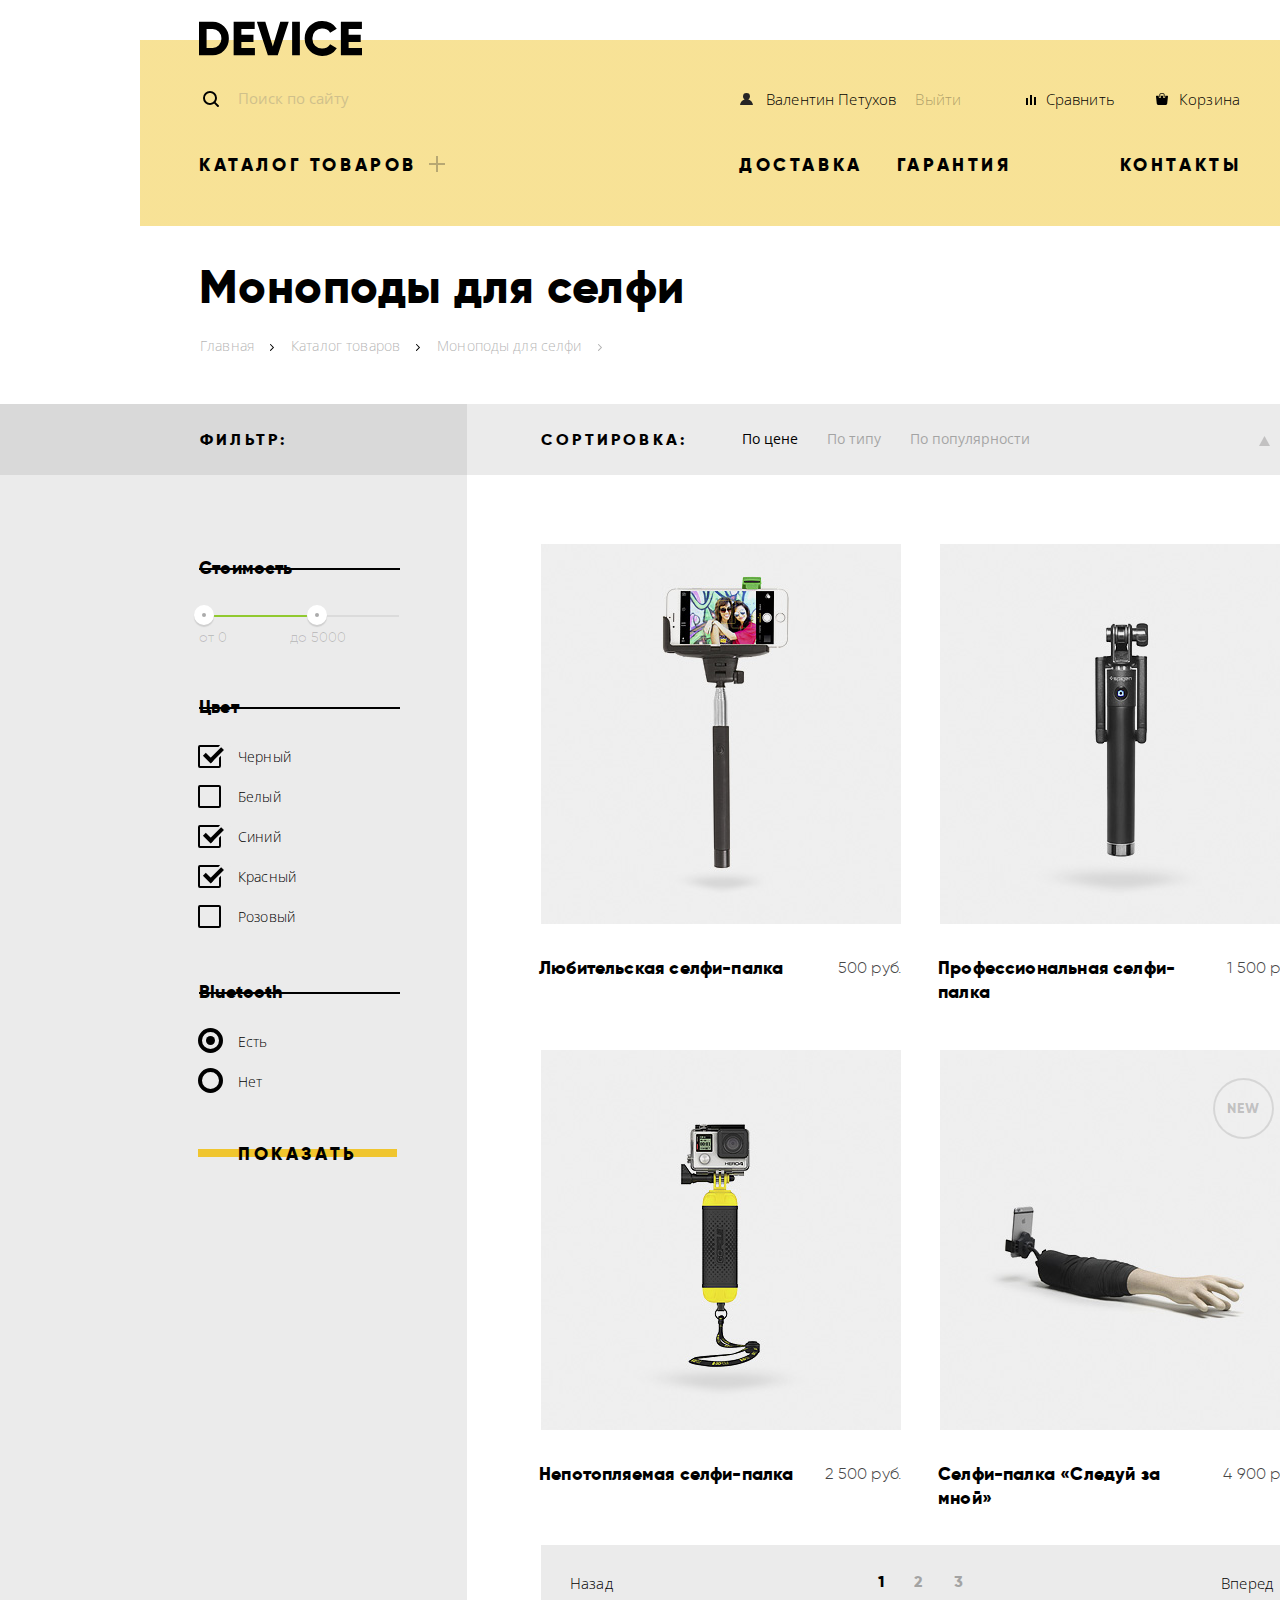
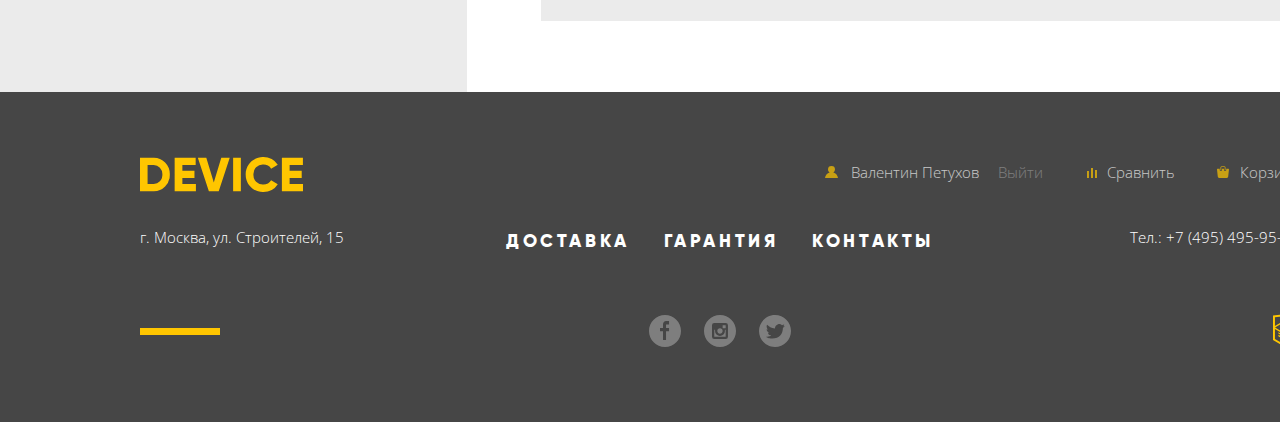
==== commit 58a31abb: "Модальные окна-fixed, написал script на JS" ====
--- a/catalog.html
+++ b/catalog.html
@@ -78,7 +78,7 @@
 
 
   <main>
-    <div class="container  main-container  inner-page__main-container">
+    <div class="container">
       <h1 class="page-title">Моноподы для селфи</h1>
 
       <ul class="breadcrumbs__list">
@@ -136,38 +136,48 @@
               <legend>Цвет</legend>
               <ul class="filters__list">
                 <li>
-                  <label>
+                  <label class="filters-item__label">
                     <input class="visually-hidden" type="checkbox" name="black" checked>
                     <span class="checkbox-indicator"></span>
-                    Черный
-                  </label>
-                </li>
-                <li>
-                  <label>
+                    <div>
+                      Черный
+                    </div>
+                  </label>
+                </li>
+                <li>
+                  <label class="filters-item__label">
                     <input class="visually-hidden" type="checkbox" name="black">
                     <span class="checkbox-indicator"></span>
-                    Белый
-                  </label>
-                </li>
-                <li>
-                  <label>
+                    <div>
+                      Белый
+                    </div>
+                  </label>
+                </li>
+                <li>
+                  <label class="filters-item__label">
                     <input class="visually-hidden" type="checkbox" name="black" checked>
                     <span class="checkbox-indicator"></span>
-                    Синий
-                  </label>
-                </li>
-                <li>
-                  <label>
+                    <div>
+                      Синий
+                    </div>
+                  </label>
+                </li>
+                <li>
+                  <label class="filters-item__label">
                     <input class="visually-hidden" type="checkbox" name="black" checked>
                     <span class="checkbox-indicator"></span>
-                    Красный
-                  </label>
-                </li>
-                <li>
-                  <label>
+                    <div>
+                      Красный
+                    </div>
+                  </label>
+                </li>
+                <li>
+                  <label class="filters-item__label">
                     <input class="visually-hidden" type="checkbox" name="black">
                     <span class="checkbox-indicator"></span>
-                    Розовый
+                    <div>
+                      Розовый
+                    </div>
                   </label>
                 </li>
               </ul>
@@ -176,17 +186,21 @@
               <legend>Bluetooth</legend>
               <ul class="filters__list">
                 <li>
-                  <label>
+                  <label class="filters-item__label">
                     <input class="visually-hidden" type="radio" name="bluetooth" value="have" checked>
                     <span class="radio-indicator"></span>
-                    Есть
-                  </label>
-                </li>
-                <li>
-                  <label>
+                    <div>
+                      Есть
+                    </div>
+                  </label>
+                </li>
+                <li>
+                  <label class="filters-item__label">
                     <input class="visually-hidden" type="radio" name="bluetooth" value="not-have">
                     <span class="radio-indicator"></span>
-                    Нет
+                    <div>
+                      Нет
+                    </div>
                   </label>
                 </li>
               </ul>
--- a/css/style.css
+++ b/css/style.css
@@ -365,7 +365,7 @@
 
 .header-site-navigation__sub-list {
   position: absolute;
-  z-index: 200;
+  z-index: 100;
 
   padding-top: 21px;
 
@@ -407,6 +407,7 @@
 .header-site-navigation__sub-list--column-3 li {
   margin-bottom: 6px;
 }
+
 
 
 .main__slider--products {
@@ -1192,9 +1193,9 @@
 
   /* Временно для сетки */
 
-  background: linear-gradient(to right,
+  /* background: linear-gradient(to right,
     rgba(235, 235, 235, 0.5) calc(50% - 253px),
-    rgba(255, 255, 255, 0) calc(50% - 253px));
+    rgba(255, 255, 255, 0) calc(50% - 253px)); */
 }
 
 .inner-page-columns__flex-columns {
@@ -1332,6 +1333,17 @@
 
 .filters__form ul {
   list-style: none;
+}
+
+.filters__list li {
+  padding-left: 39px;
+
+  position: relative;
+}
+
+.filters-item__label {
+  padding-right: 10px;
+  cursor: pointer;
 
   font-family: "Open Sans", Arial, sans-serif;
   font-size: 14px;
@@ -1340,42 +1352,6 @@
   letter-spacing: 0.14px;
 }
 
-.filters__list li {
-  padding-left: 39px;
-
-  position: relative;
-}
-
-.filters__list label {
-  padding-right: 10px;
-  cursor: pointer;
-}
-
-
-
-
-
-.filters__form input:hover,
-.filters__form input:focus {
-  opacity: 0.6;
-}
-
-.filters__form input:active {
-  opacity: 1;
-}
-
-.filters__form input:disabled {
-  opacity: 0.25;
-}
-
-.filters__form input:disabled + label {
-  color: #a6a6a6;
-}
-
-
-
-
-
 .filters__list input[type="checkbox"] + .checkbox-indicator {
   position: absolute;
   top: 8px;
@@ -1507,6 +1483,19 @@
 
 .filters__list input[type="radio"]:checked:active + .radio-indicator::after {
   background-color: #000000;
+}
+
+.filters__form input:disabled + .checkbox-indicator,
+.filters__form input:disabled + .radio-indicator {
+  opacity: 0.25;
+}
+
+.filters-item__label div {
+  display: inline-block;
+}
+
+.filters__form input:disabled ~ div {
+  color: #a6a6a6;
 }
 
 .filters__form .button {
@@ -1980,22 +1969,21 @@
 
 
 
-
-
 .modal {
-  position: absolute;
-
+  position: fixed;
+  display: none;
+  top: 50%;
   left: 50%;
+  margin-top: -300px;
+  margin-left: -480px;
   width: 960px;
-  margin-left: -480px;
-
+  background-color: #ffffff;
   box-shadow: 0px 10px 20px 0 rgba(4, 6, 6, 0.2);
-
-  display: none;
+  opacity: 1;
+  z-index: 200;
 }
 
 .modal--message {
-  top: 1057px;
   min-height: 553px;
 }
 
@@ -2024,8 +2012,8 @@
   margin-bottom: 7px;
 }
 
-.modal-message__item input,
-.modal-message__item textarea {
+.modal-message-item__input,
+.modal-message-item__textarea {
   font-family: "Open Sans", Arial, sans-serif;
   font-size: 14px;
   line-height: 18px;
@@ -2045,19 +2033,19 @@
   /* background: transparent; */
 }
 
-.modal-message__item textarea {
+.modal-message-item__textarea {
   width: 720px;
   height: 125px;
   resize: none;
 }
 
-.modal-message__item input:hover,
-.modal-message__item textarea:hover {
+.modal-message-item__input:hover,
+.modal-message-item__textarea:hover {
   background-color: #eaeaea;
 }
 
-.modal-message__item input:focus,
-.modal-message__item textarea:focus {
+.modal-message-item__input:focus,
+.modal-message-item__textarea:focus {
   color: #464646;
   border: solid 3px rgba(240, 197, 46, 0.5);
   background-color: #ffffff;
@@ -2073,7 +2061,6 @@
 }
 
 .modal--map {
-  top: 1852px;
   height: 559px;
 }
 
@@ -2104,6 +2091,31 @@
 
 .modal-close__button:active {
   opacity: 0.3;
+}
+
+.overlay {
+  position: absolute;
+  display: none;
+  top: 0;
+  left: 0;
+  width: 100%;
+  height: 100%;
+  background-color: rgba(255, 255, 255, 0.8);
+  z-index: 40;
+}
+
+.modal-show {
+  display: block;
+
+  animation: bounce 0.6s;
+}
+
+.modal-error {
+  animation: shake 0.6s;
+}
+
+.modal-message__item--error {
+  background-color: #f6dada;
 }
 
 
@@ -2126,7 +2138,47 @@
 }
 
 
-
+@keyframes bounce {
+  0% {
+    transform: translateX(-2000px);
+  }
+
+  70% {
+    transform: translateX(30px);
+  }
+
+  90% {
+    transform: translateX(-10px);
+  }
+
+  100% {
+    transform: translateX(0);
+  }
+}
+
+
+
+@keyframes shake {
+  0%,
+  100% {
+    transform: translateX(0);
+  }
+
+  10%,
+  30%,
+  50%,
+  70%,
+  90% {
+    transform: translateX(-10px);
+  }
+
+  20%,
+  40%,
+  60%,
+  80% {
+    transform: translateX(10px);
+  }
+}
 
 
 
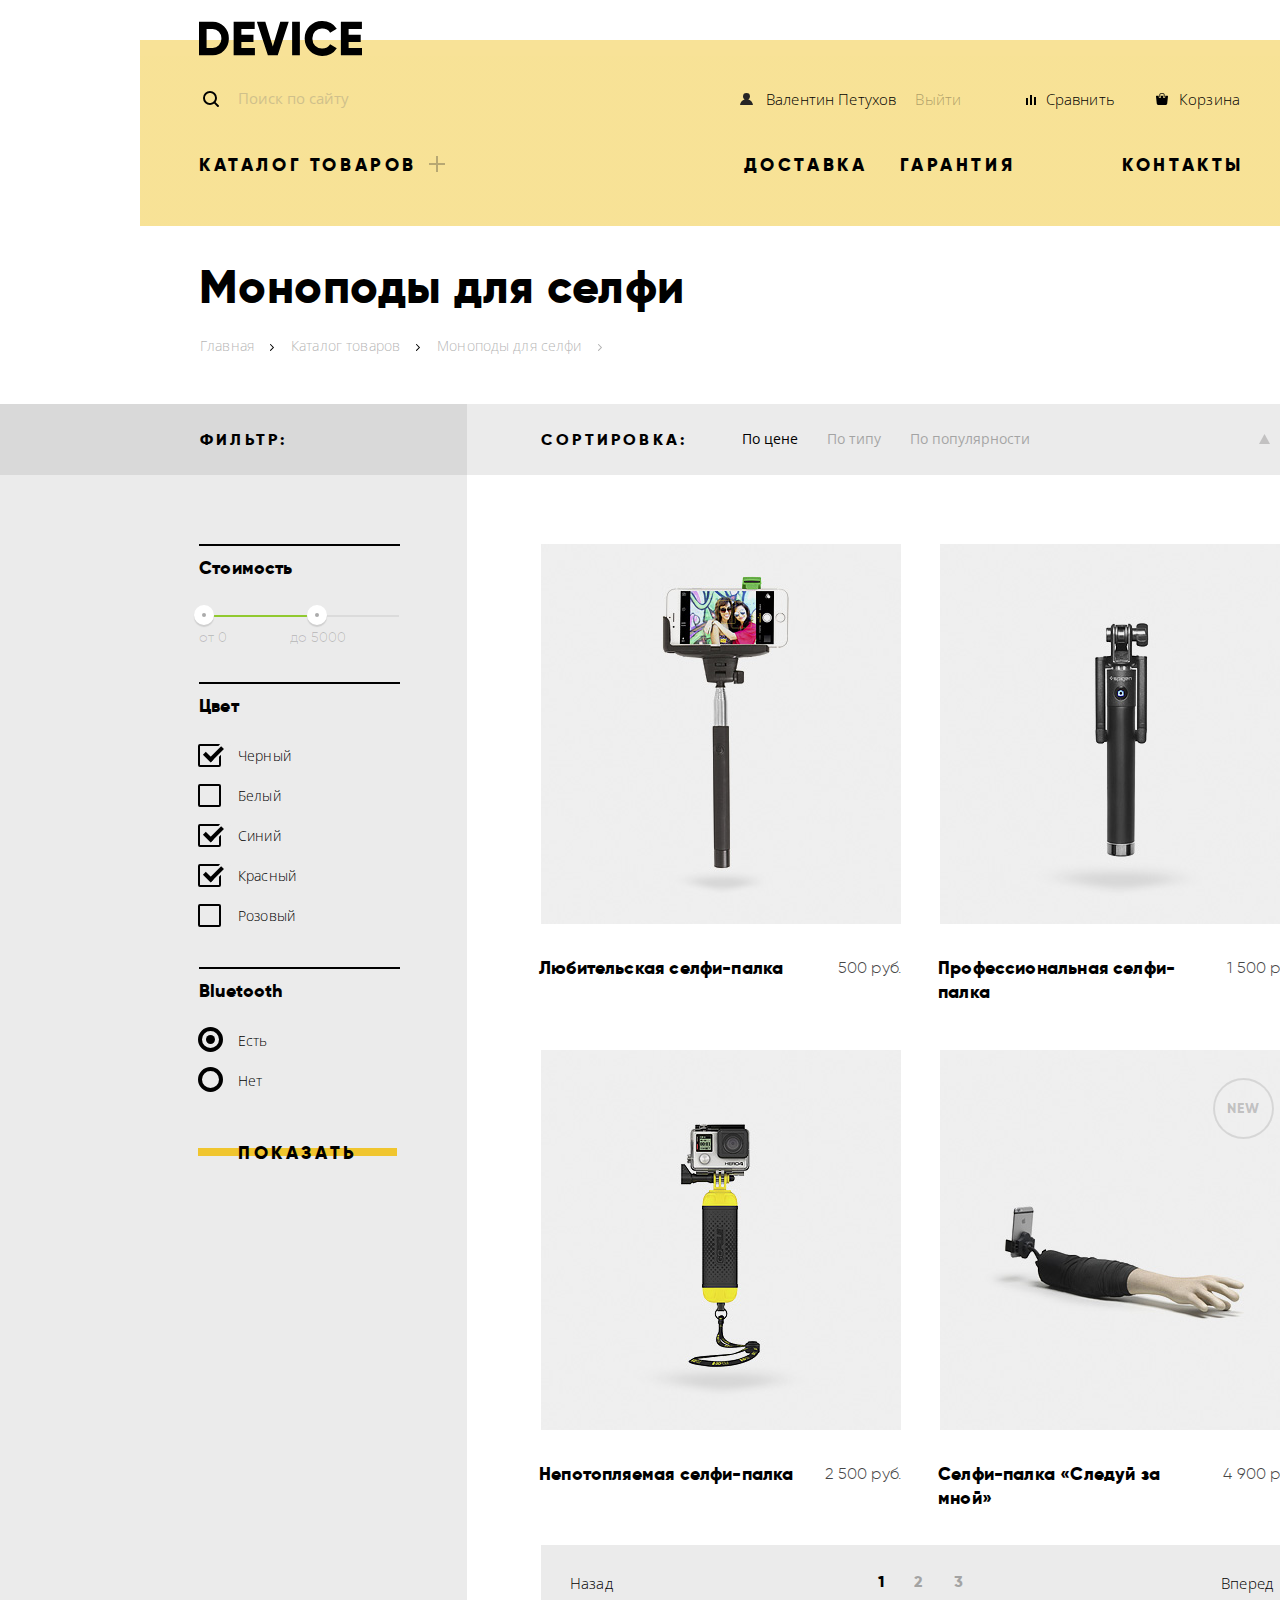
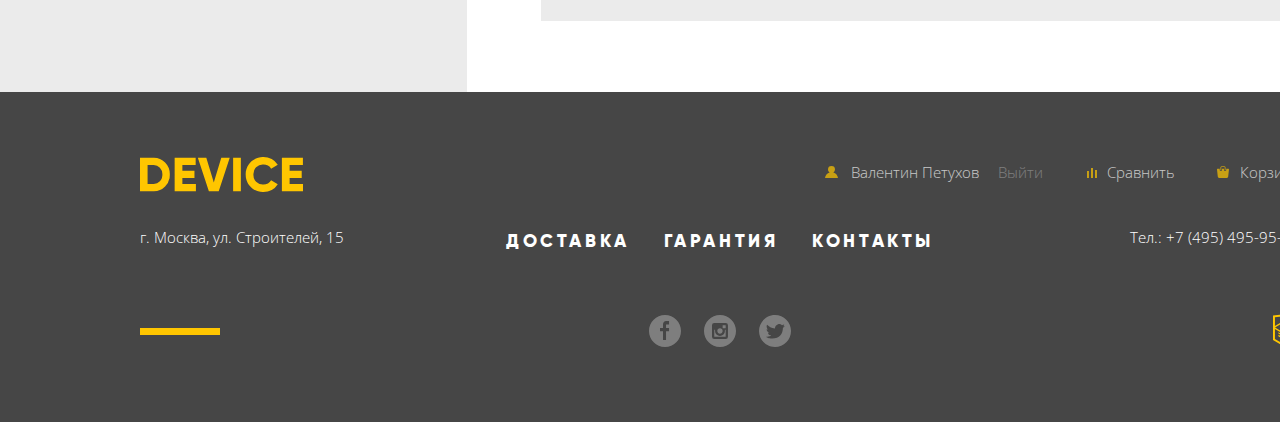
==== commit 9ab6831d: "Скрипты, кроссбраузерность и отсортировал свойства CSS" ====
--- a/catalog.html
+++ b/catalog.html
@@ -5,10 +5,9 @@
   <title>Девайс: Моноподы для селфи</title>
   <link href="https://fonts.googleapis.com/css?family=Open+Sans:300,400&display=swap&subset=cyrillic" rel="stylesheet">
   <link href="css/normalize.css" rel="stylesheet">
-  <link href="css/style.css" rel="stylesheet">
+  <link href="css/style.min.css" rel="stylesheet">
 </head>
 <body class="inner-page">
-
   <header class="container header">
     <nav class="header__navigation">
       <a class="header__logo" href="index.html">
@@ -20,9 +19,10 @@
         <form class="header-search__form" action="https://echo.htmlacademy.ru" method="post">
           <label for="search" class="visually-hidden">Поиск по сайту:</label>
           <input id="search" class="header-search__input" type="text" name="search" value="" placeholder="Поиск по сайту">
-          <button class="header-search__button" type="submit">Найти</button>
+          <button class="header-search__button" type="submit">
+            Найти
+          </button>
         </form>
-
         <ul class="header-user-navigation__list">
           <li><a class="header-user-navigation__link--user" href="#">Валентин Петухов</a></li>
           <li><a class="header-user-navigation__link--logout" href="#">Выйти</a></li>
@@ -37,34 +37,20 @@
           <ul class="header-site-navigation__sub-list">
             <li>
               <ul class="header-site-navigation__sub-list--column-1">
-                <li>
-                  <a href="#">Виртуальная реальность</a>
-                </li>
-                <li>
-                  <a href="catalog.html">Моноподы для селфи</a>
-                </li>
-                <li>
-                  <a href="#">Экшн-камеры</a>
-                </li>
-              </ul>
-            </li>
-
+                <li><a href="#">Виртуальная реальность</a></li>
+                <li><a class="header-site-navigation__link--current">Моноподы для селфи</a></li>
+                <li><a href="#">Экшн-камеры</a></li>
+              </ul>
+            </li>
             <li>
               <ul class="header-site-navigation__sub-list--column-2">
-                <li>
-                  <a href="#">Фитнес-браслеты</a>
-                </li>
-                <li>
-                  <a href="#">Умные часы</a>
-                </li>
-              </ul>
-            </li>
-
+                <li><a href="#">Фитнес-браслеты</a></li>
+                <li><a href="#">Умные часы</a></li>
+              </ul>
+            </li>
             <li>
               <ul class="header-site-navigation__sub-list--column-3">
-                <li>
-                  <a href="#">Квадрокоптеры</a>
-                </li>
+                <li><a href="#">Квадрокоптеры</a></li>
               </ul>
             </li>
           </ul>
@@ -73,6 +59,7 @@
         <li><a href="#">Гарантия</a></li>
         <li><a href="#">Контакты</a></li>
       </ul>
+
     </nav>
   </header>
 
@@ -80,7 +67,6 @@
   <main>
     <div class="container">
       <h1 class="page-title">Моноподы для селфи</h1>
-
       <ul class="breadcrumbs__list">
         <li class="breadcrumbs__item"><a href="index.html">Главная</a></li>
         <li class="breadcrumbs__item"><a href="#">Каталог товаров</a></li>
@@ -88,33 +74,29 @@
       </ul>
     </div>
 
-    <div class="inner-page-sort__background">
-      <div class="inner-page-sort__flex-columns  container  inner-page__main-container">
-        <div class="inner-page-sort__column-1">
+    <div class="sort__background">
+      <div class="sort__flex-columns  container">
+        <div class="sort__column-1">
           <h3>Фильтр:</h3>
         </div>
-        <div class="inner-page-sort__column-2">
+        <div class="sort__column-2">
           <h3>Сортировка:</h3>
-          <ul class="inner-page-sort__list">
-            <li class="inner-page-sort__item--current">По цене</li>
+          <ul class="sort__list">
+            <li class="sort__item--current">По цене</li>
             <li><a href="#">По типу</a></li>
             <li><a href="#">По популярности</a></li>
           </ul>
-          <a class="inner-page-sort__link" href="#">
-            <img src="img/icon-up-sort.svg" width="11" height="12" alt
-            ="Сортировать по возрастонию">
-          </a>
-          <a class="inner-page-sort__link  inner-page-sort__link--current" href="#">
-            <img src="img/icon-down-sort.svg" width="11" height="12" alt
-            ="Сортировать по убыванию">
-          </a>
+          <a class="sort__link" href="#" aria-label="Сортировать по возрастонию"></a>
+          <a class="sort__link  sort__link--current" aria-label="Сортировать по убыванию"></a>
         </div>
       </div>
     </div>
 
     <div class="inner-page-columns__background">
-      <div class="inner-page-columns__flex-columns  container  inner-page__main-container">
+      <div class="inner-page-columns__flex-columns  container">
         <section class="filters">
+          <h3 class="visually-hidden">Фильтр:</h3>
+
           <form class="filters__form" action="https://echo.htmlacademy.ru" method="post">
             <fieldset>
               <legend>Стоимость</legend>
@@ -127,11 +109,18 @@
                   <div class="toggle toggle-max"></div>
                 </div>
                 <div class="filters__controls--price">
-                  <label class="min-price">от <input name="min-price" type="text" value="0"></label>
-                  <label class="max-price">до <input name="max-price" type="text" value="5000"></label>
+                  <label class="min-price">
+                    от
+                    <input name="min-price" type="text" value="0">
+                  </label>
+                  <label class="max-price">
+                    до
+                    <input name="max-price" type="text" value="5000">
+                  </label>
                 </div>
               </div>
             </fieldset>
+
             <fieldset>
               <legend>Цвет</legend>
               <ul class="filters__list">
@@ -139,49 +128,40 @@
                   <label class="filters-item__label">
                     <input class="visually-hidden" type="checkbox" name="black" checked>
                     <span class="checkbox-indicator"></span>
-                    <div>
-                      Черный
-                    </div>
+                    <span class="filters-item-label__container--disabled-color">Черный</span>
                   </label>
                 </li>
                 <li>
                   <label class="filters-item__label">
                     <input class="visually-hidden" type="checkbox" name="black">
                     <span class="checkbox-indicator"></span>
-                    <div>
-                      Белый
-                    </div>
+                    <span class="filters-item-label__container--disabled-color">Белый</span>
                   </label>
                 </li>
                 <li>
                   <label class="filters-item__label">
                     <input class="visually-hidden" type="checkbox" name="black" checked>
                     <span class="checkbox-indicator"></span>
-                    <div>
-                      Синий
-                    </div>
+                    <span class="filters-item-label__container--disabled-color">Синий</span>
                   </label>
                 </li>
                 <li>
                   <label class="filters-item__label">
                     <input class="visually-hidden" type="checkbox" name="black" checked>
                     <span class="checkbox-indicator"></span>
-                    <div>
-                      Красный
-                    </div>
+                    <span class="filters-item-label__container--disabled-color">Красный</span>
                   </label>
                 </li>
                 <li>
                   <label class="filters-item__label">
                     <input class="visually-hidden" type="checkbox" name="black">
                     <span class="checkbox-indicator"></span>
-                    <div>
-                      Розовый
-                    </div>
+                    <span class="filters-item-label__container--disabled-color">Розовый</span>
                   </label>
                 </li>
               </ul>
             </fieldset>
+
             <fieldset>
               <legend>Bluetooth</legend>
               <ul class="filters__list">
@@ -189,25 +169,23 @@
                   <label class="filters-item__label">
                     <input class="visually-hidden" type="radio" name="bluetooth" value="have" checked>
                     <span class="radio-indicator"></span>
-                    <div>
-                      Есть
-                    </div>
+                    <span class="filters-item-label__container--disabled-color">Есть</span>
                   </label>
                 </li>
                 <li>
                   <label class="filters-item__label">
                     <input class="visually-hidden" type="radio" name="bluetooth" value="not-have">
                     <span class="radio-indicator"></span>
-                    <div>
-                      Нет
-                    </div>
+                    <span class="filters-item-label__container--disabled-color">Нет</span>
                   </label>
                 </li>
               </ul>
             </fieldset>
+
             <button class="button" type="submit">
               Показать
             </button>
+
           </form>
         </section>
 
@@ -229,9 +207,8 @@
                 <img src="img/selfie-stick-unprofessional.jpg" width="360" height="380" alt
                 ="Любительская селфи-палка">
               </div>
-
               <div class="catalog-item__actions">
-                <button class="button buy" type="button">
+                <button class="button" type="button">
                   В корзину
                 </button>
                 <button class="catalog-item-actions__button--bookmark" type="button">
@@ -254,7 +231,6 @@
                 <img src="img/selfie-stick-professional.jpg" width="360" height="380" alt
                 ="Профессиональная селфи-палка">
               </div>
-
               <div class="catalog-item__actions">
                 <button class="button buy" type="button">
                   В корзину
@@ -279,7 +255,6 @@
                 <img src="img/selfie-stick-unsinkable.jpg" width="360" height="380" alt
                 ="Непотопляемая селфи-палка">
               </div>
-
               <div class="catalog-item__actions">
                 <button class="button buy" type="button">
                   В корзину
@@ -304,7 +279,6 @@
                 <img src="img/selfie-stick-follow-me.jpg" width="360" height="380" alt
                 ="Селфи-палка «Следуй за мной»">
               </div>
-
               <div class="catalog-item__actions">
                 <button class="button buy" type="button">
                   В корзину
@@ -314,6 +288,7 @@
                 </button>
               </div>
             </li>
+
           </ul>
 
           <ul class="pagination__list">
@@ -324,19 +299,9 @@
             </li>
             <li>
               <ul class="pagination-numbers__list">
-                <li class="pagination-numbers__list--current">
-                    1
-                </li>
-                <li>
-                  <a href="#">
-                    2
-                  </a>
-                </li>
-                <li>
-                  <a href="#">
-                    3
-                  </a>
-                </li>
+                <li class="pagination-numbers__list--current">1</li>
+                <li><a href="#">2</a></li>
+                <li><a href="#">3</a></li>
               </ul>
             </li>
             <li>
@@ -345,6 +310,7 @@
               </a>
             </li>
           </ul>
+
         </section>
       </div>
     </div>
@@ -373,7 +339,9 @@
           <li><a href="#">Гарантия</a></li>
           <li><a href="#">Контакты</a></li>
         </ul>
-        <p class="text-right">Тел.: +7 (495) 495-95-95</p>
+        <a class="footer__link--tel-number" href="tel:+74954959595">
+          Тел.: +7 (495) 495-95-95
+        </a>
       </div>
 
       <div class="footer__third-line">
@@ -397,11 +365,12 @@
             </a>
           </li>
         </ul>
-        <a class="footer-site-maker__logo" href="https://htmlacademy.ru">
+        <a class="footer-site-maker__logo" href="https://htmlacademy.ru/intensive/htmlcss">
           <img src="img/logo-htmlacademy.svg" width="27" height="35" alt
           ="Сайт разработан студией «htmlacademy»">
         </a>
       </div>
+
     </div>
   </footer>
 
--- a/css/style.min.css
+++ b/css/style.min.css
@@ -0,0 +1 @@
+@keyframes bounce{0%{transform:translateX(-2000px)}70%{transform:translateX(30px)}90%{transform:translateX(-10px)}to{transform:translateX(0)}}@keyframes shake{0%,to{transform:translateX(0)}10%,30%,50%,70%,90%{transform:translateX(-10px)}20%,40%,60%,80%{transform:translateX(10px)}}@font-face{font-family:"Gilroy";font-weight:800;font-style:normal;src:url(../font/gilroy-extrabold-webfont.woff2) format("woff2"),url(../font/gilroy-extrabold-webfont.woff) format("woff")}@font-face{font-family:"Gilroy";font-weight:300;font-style:normal;src:url(../font/gilroy-light-webfont.woff2) format("woff2"),url(../font/gilroy-light-webfont.woff) format("woff")}body,html{min-width:1440px}.button,body{position:relative;color:#000}body{background:linear-gradient(#fff 40px,rgba(240,197,46,.5) 40px,rgba(240,197,46,.5) 339px,#fff 339px);background-repeat:no-repeat;background-position:center top;background-size:1160px 339px;letter-spacing:.15px;font-family:"Open Sans",Arial,sans-serif;font-size:15px;font-weight:300;line-height:30px}a{text-decoration:none}img{max-width:100%;height:auto}*,body{margin:0;padding:0}.button{z-index:1;display:inline-block;margin-right:16px;padding:8px 39px 6px 40px;text-align:center;vertical-align:middle;letter-spacing:3.6px;text-transform:uppercase;border:0;background:0 0;font-family:"Gilroy",Arial,sans-serif;font-size:18px;font-weight:800;line-height:24px}.button:active{color:rgba(0,0,0,.3)}.button::before{position:absolute;z-index:-1;top:50%;left:0;width:100%;height:8px;margin-top:-4px;content:"";background-color:#f0c52e}.button:focus::before,.button:hover::before{top:0;height:100%;margin-top:0;transition:all .3s linear;background-color:#f0c52e}.container{width:1160px;margin:0 auto;padding:0 10px}.header{margin-bottom:34px}.header__navigation{position:relative;display:flex;flex-direction:column;padding-top:21px;padding-right:60px;padding-left:59px}.header__navigation::after{position:absolute;z-index:-1;top:40px;left:0;width:100%;height:16px;content:"";background-color:#f8e297}.header__logo{width:163px;height:35px;margin-bottom:18px}.header-site-navigation__list a:focus,.header-site-navigation__list a:hover,.header-user-navigation__list a:focus,.header-user-navigation__list a:hover,.inner-page .header__logo:focus,.inner-page .header__logo:hover{opacity:.6}.header-site-navigation__list a:active,.header-user-navigation__list a:active,.inner-page .header__logo:active{opacity:.3}.header__second-line{display:flex;justify-content:space-between;margin-bottom:27px}.header-search__form{position:relative;display:flex;width:441px}.header-search__form::before{position:absolute;top:50%;left:4px;width:16px;height:16px;margin-top:-8px;content:"";background-image:url(../img/icon-search.svg);background-repeat:no-repeat;background-position:0 0}.header-search__input{position:relative;flex-grow:1;height:46px;padding-top:1px;padding-left:39px;opacity:.3;border:0;background:0 0}.header-search__input:hover{opacity:.6}.header-search__input:focus{opacity:1;border-bottom:2px solid #000}.header-search__input:focus~.header-search__button{z-index:0;opacity:1}.header-search__button{z-index:-1;min-width:85px;min-height:49px;opacity:0;border:solid 2px #000;background:0 0}.header-search__button:hover{color:#fff;background:#000}.header-search__button:focus{z-index:0;opacity:1;color:#fff;background:#000}.header-search__button:active{color:rgba(255,255,255,.3)}.header-site-navigation__list,.header-site-navigation__sub-list,.header-site-navigation__sub-list ul,.header-user-navigation__list{list-style:none}.header-site-navigation__list a,.header-user-navigation__list a{color:#000}.header-site-navigation__sub-list .header-site-navigation__link--current,.header-site-navigation__sub-list .header-site-navigation__link--current:active,.header-site-navigation__sub-list .header-site-navigation__link--current:focus,.header-site-navigation__sub-list .header-site-navigation__link--current:hover{text-decoration:underline;opacity:1}.header-user-navigation__list{display:flex;align-items:center;width:500px}.header-user-navigation__list li:nth-last-child(2){margin-right:38px;margin-left:auto}.header-user-navigation__link--user{position:relative;margin-right:19px;padding-left:26px}.header-user-navigation__link--user::before{position:absolute;top:50%;left:0;width:13px;height:12px;margin-top:-6px;content:"";background-image:url(../img/icon-user.svg);background-repeat:no-repeat;background-position:0 0}.header-user-navigation__link--logout,.main-popular__item:active h3,.main-popular__item:active img{opacity:.3}.header-user-navigation__link--compare{position:relative;padding-left:23px}.header-user-navigation__link--cart::before,.header-user-navigation__link--compare::before{position:absolute;top:50%;left:3px;width:10px;height:10px;margin-top:-4px;content:"";background-image:url(../img/icon-compare.svg);background-repeat:no-repeat;background-position:0 0}.header-user-navigation__link--cart{position:relative;padding-left:26px}.header-user-navigation__link--cart::before{width:12px;height:12px;margin-top:-6px;background-image:url(../img/icon-shopping-cart.svg)}.header-site-navigation__list{position:relative;display:flex;width:1045px}.header-site-navigation__list a{letter-spacing:3.6px;text-transform:uppercase;font-family:"Gilroy",Arial,sans-serif;font-size:18px;font-weight:800;line-height:24px}.header-site-navigation__list li:nth-child(1){margin-right:auto}.header-site-navigation__link--catalog{position:relative;padding-right:35px}.header-site-navigation__link--catalog::after{position:absolute;top:50%;right:7px;width:16px;height:16px;margin-top:-9px;content:"";opacity:.3;background-image:url(../img/icon-plus.svg);background-repeat:no-repeat;background-position:0 0}.header-site-navigation__list li:nth-child(2){margin-right:33px}.header-site-navigation__list li:nth-child(3){margin-right:107px}.header-site-navigation__list>li:hover .header-site-navigation__sub-list{display:flex}.header-site-navigation__sub-list{position:absolute;z-index:100;left:-59px;display:none;width:1040px;min-height:139px;margin-top:-1px;padding-top:21px;padding-right:60px;padding-left:60px;background-color:#f7e296}.header-site-navigation__sub-list a{letter-spacing:.15px;text-transform:none;font-family:"Open Sans",Arial,sans-serif;font-size:15px;font-weight:300;line-height:30px}.header-site-navigation__sub-list--column-1,.header-site-navigation__sub-list--column-2,.header-site-navigation__sub-list--column-3{min-width:133px;margin-right:33px}.header-site-navigation__sub-list--column-1 li,.header-site-navigation__sub-list--column-2 li,.header-site-navigation__sub-list--column-3 li{margin-bottom:6px}.main__slider--products{position:relative;margin-bottom:86px}.main-slider-products__slider-controls{position:absolute;z-index:20;right:87px;bottom:155px;font-size:0}.main-slider-products__slider-controls label{position:relative;display:inline-block;width:12px;height:12px;margin-left:9px;padding:6px;cursor:pointer;vertical-align:top;border-radius:50%}.main-slider-products__slider-controls label::after{position:absolute;z-index:1;top:6px;left:6px;width:10px;height:10px;content:"";border:1px solid #000;border-radius:50%;background-color:transparent}.filters__form ul,.main-slider-products__list{list-style:none}.main-slider-products__item{display:none;justify-content:space-between;min-height:520px}#main-slider-products__slide--1:checked~.main-slider-products__list .main-slider-products__item:nth-child(1),#main-slider-products__slide--2:checked~.main-slider-products__list .main-slider-products__item:nth-child(2),#main-slider-products__slide--3:checked~.main-slider-products__list .main-slider-products__item:nth-child(3){display:flex}#main-slider-products__slide--1:checked~.main-slider-products__slider-controls label:nth-child(1)::before,#main-slider-products__slide--2:checked~.main-slider-products__slider-controls label:nth-child(2)::before,#main-slider-products__slide--3:checked~.main-slider-products__slider-controls label:nth-child(3)::before{position:absolute;z-index:2;top:50%;left:50%;width:4px;height:4px;margin-top:-3px;margin-left:-3px;content:"";border:1px solid #000;border-radius:50%}.main-slider-products__column--1{display:flex;width:564px}.main-slider-products__column--1>a{display:flex;flex-shrink:0;margin-right:auto;margin-bottom:auto;margin-left:auto}.main-slider-products__item--selfie-8-meters .main-slider-products__image{margin-top:14px}.main-slider-products__item--bracelets-48-hours .main-slider-products__image{margin-top:26px}.main-slider-products__item--quadcopter-laser-50 .main-slider-products__image{margin-top:79px}.main-slider-products__column--2{position:relative;order:2;width:501px;margin-right:60px;padding-top:93px}.main-slider-products__column--2::before{position:absolute;top:51px;left:1px;width:100px;height:7px;content:"";background:#fff}.main-slider-products__column--2::after{position:absolute;top:0;right:-13px;content:"01";letter-spacing:1.79px;color:#fff;font-family:"Gilroy",Arial,sans-serif;font-size:179px;font-weight:800;line-height:179px}.main-slider-products__item--selfie-8-meters .main-slider-products__column--2::after{content:"01"}.main-slider-products__item--bracelets-48-hours .main-slider-products__column--2::after{content:"02"}.main-slider-products__item--quadcopter-laser-50 .main-slider-products__column--2::after{content:"03"}.main-slider-products__column--2 h3{position:relative;z-index:2;margin-bottom:19px;letter-spacing:.47px;font-family:"Gilroy",Arial,sans-serif;font-size:47px;font-weight:800;line-height:56px}.main-slider-products__column--2 p{margin-bottom:43px;color:#464646}.main-slider-products__item--selfie-8-meters p{width:481px}.main-slider-products__item--bracelets-48-hours p{width:441px}.main-slider-products__item--quadcopter-laser-50 p{width:451px}.main-slider-products__column--2 .button{max-width:300px;margin-bottom:51px;margin-left:1px}.main-slider-products__buttons--slider-controls{margin-left:auto}.main-slider-products__table{display:flex}.main-slider-products__table>div{display:flex;flex-direction:column-reverse}.main-slider-products__table--row>div:first-child{margin-right:79px;margin-left:1px;letter-spacing:.13px;color:#464646;font-size:13px;line-height:20px}.main-slider-products__table--row>div:last-child{margin-bottom:8px;letter-spacing:.36px;font-family:"Gilroy",Arial,sans-serif;font-size:36px;font-weight:300;line-height:48px}.main-popular__line{margin-bottom:81px}.main-popular__list{display:flex;justify-content:space-between;width:100%;list-style:none}.main-popular__item{width:160px}.main-popular__line h3,.main-slider-services__slider-controls label{letter-spacing:.18px;color:#000;font-family:"Gilroy",Arial,sans-serif;font-size:18px;font-weight:800;line-height:24px}.main-popular-item__background{width:160px;height:160px;margin-bottom:33px;background-color:rgba(240,197,46,.5)}.main-popular__item:hover .main-popular-item__background{background-color:#f0c52e}.main-popular-item__h3--width{width:100px}.main-popular-item__image--virt-real{margin-top:52px;margin-left:31px}.main-popular-item__image--monopods{margin-top:41px;margin-left:38px}.main-popular-item__image--cameras{margin-top:38px;margin-left:49px}.main-popular-item__image--bracelets{margin-top:50px;margin-left:28px}.main-popular-item__image--smartwatch{margin-top:32px;margin-left:55px}.main-popular-item__image--quadcopters{margin-top:49px;margin-left:13px}.main__slider--services{position:relative;min-height:388px;margin-bottom:94px;background:linear-gradient(transparent 100px,#e5e5e5 100px)}.main__slider--services::after{position:absolute;top:0;left:calc(50% - 303px);width:7px;height:calc(100% - 69px);content:"";background-color:#000}.main-slider-services__container--flex{display:flex}.main-slider-services__slider-controls{display:flex;align-items:flex-start;flex-direction:column;min-width:280px;max-width:280px;margin-top:80px}.main-slider-services__slider-controls label{position:relative;z-index:1;min-width:130px;margin-bottom:25px;padding:8px 15px;cursor:pointer;text-align:center;vertical-align:middle;letter-spacing:3.6px;text-transform:uppercase;border:0;background:0 0}.main-slider-services__slider-controls label:active{color:#f7e184;background:#000}.main-slider-services__slider-controls label:active::after{position:absolute;z-index:-1;top:0;left:0;width:280px;height:40px;content:"";background-color:#000}.main-slider-services__slider-controls label::before{position:absolute;z-index:-1;top:50%;left:0;width:100%;height:8px;margin-top:-4px;content:"";background-color:#f0c52e}.main-slider-services__slider-controls label:focus::before,.main-slider-services__slider-controls label:hover::before{top:0;height:100%;margin-top:0;transition:all .3s linear;background-color:#f0c52e}.main-slider-services__item{display:none}#main-slider-services__slide--1:checked~.main-slider-services__list .main-slider-services__item:nth-child(1),#main-slider-services__slide--2:checked~.main-slider-services__list .main-slider-services__item:nth-child(2),#main-slider-services__slide--3:checked~.main-slider-services__list .main-slider-services__item:nth-child(3){display:block}#main-slider-services__slide--1:checked~.main-slider-services__slider-controls label:nth-child(1),#main-slider-services__slide--2:checked~.main-slider-services__slider-controls label:nth-child(2),#main-slider-services__slide--3:checked~.main-slider-services__slider-controls label:nth-child(3){color:#f7e184;background:#000}#main-slider-services__slide--1:checked~.main-slider-services__slider-controls label:nth-child(1)::after,#main-slider-services__slide--2:checked~.main-slider-services__slider-controls label:nth-child(2)::after,#main-slider-services__slide--3:checked~.main-slider-services__slider-controls label:nth-child(3)::after{position:absolute;z-index:-1;top:0;left:0;width:280px;height:40px;content:"";background-color:#000}.main-slider-services__list{margin-left:120px;list-style:none}.main-slider-services__item{min-height:295px;padding-top:73px;padding-right:320px;padding-bottom:20px}.main-slider-services__item--delivery{background-image:url(../img/slider-services--delivery.svg);background-repeat:no-repeat;background-position:558px 85px}.main-slider-services__item--warranty{background-image:url(../img/slider-services--warranty.svg);background-repeat:no-repeat;background-position:543px 61px}.main-slider-services__item--credit{background-image:url(../img/slider-services--credit.svg);background-repeat:no-repeat;background-position:534px 61px}.main-about-us h2,.main-contacts h2,.main-slider-services__item h3{margin-bottom:31px;letter-spacing:.47px;font-family:"Gilroy",Arial,sans-serif;font-size:47px;font-weight:800;line-height:48px}.main-slider-services__item p{color:#464646}.main-partners__line{display:flex;align-items:center;justify-content:space-between;margin-bottom:136px}.main-partners__link{width:260px;height:auto;background-repeat:no-repeat;background-position:0 0}.main-partners__link--dji{background-image:url(../img/partners-dji-grey.jpg)}.main-partners__link--sp-gadgets{background-image:url(../img/partners-sp-gadgets-grey.jpg)}.main-partners__link--gopro{background-image:url(../img/partners-gopro-grey.jpg)}.main-partners__link--vive{background-image:url(../img/partners-vive-grey.jpg)}.main-partners__link img{-webkit-transition:all 1.5s;-moz-transition:all 1.5s;-o-transition:all 1.5s;transition:all 1.5s;opacity:0}.main-partners__link img:hover{opacity:1}.main__info-line{display:flex;justify-content:space-between}.main-about-us::before,.main-contacts::before{position:absolute;top:-48px;left:0;width:80px;height:7px;content:"";background:#000}.main-about-us{position:relative;width:474px}.main-about-us h2,.main-contacts h2{margin-bottom:43px}.main-about-us__text p,.main-contacts__text{margin-bottom:30px;letter-spacing:normal}.main-about-us__text{margin-bottom:65px}.main-about-us__list--transport-company{margin-bottom:54px;list-style:none;font-family:"Gilroy",Arial,sans-serif;font-size:16px;font-weight:800;line-height:40px}.main-about-us__list--transport-company li{position:relative;padding-left:35px}.main-about-us__list--transport-company li::before{position:absolute;top:50%;left:3px;width:4px;height:4px;margin-top:-1px;content:"";border-radius:2px;background:0 0;box-shadow:0 0 0 2px rgba(0,0,0,.3)}.main-about-us .button{padding-right:20px;padding-left:22px}.main-contacts{position:relative;width:560px}.main-contacts__map{display:block;margin-bottom:60px;padding-top:8px}.inner-page{background-size:1160px 226px}.inner-page .header{margin-bottom:80px}.page-title{margin-bottom:23px;padding-top:3px;padding-left:59px;letter-spacing:.47px;font-family:"Gilroy",Arial,sans-serif;font-size:47px;font-weight:800;line-height:48px}.breadcrumbs__list{display:flex;margin-bottom:46px;padding-left:60px;list-style:none;letter-spacing:.14px;font-size:14px;line-height:24px}.breadcrumbs__list a{opacity:.3;color:#000}.breadcrumbs__list a:focus,.breadcrumbs__list a:hover{opacity:.6}.breadcrumbs__list a:active{opacity:.1}.breadcrumbs__item{position:relative;margin-right:37px}.breadcrumbs__item::after{position:absolute;top:50%;right:-20px;width:4px;height:7px;margin-top:-2px;content:"";background-image:url(../img/breadcrumbs__nav-arrow.svg);background-repeat:no-repeat;background-position:0 0}.breadcrumbs__item--current,.sort__list a{opacity:.3;color:#000}.sort__background{background:linear-gradient(to right,#d9d9d9 50%,#ebebeb 50%)}.sort__flex-columns{display:flex;align-items:stretch;justify-content:space-between;padding-top:23.5px;padding-bottom:23.5px;vertical-align:middle;background:linear-gradient(to right,#d9d9d9 337px,#ebebeb 337px)}.sort__flex-columns h3{letter-spacing:3.2px;text-transform:uppercase;font-family:"Gilroy",Arial,sans-serif;font-size:16px;font-weight:800;line-height:24px}.sort__column-1{display:flex;align-items:center;flex-wrap:wrap;padding-left:60px}.sort__column-2{position:relative;display:flex;align-items:center;flex-shrink:0;width:759px;padding-left:74px}.sort__list{display:flex;margin-top:-2px;margin-right:auto;margin-left:55px;list-style:none;letter-spacing:normal;font-family:"Open Sans",Arial,sans-serif;font-size:14px;font-weight:400;line-height:18px}.sort__list li{margin-right:29px}.sort__list a:focus,.sort__list a:hover{opacity:.6}.sort__list a:active{opacity:1}.sort__link{width:11px;height:12px;margin-left:19px;opacity:.2;background-image:url(../img/icon-up-sort.svg);background-repeat:no-repeat;background-position:0 0}.sort__link:focus,.sort__link:hover{opacity:.4}.sort__link:active{opacity:1}.sort__link--current{background-image:url(../img/icon-down-sort.svg)}.sort__link--current,.sort__link--current:focus,.sort__link--current:hover{opacity:1}.inner-page-columns__background{background:linear-gradient(to right,#ebebeb 50%,#fff 50%)}.inner-page-columns__flex-columns{display:flex;justify-content:space-between;padding-bottom:71px;background:linear-gradient(to right,#ebebeb 337px,#fff 337px)}.filters{width:202px;margin-top:38px;margin-left:59px}.filters__form fieldset{margin-top:43px;padding:18px 0 0;border:0}.filters__form fieldset:nth-child(2){margin-top:38px}.filters__form legend::before{position:absolute;top:0;width:201px;height:2px;margin-top:-12px;content:"";background-color:#000}.filters__form legend{position:relative;letter-spacing:.18px;font-family:"Gilroy",Arial,sans-serif;font-size:18px;font-weight:800;line-height:24px}.filters__controls--range{position:relative;margin-bottom:9px;padding-top:17px;padding-right:2px;padding-left:5px}.filters__controls--range .scale{height:2px;background:#dbdbdb}.filters__controls--range .bar{width:110px;height:2px;background:#91c92f}.filters__controls--range .toggle{position:absolute;top:7px;left:0;width:4px;height:4px;padding:0;cursor:pointer;border:8px solid #fff;border-radius:50%;background-color:#ababab;box-shadow:0 2px 1px 0 #cfcfcf}.filters__controls--range .toggle:active{margin-top:-1px;margin-left:-1px;border:9px solid #fff}.filters__controls--range .toggle-min{left:-5px}.filters__controls--range .toggle-max{left:108px}.filters__controls--price{font-size:0}.filters__controls--price input,.filters__controls--price label{letter-spacing:normal;color:rgba(0,0,0,.2);font-family:"Gilroy",Arial,sans-serif;font-size:14px;font-weight:300;line-height:24px}.filters__controls--price label{display:inline-block;vertical-align:top}.filters__controls--price input{width:55px;padding:0;border:0;background:0 0}.filters__controls--price .min-price{margin-right:17px}.filters__list li{position:relative;padding-left:39px}.filters-item__label{padding-right:10px;cursor:pointer;letter-spacing:.14px;font-family:"Open Sans",Arial,sans-serif;font-size:14px;font-weight:300;line-height:40px}.filters__list input[type=checkbox]+.checkbox-indicator{position:absolute;top:8px;left:-1px;width:19px;height:19px;cursor:pointer;border:2px solid #000;border-radius:2px}.filters__list input[type=checkbox]:focus+.checkbox-indicator{border-color:rgba(0,0,0,.6);box-shadow:0 0 0 6px #ebebeb,0 0 0 8px #7caad6}.filters__list input[type=checkbox]+.checkbox-indicator:hover,.filters__list input[type=checkbox]:hover+.checkbox-indicator{border-color:rgba(0,0,0,.6)}.filters__list input[type=checkbox]:active+.checkbox-indicator{border-color:#000}.filters__list input[type=checkbox]:checked+.checkbox-indicator::before{position:absolute;z-index:2;top:9px;left:2.5px;width:10.5px;height:3.5px;content:"";transform:rotate(45deg);background-color:#000}.filters__list input[type=checkbox]:checked:focus+.checkbox-indicator::before,.filters__list input[type=checkbox]:checked:hover+.checkbox-indicator::before{background-color:#666}.filters__list input[type=checkbox]:checked:active+.checkbox-indicator::before{background-color:#000}.filters__list input[type=checkbox]:checked+.checkbox-indicator::after{position:absolute;z-index:1;top:5.5px;left:7.1px;width:18px;height:3.5px;content:"";transform:rotate(-45deg);background-color:#000;box-shadow:5px 0 0 2px #ebebeb}.filters__list input[type=checkbox]:checked:focus+.checkbox-indicator::after,.filters__list input[type=checkbox]:checked:hover+.checkbox-indicator::after{background-color:#666}.filters__list input[type=checkbox]:checked:active+.checkbox-indicator::after{background-color:#000}.filters__list input[type=radio]+.radio-indicator{position:absolute;top:6px;left:-1px;width:17px;height:17px;cursor:pointer;border:4px solid #000;border-radius:50%}.filters__list input[type=radio]:focus+.radio-indicator{border-color:rgba(0,0,0,.6);box-shadow:0 0 0 4px #ebebeb,0 0 0 6px #7caad6}.filters__list input[type=radio]+.radio-indicator:hover,.filters__list input[type=radio]:hover+.radio-indicator{border-color:rgba(0,0,0,.6)}.filters__list input[type=radio]:active+.radio-indicator{border-color:#000}.filters__list input[type=radio]:checked+.radio-indicator::after{position:absolute;z-index:1;top:50%;left:50%;width:9px;height:9px;margin-top:-4.5px;margin-left:-4.5px;content:"";border-radius:50%;background-color:#000}.filters__list input[type=radio]:checked:focus+.radio-indicator::after,.filters__list input[type=radio]:checked:hover+.radio-indicator::after{background-color:rgba(0,0,0,.6)}.filters__list input[type=radio]:checked:active+.radio-indicator::after{background-color:#000}.filters__form input:disabled+.checkbox-indicator,.filters__form input:disabled+.radio-indicator{opacity:.25}.filters__form input:disabled~.filters-item-label__container--disabled-color{color:#a6a6a6}.filters__form .button{max-width:200px;margin-top:32px;margin-left:-1px}.catalog{width:759px;padding-top:69px;padding-left:74px}.catalog__list{display:flex;flex-wrap:wrap;justify-content:space-between;list-style:none}.catalog__item{position:relative;display:flex;flex-direction:column;width:360px;margin-bottom:46px}.catalog__item h3,.catalog__item p{letter-spacing:.18px;color:#000;font-family:"Gilroy",Arial,sans-serif;font-size:18px;font-weight:800;line-height:24px}.catalog__item a{color:#000}.catalog__item p{letter-spacing:.16px;color:#464646;font-size:16px;font-weight:300}.catalog__item-image{position:relative;margin-bottom:23px}.catalog-item__actions{position:absolute;z-index:10;top:0;left:0;display:none;align-items:center;flex-direction:column;width:320px;min-height:235px;padding:125px 20px 20px;background-color:rgba(238,238,238,.7)}.catalog__item:hover .catalog-item__actions{display:flex}.catalog-item__actions .button{margin:50px 0 8px}.catalog-item-actions__button--bookmark{text-align:center;vertical-align:middle;letter-spacing:.13;color:rgba(0,0,0,.5);border:0;background:0 0;font-family:"Open Sans",Arial,sans-serif;font-size:13px;font-weight:300;line-height:36px}.catalog-item-actions__button--bookmark:focus,.catalog-item-actions__button--bookmark:hover{color:#000}.catalog-item-actions__button--add-to-compare:active{color:rgba(0,0,0,.2)}.catalog__flag--new::after{position:absolute;top:30px;right:28px;width:57px;height:41px;padding-top:16px;content:"new";text-align:center;letter-spacing:.7px;text-transform:uppercase;color:rgba(0,0,0,.2);border-radius:28.5px;background:0 0;box-shadow:0 0 0 2px rgba(0,0,0,.1);font-family:"Gilroy",Arial,sans-serif;font-size:14px;font-weight:800;line-height:24px}.catalog__item--text,.pagination__list{display:flex;justify-content:space-between}.catalog__item--text{order:2;margin-left:-2px}.catalog__item--text>div{flex-shrink:0;padding-left:10px}.pagination__list{width:100%;margin-top:-11px;list-style:none;background-color:#ebebeb}.pagination-numbers__list{display:flex;margin-top:20px;list-style:none;letter-spacing:3.2px;text-transform:uppercase;font-family:"Gilroy",Arial,sans-serif;font-size:16px;font-weight:800;line-height:24px}.pagination-numbers__list a,.pagination-numbers__list--current{display:block;margin-right:8px;margin-left:9px;padding:5px}.pagination-numbers__list a{opacity:.3;color:#000}.inner-page .footer__logo:focus,.inner-page .footer__logo:hover,.pagination-numbers__list a:focus,.pagination-numbers__list a:hover{opacity:.6}.pagination-numbers__list a:active{opacity:1}.pagination__button{display:block;flex-shrink:0;width:107px;padding:23px 10px;color:#000}.pagination__button--back{padding-left:29px}.pagination__button--forward{padding-right:27px;text-align:right}.pagination__button:focus,.pagination__button:hover{background-color:#d9d9d9}.pagination__button:active{color:rgba(0,0,0,.3)}.footer-container{margin-top:85px;padding-top:65px;padding-bottom:66px;background-color:#464646}.inner-page .footer-container{margin-top:0}.footer__first-line{display:flex;justify-content:space-between;margin-bottom:30px}.footer__logo{width:163px;height:35px}.inner-page .footer__logo:active{opacity:.3}.footer-site-navigation__list,.footer-social__list,.footer-user-navigation__list{list-style:none}.footer-user-navigation__list a{letter-spacing:normal;opacity:.7;color:#fff}.footer-user-navigation__list a:focus,.footer-user-navigation__list a:hover{opacity:1}.footer-user-navigation__list a:active{opacity:.3}.footer-user-navigation__list{display:flex;justify-content:flex-end}.footer-user-navigation__link--user{position:relative;margin-right:19px;padding-left:26px}.footer-user-navigation__link--user::before{position:absolute;top:50%;left:0;width:13px;height:12px;margin-top:-6px;content:"";background-image:url(../img/icon-footer-user.svg);background-repeat:no-repeat;background-position:0 0}.footer-user-navigation__list .footer-user-navigation__link--logout{margin-right:19px;opacity:.3}.footer-user-navigation__link--compare{position:relative;margin-right:39px;margin-left:22px;padding-left:23px}.footer-user-navigation__link--cart::before,.footer-user-navigation__link--compare::before{position:absolute;top:50%;left:3px;width:10px;height:10px;margin-top:-4px;content:"";background-image:url(../img/icon-footer-compare.svg);background-repeat:no-repeat;background-position:0 0}.footer-user-navigation__link--cart{position:relative;padding-left:26px}.footer-user-navigation__link--cart::before{width:12px;height:12px;margin-top:-6px;background-image:url(../img/icon-footer-shopping-cart.svg)}.footer__second-line{display:flex;justify-content:space-between;margin-bottom:58px}.footer__link--tel-number,.footer__second-line p{width:300px;letter-spacing:normal;color:#fff;font-family:"Open Sans",Arial,sans-serif;font-size:15px;font-weight:300;line-height:30px}.footer__link--tel-number{text-align:right}.footer-site-navigation__list{display:flex;justify-content:space-between;width:428px;padding-top:4px}.footer-site-navigation__list a{letter-spacing:3.6px;text-transform:uppercase;color:#fff;font-family:"Gilroy",Arial,sans-serif;font-size:18px;font-weight:800;line-height:24px}.footer-site-navigation__list a:focus,.footer-site-navigation__list a:hover,.footer__link--tel-number:focus,.footer__link--tel-number:hover{opacity:.6}.footer-site-navigation__list a:active,.footer__link--tel-number:active{opacity:.3}.footer__third-line{position:relative;display:flex}.footer__third-line::before{position:absolute;top:50%;left:0;width:80px;height:7px;margin-top:-7px;content:"";background-color:#ffc600}.footer-social__list{display:flex;margin-top:1px;margin-right:auto;margin-left:auto;padding-left:27px;text-align:center}.footer-social__list li{margin-right:11.5px;margin-left:11.5px}.footer-social__list a{opacity:.3;color:#fff}.footer-site-maker__logo:focus,.footer-site-maker__logo:hover,.footer-social__list a:focus,.footer-social__list a:hover{opacity:.6}.footer-social__list a:active{opacity:.1}.footer-site-maker__logo{width:27px;height:35px}.footer-site-maker__logo:active{opacity:.3}.modal{position:fixed;z-index:200;top:50%;left:50%;display:none;width:960px;margin-top:-300px;margin-left:-480px;opacity:1;background-color:#fff;box-shadow:0 10px 20px 0 rgba(4,6,6,.2)}.modal--message{min-height:553px}.modal-message__form{display:flex;flex-wrap:wrap;justify-content:space-between;padding-top:78px;padding-right:100px;padding-left:100px}.modal-message__item{display:flex;flex-direction:column}.modal-message__item label{margin-bottom:7px;letter-spacing:normal;font-family:"Gilroy",Arial,sans-serif;font-size:18px;font-weight:800;line-height:24px}.modal-message-item__input,.modal-message-item__textarea{width:320px;margin-bottom:4px;padding:14px 20px 17px;letter-spacing:normal;color:rgba(70,70,70,.4);border:0;background-color:#f2f2f2;font-family:"Open Sans",Arial,sans-serif;font-size:14px;font-weight:400;line-height:18px}.modal-message-item__textarea{width:720px;height:125px;resize:none}.modal-message-item__input:hover,.modal-message-item__textarea:hover{background-color:#eaeaea}.modal-message-item__input:focus,.modal-message-item__textarea:focus{padding:11px 17px 14px;color:#464646;border:solid 3px rgba(240,197,46,.5);background-color:#fff}.modal-message__button-container{width:760px;margin-top:22px}.modal--map{height:559px}.modal--map iframe{border:0}.modal--map img{position:absolute;z-index:-1;top:0;left:0}.modal-close__button{position:absolute;top:22px;right:22px;width:55px;height:55px;margin:0;padding:0;opacity:.5;border:0;background:0 0;background-image:url(../img/modal-close.svg);background-repeat:no-repeat;background-position:0 0}.modal-close__button:focus,.modal-close__button:hover{opacity:1}.modal-close__button:active{opacity:.3}.overlay{position:absolute;z-index:40;top:0;left:0;display:none;width:100%;height:100%;background-color:rgba(255,255,255,.8)}.modal-show{display:block;animation:bounce .6s}.modal-error{animation:shake .6s}.modal-message__item--error{background-color:#f6dada}.visually-hidden:not(:focus):not(:active),input[type=checkbox].visually-hidden,input[type=radio].visually-hidden{position:absolute;overflow:hidden;clip:rect(0 0 0 0);width:1px;height:1px;margin:-1px;padding:0;white-space:nowrap;border:0;clip-path:inset(100%)}
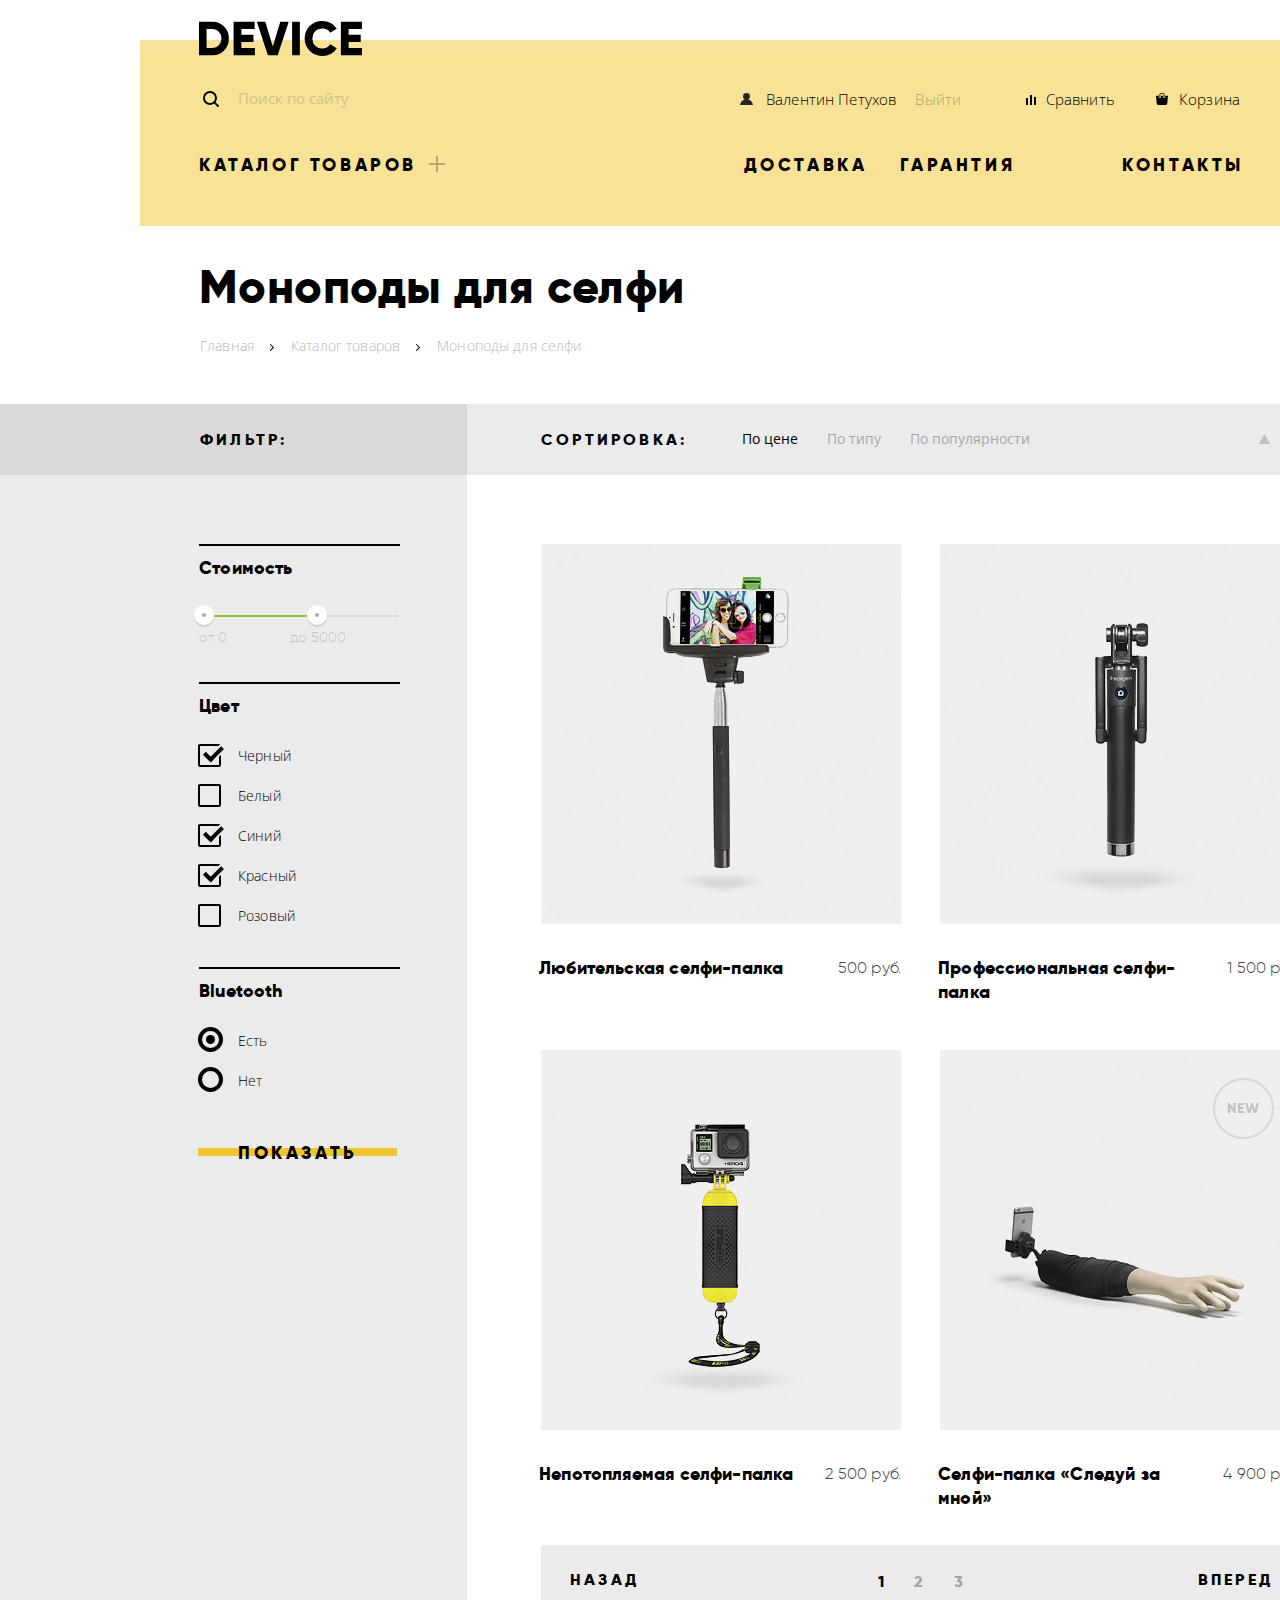
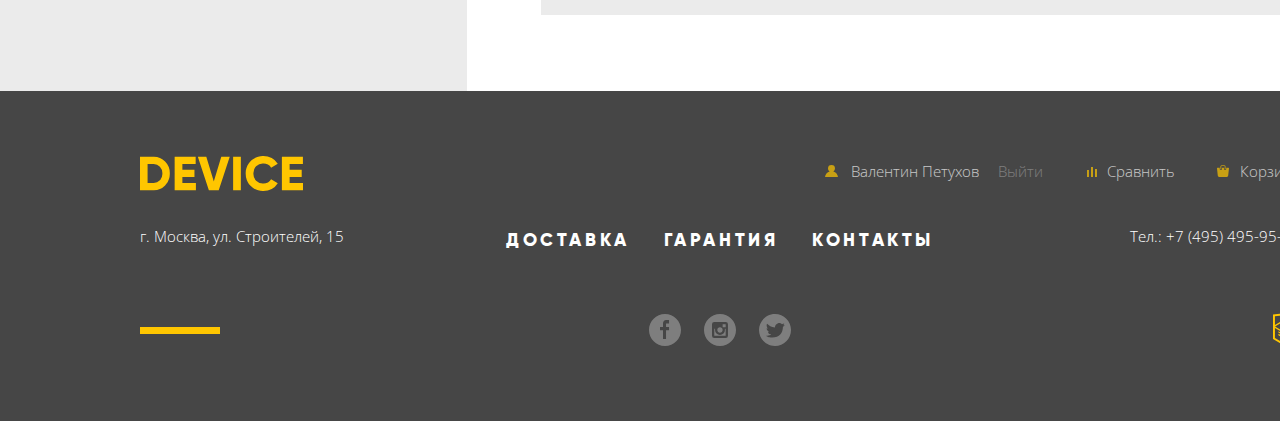
==== commit 758a0bc5: "Исправил замечания" ====
--- a/catalog.html
+++ b/catalog.html
@@ -5,7 +5,7 @@
   <title>Девайс: Моноподы для селфи</title>
   <link href="https://fonts.googleapis.com/css?family=Open+Sans:300,400&display=swap&subset=cyrillic" rel="stylesheet">
   <link href="css/normalize.css" rel="stylesheet">
-  <link href="css/style.min.css" rel="stylesheet">
+  <link href="css/style.css" rel="stylesheet">
 </head>
 <body class="inner-page">
   <header class="container header">
@@ -70,7 +70,7 @@
       <ul class="breadcrumbs__list">
         <li class="breadcrumbs__item"><a href="index.html">Главная</a></li>
         <li class="breadcrumbs__item"><a href="#">Каталог товаров</a></li>
-        <li class="breadcrumbs__item  breadcrumbs__item--current">Моноподы для селфи</li>
+        <li class="breadcrumbs__item--current">Моноподы для селфи</li>
       </ul>
     </div>
 
@@ -105,8 +105,8 @@
                   <div class="scale">
                     <div class="bar"></div>
                   </div>
-                  <div class="toggle toggle-min"></div>
-                  <div class="toggle toggle-max"></div>
+                  <button class="toggle toggle-min" type="button" aria-label="Ползунок минимальной стоимости"></button>
+                  <button class="toggle toggle-max" type="button" aria-label="Ползунок максильной стоимости"></button>
                 </div>
                 <div class="filters__controls--price">
                   <label class="min-price">
@@ -232,7 +232,7 @@
                 ="Профессиональная селфи-палка">
               </div>
               <div class="catalog-item__actions">
-                <button class="button buy" type="button">
+                <button class="button" type="button">
                   В корзину
                 </button>
                 <button class="catalog-item-actions__button--bookmark" type="button">
@@ -256,7 +256,7 @@
                 ="Непотопляемая селфи-палка">
               </div>
               <div class="catalog-item__actions">
-                <button class="button buy" type="button">
+                <button class="button" type="button">
                   В корзину
                 </button>
                 <button class="catalog-item-actions__button--bookmark" type="button">
@@ -280,7 +280,7 @@
                 ="Селфи-палка «Следуй за мной»">
               </div>
               <div class="catalog-item__actions">
-                <button class="button buy" type="button">
+                <button class="button" type="button">
                   В корзину
                 </button>
                 <button class="catalog-item-actions__button--bookmark" type="button">
--- a/css/style.css
+++ b/css/style.css
@@ -0,0 +1,2066 @@
+@font-face {
+    font-family: "Gilroy";
+    font-weight: 800;
+    font-style: normal;
+    src:  url(../font/gilroy-extrabold-webfont.woff2) format("woff2"),
+          url(../font/gilroy-extrabold-webfont.woff) format("woff");
+}
+
+@font-face {
+    font-family: "Gilroy";
+    font-weight: 300;
+    font-style: normal;
+    src:  url(../font/gilroy-light-webfont.woff2) format("woff2"),
+          url(../font/gilroy-light-webfont.woff) format("woff");
+}
+
+html, body {
+    min-width: 1440px;
+}
+
+body {
+    position: relative;
+    margin: 0;
+    padding: 0;
+    letter-spacing: .15px;
+    color: #000;
+    background: linear-gradient(
+      #fff 40px,
+      rgba(240, 197, 46, .5) 40px,  rgba(240, 197, 46, .5) 339px,
+      #fff 339px);
+    background-repeat: no-repeat;
+    background-position: center top;
+    background-size: 1160px 339px;
+    font-family: "Open Sans", Arial, sans-serif;
+    font-size: 15px;
+    font-weight: 300;
+    line-height: 30px;
+}
+
+a {
+    text-decoration: none;
+}
+
+img {
+    max-width: 100%;
+    height: auto;
+}
+
+* {
+    margin: 0;
+    padding: 0;
+}
+
+.button {
+    position: relative;
+    z-index: 1;
+    display: inline-block;
+    margin-right: 16px;
+    padding-top: 8px;
+    padding-right: 39px;
+    padding-bottom: 6px;
+    padding-left: 40px;
+    text-align: center;
+    vertical-align: middle;
+    letter-spacing: 3.6px;
+    text-transform: uppercase;
+    color: #000;
+    border: 0;
+    background: 0 0;
+    font-family: "Gilroy", Arial, sans-serif;
+    font-size: 18px;
+    font-weight: 800;
+    line-height: 24px;
+}
+
+.button:active {
+    color: rgba(0, 0, 0, .3);
+}
+
+.button::before {
+    position: absolute;
+    z-index: -1;
+    top: 50%;
+    left: 0;
+    width: 100%;
+    height: 8px;
+    margin-top: -4px;
+    content: "";
+    background-color: #f0c52e;
+}
+
+.button:hover::before,
+.button:focus::before {
+    top: 0;
+    height: 100%;
+    margin-top: 0;
+    transition: all .3s linear;
+    background-color: #f0c52e;
+}
+
+.container {
+    width: 1160px;
+    margin: 0 auto;
+    padding: 0 10px;
+}
+
+.header {
+    margin-bottom: 34px;
+}
+
+.header__navigation {
+    position: relative;
+    display: flex;
+    flex-direction: column;
+    padding-top: 21px;
+    padding-right: 60px;
+    padding-left: 59px;
+}
+
+.header__navigation::after {
+    position: absolute;
+    z-index: -1;
+    top: 40px;
+    left: 0;
+    width: 100%;
+    height: 16px;
+    content: "";
+    background-color: #f8e297;
+}
+
+.header__logo {
+    width: 163px;
+    height: 35px;
+    margin-bottom: 18px;
+}
+
+.inner-page .header__logo:hover,
+.inner-page .header__logo:focus {
+    opacity: .6;
+}
+
+.inner-page .header__logo:active {
+    opacity: .3;
+}
+
+.header__second-line {
+    display: flex;
+    justify-content: space-between;
+    margin-bottom: 27px;
+}
+
+.header-search__form {
+    position: relative;
+    display: flex;
+    width: 441px;
+}
+
+.header-search__form::before {
+    position: absolute;
+    top: 50%;
+    left: 4px;
+    width: 16px;
+    height: 16px;
+    margin-top: -8px;
+    content: "";
+    background-image: url(../img/icon-search.svg);
+    background-repeat: no-repeat;
+    background-position: 0 0;
+}
+
+.header-search__input {
+    position: relative;
+    flex-grow: 1;
+    height: 46px;
+    padding-top: 1px;
+    padding-left: 39px;
+    opacity: .3;
+    border: 0;
+    background: 0 0;
+}
+
+.header-search__input:hover {
+    opacity: .6;
+}
+
+.header-search__input:focus {
+    opacity: 1;
+    border-bottom: 2px solid #000;
+}
+
+.header-search__input:focus ~ .header-search__button {
+    z-index: 0;
+    opacity: 1;
+}
+
+.header-search__button {
+    z-index: -1;
+    min-width: 85px;
+    min-height: 49px;
+    opacity: 0;
+    border: solid 2px #000;
+    background: 0 0;
+}
+
+.header-search__button:hover {
+    color: #fff;
+    background: #000;
+}
+
+.header-search__button:focus {
+    z-index: 0;
+    opacity: 1;
+    color: #fff;
+    background: #000;
+}
+
+.header-search__button:active {
+    color: rgba(255, 255, 255, .3);
+}
+
+.header-user-navigation__list,
+.header-site-navigation__list,
+.header-site-navigation__sub-list {
+    list-style: none;
+}
+
+.header-user-navigation__list a,
+.header-site-navigation__list a {
+    color: #000;
+}
+
+.header-user-navigation__list a:hover,
+.header-user-navigation__list a:focus,
+.header-site-navigation__list a:hover,
+.header-site-navigation__list a:focus {
+    opacity: .6;
+}
+
+.header-user-navigation__list a:active,
+.header-site-navigation__list a:active {
+    opacity: .3;
+}
+
+.header-site-navigation__sub-list .header-site-navigation__link--current,
+.header-site-navigation__sub-list .header-site-navigation__link--current:hover,
+.header-site-navigation__sub-list .header-site-navigation__link--current:focus,
+.header-site-navigation__sub-list .header-site-navigation__link--current:active {
+    opacity: 1;
+}
+
+.header-user-navigation__list {
+    display: flex;
+    align-items: center;
+    width: 500px;
+}
+
+.header-user-navigation__list li:nth-last-child(2) {
+    margin-right: 38px;
+    margin-left: auto;
+}
+
+.header-user-navigation__link--user {
+    position: relative;
+    margin-right: 19px;
+    padding-left: 26px;
+}
+
+.header-user-navigation__link--user::before {
+    position: absolute;
+    top: 50%;
+    left: 0;
+    width: 13px;
+    height: 12px;
+    margin-top: -6px;
+    content: "";
+    background-image: url(../img/icon-user.svg);
+    background-repeat: no-repeat;
+    background-position: 0 0;
+}
+
+.header-user-navigation__link--logout {
+    opacity: .3;
+}
+
+.header-user-navigation__link--compare {
+    position: relative;
+    padding-left: 23px;
+}
+
+.header-user-navigation__link--compare::before {
+    position: absolute;
+    top: 50%;
+    left: 3px;
+    width: 10px;
+    height: 10px;
+    margin-top: -4px;
+    content: "";
+    background-image: url(../img/icon-compare.svg);
+    background-repeat: no-repeat;
+    background-position: 0 0;
+}
+
+.header-user-navigation__link--cart {
+    position: relative;
+    padding-left: 26px;
+}
+
+.header-user-navigation__link--cart::before {
+    position: absolute;
+    top: 50%;
+    left: 3px;
+    width: 12px;
+    height: 12px;
+    margin-top: -6px;
+    content: "";
+    background-image: url(../img/icon-shopping-cart.svg);
+    background-repeat: no-repeat;
+    background-position: 0 0;
+}
+
+.header-site-navigation__list {
+    position: relative;
+    display: flex;
+    width: 1045px;
+}
+
+.header-site-navigation__list a {
+    letter-spacing: 3.6px;
+    text-transform: uppercase;
+    font-family: "Gilroy", Arial, sans-serif;
+    font-size: 18px;
+    font-weight: 800;
+    line-height: 24px;
+}
+
+.header-site-navigation__list > li:nth-child(1) {
+    margin-right: auto;
+}
+
+.header-site-navigation__link--catalog {
+    position: relative;
+    padding-right: 35px;
+}
+
+.header-site-navigation__link--catalog::after {
+    position: absolute;
+    top: 50%;
+    right: 7px;
+    width: 16px;
+    height: 16px;
+    margin-top: -9px;
+    content: "";
+    opacity: .3;
+    background-image: url(../img/icon-plus.svg);
+    background-repeat: no-repeat;
+    background-position: 0 0;
+}
+
+.header-site-navigation__list > li:nth-child(2) {
+    margin-right: 33px;
+}
+
+.header-site-navigation__list > li:nth-child(3) {
+    margin-right: 107px;
+}
+
+.header-site-navigation__list > li:hover .header-site-navigation__sub-list {
+    display: flex;
+}
+
+.header-site-navigation__sub-list {
+    position: absolute;
+    z-index: 100;
+    left: -59px;
+    display: none;
+    width: 1040px;
+    min-height: 139px;
+    margin-top: -1px;
+    padding-top: 21px;
+    padding-right: 60px;
+    padding-left: 60px;
+    background-color: #f7e296;
+}
+
+.header-site-navigation__sub-list a {
+    letter-spacing: .15px;
+    text-transform: none;
+    font-family: "Open Sans", Arial, sans-serif;
+    font-size: 15px;
+    font-weight: 300;
+    line-height: 30px;
+}
+
+.header-site-navigation__sub-list ul {
+    list-style: none;
+}
+
+.header-site-navigation__sub-list--column-1,
+.header-site-navigation__sub-list--column-2,
+.header-site-navigation__sub-list--column-3 {
+    min-width: 140px;
+    margin-right: 60px;
+}
+
+.header-site-navigation__sub-list--column-1 li,
+.header-site-navigation__sub-list--column-2 li,
+.header-site-navigation__sub-list--column-3 li {
+    margin-bottom: 6px;
+}
+
+.main__slider--products {
+    position: relative;
+    margin-bottom: 86px;
+}
+
+.main-slider-products__slider-controls {
+    position: absolute;
+    z-index: 20;
+    right: 87px;
+    bottom: 155px;
+    font-size: 0;
+}
+
+.main-slider-products__slider-controls label {
+    position: relative;
+    display: inline-block;
+    width: 12px;
+    height: 12px;
+    margin-left: 9px;
+    padding: 6px;
+    cursor: pointer;
+    vertical-align: top;
+    border-radius: 50%;
+}
+
+.main-slider-products__slider-controls label::after {
+    position: absolute;
+    z-index: 1;
+    top: 6px;
+    left: 6px;
+    width: 10px;
+    height: 10px;
+    content: "";
+    border: 1px solid #000;
+    border-radius: 50%;
+    background-color: transparent;
+}
+
+.main-slider-products__list {
+    list-style: none;
+}
+
+.main-slider-products__item {
+    display: none;
+    justify-content: space-between;
+    min-height: 520px;
+}
+
+#main-slider-products__slide--1:checked ~ .main-slider-products__list .main-slider-products__item:nth-child(1) {
+    display: flex;
+}
+
+#main-slider-products__slide--2:checked ~ .main-slider-products__list .main-slider-products__item:nth-child(2) {
+    display: flex;
+}
+
+#main-slider-products__slide--3:checked ~ .main-slider-products__list .main-slider-products__item:nth-child(3) {
+    display: flex;
+}
+
+#main-slider-products__slide--1:checked ~ .main-slider-products__slider-controls label:nth-child(1)::before,
+#main-slider-products__slide--2:checked ~ .main-slider-products__slider-controls label:nth-child(2)::before,
+#main-slider-products__slide--3:checked ~ .main-slider-products__slider-controls label:nth-child(3)::before {
+    position: absolute;
+    z-index: 2;
+    top: 50%;
+    left: 50%;
+    width: 4px;
+    height: 4px;
+    margin-top: -3px;
+    margin-left: -3px;
+    content: "";
+    border: 1px solid #000;
+    border-radius: 50%;
+}
+
+.main-slider-products__column--1 {
+    display: flex;
+    width: 564px;
+}
+
+.main-slider-products__column--1 > a {
+    display: flex;
+    flex-shrink: 0;
+    margin-right: auto;
+    margin-bottom: auto;
+    margin-left: auto;
+}
+
+.main-slider-products__item--selfie-8-meters .main-slider-products__image {
+    margin-top: 14px;
+}
+
+.main-slider-products__item--bracelets-48-hours .main-slider-products__image {
+    margin-top: 26px;
+}
+
+.main-slider-products__item--quadcopter-laser-50 .main-slider-products__image {
+    margin-top: 79px;
+}
+
+.main-slider-products__column--2 {
+    position: relative;
+    order: 2;
+    width: 501px;
+    margin-right: 60px;
+    padding-top: 93px;
+}
+
+.main-slider-products__column--2::before {
+    position: absolute;
+    top: 51px;
+    left: 1px;
+    width: 100px;
+    height: 7px;
+    content: "";
+    background: #fff;
+}
+
+.main-slider-products__column--2::after {
+    position: absolute;
+    top: 0;
+    right: -13px;
+    content: "01";
+    letter-spacing: 1.79px;
+    color: #fff;
+    font-family: "Gilroy", Arial, sans-serif;
+    font-size: 179px;
+    font-weight: 800;
+    line-height: 179px;
+}
+
+.main-slider-products__item--selfie-8-meters .main-slider-products__column--2::after {
+    content: "01";
+}
+
+.main-slider-products__item--bracelets-48-hours .main-slider-products__column--2::after {
+    content: "02";
+}
+
+.main-slider-products__item--quadcopter-laser-50 .main-slider-products__column--2::after {
+    content: "03";
+}
+
+.main-slider-products__column--2 h3 {
+    position: relative;
+    z-index: 2;
+    margin-bottom: 19px;
+    letter-spacing: .47px;
+    font-family: "Gilroy", Arial, sans-serif;
+    font-size: 47px;
+    font-weight: 800;
+    line-height: 56px;
+}
+
+.main-slider-products__column--2 p {
+    margin-bottom: 43px;
+    color: #464646;
+}
+
+.main-slider-products__item--selfie-8-meters p {
+    width: 481px;
+}
+
+.main-slider-products__item--bracelets-48-hours p {
+    width: 441px;
+}
+
+.main-slider-products__item--quadcopter-laser-50 p {
+    width: 451px;
+}
+
+.main-slider-products__column--2 .button {
+    max-width: 300px;
+    margin-bottom: 51px;
+    margin-left: 1px;
+}
+
+.main-slider-products__buttons--slider-controls {
+    margin-left: auto;
+}
+
+.main-slider-products__table {
+    display: flex;
+}
+
+.main-slider-products__table > div {
+    display: flex;
+    flex-direction: column-reverse;
+}
+
+.main-slider-products__table--row > div:first-child {
+    margin-right: 79px;
+    margin-left: 1px;
+    letter-spacing: .13px;
+    color: #464646;
+    font-size: 13px;
+    line-height: 20px;
+}
+
+.main-slider-products__table--row > div:last-child {
+    margin-bottom: 8px;
+    letter-spacing: .36px;
+    font-family: "Gilroy", Arial, sans-serif;
+    font-size: 36px;
+    font-weight: 300;
+    line-height: 48px;
+}
+
+.main-popular__line {
+    margin-bottom: 81px;
+}
+
+.main-popular__list {
+    display: flex;
+    justify-content: space-between;
+    width: 100%;
+    list-style: none;
+}
+
+.main-popular__item {
+    width: 160px;
+}
+
+.main-popular__line h3 {
+    letter-spacing: .18px;
+    color: #000;
+    font-family: "Gilroy", Arial, sans-serif;
+    font-size: 18px;
+    font-weight: 800;
+    line-height: 24px;
+}
+
+.main-popular-item__background {
+    width: 160px;
+    height: 160px;
+    margin-bottom: 33px;
+    background-color: rgba(240, 197, 46, .5);
+}
+
+.main-popular__item:hover .main-popular-item__background {
+    background-color: #f0c52e;
+}
+
+.main-popular__item:active img,
+.main-popular__item:active h3 {
+    opacity: .3;
+}
+
+.main-popular-item__h3--width {
+    width: 100px;
+}
+
+.main-popular-item__image--virt-real {
+    margin-top: 52px;
+    margin-left: 31px;
+}
+
+.main-popular-item__image--monopods {
+    margin-top: 41px;
+    margin-left: 38px;
+}
+
+.main-popular-item__image--cameras {
+    margin-top: 38px;
+    margin-left: 49px;
+}
+
+.main-popular-item__image--bracelets {
+    margin-top: 50px;
+    margin-left: 28px;
+}
+
+.main-popular-item__image--smartwatch {
+    margin-top: 32px;
+    margin-left: 55px;
+}
+
+.main-popular-item__image--quadcopters {
+    margin-top: 49px;
+    margin-left: 13px;
+}
+
+.main__slider--services {
+    position: relative;
+    min-height: 388px;
+    margin-bottom: 94px;
+    background: linear-gradient(
+      transparent 100px,
+      #e5e5e5 100px);
+}
+
+.main__slider--services::after {
+    position: absolute;
+    top: 0;
+    left: calc(50% - 303px);
+    width: 7px;
+    height: calc(100% - 69px);
+    content: "";
+    background-color: #000;
+}
+
+.main-slider-services__container--flex {
+    display: flex;
+}
+
+.main-slider-services__slider-controls {
+    display: flex;
+    align-items: flex-start;
+    flex-direction: column;
+    min-width: 280px;
+    max-width: 280px;
+    margin-top: 80px;
+}
+
+.main-slider-services__slider-controls label {
+    position: relative;
+    z-index: 1;
+    min-width: 130px;
+    margin-bottom: 25px;
+    padding-top: 8px;
+    padding-right: 15px;
+    padding-bottom: 8px;
+    padding-left: 15px;
+    cursor: pointer;
+    text-align: center;
+    vertical-align: middle;
+    letter-spacing: 3.6px;
+    text-transform: uppercase;
+    color: #000;
+    border: 0;
+    background: 0 0;
+    font-family: "Gilroy", Arial, sans-serif;
+    font-size: 18px;
+    font-weight: 800;
+    line-height: 24px;
+}
+
+.main-slider-services__slider-controls label:active {
+    color: #f7e184;
+    background: #000;
+}
+
+.main-slider-services__slider-controls label:active::after {
+    position: absolute;
+    z-index: -1;
+    top: 0;
+    left: 0;
+    width: 280px;
+    height: 40px;
+    content: "";
+    background-color: #000;
+}
+
+.main-slider-services__slider-controls label::before {
+    position: absolute;
+    z-index: -1;
+    top: 50%;
+    left: 0;
+    width: 100%;
+    height: 8px;
+    margin-top: -4px;
+    content: "";
+    background-color: #f0c52e;
+}
+
+.main-slider-services__slider-controls label:hover::before,
+.main-slider-services__slider-controls label:focus::before {
+    top: 0;
+    height: 100%;
+    margin-top: 0;
+    transition: all .3s linear;
+    background-color: #f0c52e;
+}
+
+.main-slider-services__item {
+    display: none;
+}
+
+#main-slider-services__slide--1:checked ~ .main-slider-services__list .main-slider-services__item:nth-child(1) {
+    display: block;
+}
+
+#main-slider-services__slide--2:checked ~ .main-slider-services__list .main-slider-services__item:nth-child(2) {
+    display: block;
+}
+
+#main-slider-services__slide--3:checked ~ .main-slider-services__list .main-slider-services__item:nth-child(3) {
+    display: block;
+}
+
+#main-slider-services__slide--1:checked ~ .main-slider-services__slider-controls label:nth-child(1),
+#main-slider-services__slide--2:checked ~ .main-slider-services__slider-controls label:nth-child(2),
+#main-slider-services__slide--3:checked ~ .main-slider-services__slider-controls label:nth-child(3) {
+    color: #f7e184;
+    background: #000;
+}
+
+#main-slider-services__slide--1:checked ~ .main-slider-services__slider-controls label:nth-child(1)::after,
+#main-slider-services__slide--2:checked ~ .main-slider-services__slider-controls label:nth-child(2)::after,
+#main-slider-services__slide--3:checked ~ .main-slider-services__slider-controls label:nth-child(3)::after {
+    position: absolute;
+    z-index: -1;
+    top: 0;
+    left: 0;
+    width: 280px;
+    height: 40px;
+    content: "";
+    background-color: #000;
+}
+
+.main-slider-services__list {
+    margin-left: 120px;
+    list-style: none;
+}
+
+.main-slider-services__item {
+    min-height: 295px;
+    padding-top: 73px;
+    padding-right: 320px;
+    padding-bottom: 20px;
+}
+
+.main-slider-services__item--delivery {
+    background-image: url(../img/slider-services--delivery.svg);
+    background-repeat: no-repeat;
+    background-position: 558px 85px;
+}
+
+.main-slider-services__item--warranty {
+    background-image: url(../img/slider-services--warranty.svg);
+    background-repeat: no-repeat;
+    background-position: 543px 61px;
+}
+
+.main-slider-services__item--credit {
+    background-image: url(../img/slider-services--credit.svg);
+    background-repeat: no-repeat;
+    background-position: 534px 61px;
+}
+
+.main-slider-services__item h3 {
+    margin-bottom: 31px;
+    letter-spacing: .47px;
+    font-family: "Gilroy", Arial, sans-serif;
+    font-size: 47px;
+    font-weight: 800;
+    line-height: 48px;
+}
+
+.main-slider-services__item p {
+    color: #464646;
+}
+
+.main-partners__line {
+    display: flex;
+    align-items: center;
+    justify-content: space-between;
+    margin-bottom: 136px;
+}
+
+.main-partners__link {
+    width: 260px;
+    height: auto;
+    background-repeat: no-repeat;
+    background-position: 0 0;
+}
+
+.main-partners__link--dji {
+    background-image: url(../img/partners-dji-grey.jpg);
+}
+
+.main-partners__link--sp-gadgets {
+    background-image: url(../img/partners-sp-gadgets-grey.jpg);
+}
+
+.main-partners__link--gopro {
+    background-image: url(../img/partners-gopro-grey.jpg);
+}
+
+.main-partners__link--vive {
+    background-image: url(../img/partners-vive-grey.jpg);
+}
+
+.main-partners__link img {
+    -webkit-transition: all 1.5s;
+    -moz-transition: all 1.5s;
+    -o-transition: all 1.5s;
+    transition: all 1.5s;
+    opacity: 0;
+}
+
+.main-partners__link img:hover {
+    opacity: 1;
+}
+
+.main__info-line {
+    display: flex;
+    justify-content: space-between;
+}
+
+.main-about-us::before,
+.main-contacts::before {
+    position: absolute;
+    top: -51px;
+    left: 0;
+    width: 80px;
+    height: 7px;
+    content: "";
+    background: #000;
+}
+
+.main-about-us {
+    position: relative;
+    width: 474px;
+}
+
+.main-about-us h2,
+.main-contacts h2 {
+    margin-bottom: 43px;
+    letter-spacing: .47px;
+    font-family: "Gilroy", Arial, sans-serif;
+    font-size: 47px;
+    font-weight: 800;
+    line-height: 48px;
+}
+
+.main-about-us__text p,
+.main-contacts__text {
+    margin-bottom: 30px;
+    letter-spacing: normal;
+}
+
+.main-about-us__text {
+    margin-bottom: 65px;
+}
+
+.main-about-us__list--transport-company {
+    margin-bottom: 54px;
+    list-style: none;
+    font-family: "Gilroy", Arial, sans-serif;
+    font-size: 16px;
+    font-weight: 800;
+    line-height: 40px;
+}
+
+.main-about-us__list--transport-company li {
+    position: relative;
+    padding-left: 35px;
+}
+
+.main-about-us__list--transport-company li::before {
+    position: absolute;
+    top: 50%;
+    left: 3px;
+    width: 4px;
+    height: 4px;
+    margin-top: -1px;
+    content: "";
+    border-radius: 2px;
+    background: 0 0;
+    box-shadow: 0 0 0 2px rgba(0, 0, 0, .3);
+}
+
+.main-about-us .button {
+    padding-right: 20px;
+    padding-left: 22px;
+}
+
+.main-contacts {
+    position: relative;
+    width: 560px;
+}
+
+.main-contacts__map {
+    display: block;
+    margin-bottom: 60px;
+    padding-top: 8px;
+}
+
+.inner-page {
+    background-size: 1160px 226px;
+}
+
+.inner-page .header {
+    margin-bottom: 80px;
+}
+
+.page-title {
+    margin-bottom: 23px;
+    padding-top: 3px;
+    padding-left: 59px;
+    letter-spacing: .47px;
+    font-family: "Gilroy", Arial, sans-serif;
+    font-size: 47px;
+    font-weight: 800;
+    line-height: 48px;
+}
+
+.breadcrumbs__list {
+    display: flex;
+    margin-bottom: 46px;
+    padding-left: 60px;
+    list-style: none;
+    letter-spacing: .14px;
+    font-size: 14px;
+    line-height: 24px;
+}
+
+.breadcrumbs__list a {
+    opacity: .3;
+    color: #000;
+}
+
+.breadcrumbs__list a:hover,
+.breadcrumbs__list a:focus {
+    opacity: .6;
+}
+
+.breadcrumbs__list a:active {
+    opacity: .1;
+}
+
+.breadcrumbs__item {
+    position: relative;
+    margin-right: 37px;
+}
+
+.breadcrumbs__item::after {
+    position: absolute;
+    top: 50%;
+    right: -20px;
+    width: 4px;
+    height: 7px;
+    margin-top: -2px;
+    content: "";
+    background-image: url(../img/breadcrumbs__nav-arrow.svg);
+    background-repeat: no-repeat;
+    background-position: 0 0;
+}
+
+.breadcrumbs__item--current {
+    opacity: .3;
+    color: #000;
+}
+
+.sort__background {
+    background: linear-gradient(to right,
+      #d9d9d9 50%,
+      #ebebeb 50%);
+}
+
+.sort__flex-columns {
+    display: flex;
+    align-items: stretch;
+    justify-content: space-between;
+    padding-top: 23.5px;
+    padding-bottom: 23.5px;
+    vertical-align: middle;
+    background: linear-gradient(to right,
+      #d9d9d9 337px,
+      #ebebeb 337px);
+}
+
+.sort__flex-columns h3 {
+    letter-spacing: 3.2px;
+    text-transform: uppercase;
+    font-family: "Gilroy", Arial, sans-serif;
+    font-size: 16px;
+    font-weight: 800;
+    line-height: 24px;
+}
+
+.sort__column-1 {
+    display: flex;
+    align-items: center;
+    flex-wrap: wrap;
+    padding-left: 60px;
+}
+
+.sort__column-2 {
+    position: relative;
+    display: flex;
+    align-items: center;
+    flex-shrink: 0;
+    width: 759px;
+    padding-left: 74px;
+}
+
+.sort__list {
+    display: flex;
+    margin-top: -2px;
+    margin-right: auto;
+    margin-left: 55px;
+    list-style: none;
+    letter-spacing: normal;
+    font-family: "Open Sans", Arial, sans-serif;
+    font-size: 14px;
+    font-weight: 400;
+    line-height: 18px;
+}
+
+.sort__list li {
+    margin-right: 29px;
+}
+
+.sort__list a {
+    opacity: .3;
+    color: #000;
+}
+
+.sort__list a:hover,
+.sort__list a:focus {
+    opacity: .6;
+}
+
+.sort__list a:active {
+    opacity: 1;
+}
+
+.sort__link {
+    width: 11px;
+    height: 12px;
+    margin-left: 19px;
+    opacity: .2;
+    background-image: url(../img/icon-up-sort.svg);
+    background-repeat: no-repeat;
+    background-position: 0 0;
+}
+
+.sort__link:hover,
+.sort__link:focus {
+    opacity: .4;
+}
+
+.sort__link:active {
+    opacity: 1;
+}
+
+.sort__link--current {
+    background-image: url(../img/icon-down-sort.svg);
+}
+
+.sort__link--current,
+.sort__link--current:hover,
+.sort__link--current:focus {
+    opacity: 1;
+}
+
+.inner-page-columns__background {
+    background: linear-gradient(to right,
+      #ebebeb 50%,
+      #fff 50%);
+}
+
+.inner-page-columns__flex-columns {
+    display: flex;
+    justify-content: space-between;
+    padding-bottom: 76px;
+    background: linear-gradient(to right,
+      #ebebeb 337px,
+      #fff 337px);
+}
+
+.filters {
+    width: 202px;
+    margin-top: 69px;
+    margin-top: 38px;
+    margin-left: 59px;
+}
+
+.filters__form fieldset {
+    margin-top: 43px;
+    padding: 0;
+    padding-top: 18px;
+    border: 0;
+}
+
+.filters__form fieldset:nth-child(2) {
+    margin-top: 38px;
+}
+
+.filters__form legend::before {
+    position: absolute;
+    top: 0;
+    width: 201px;
+    height: 2px;
+    margin-top: -12px;
+    content: "";
+    background-color: #000;
+}
+
+.filters__form legend {
+    position: relative;
+    letter-spacing: .18px;
+    font-family: "Gilroy", Arial, sans-serif;
+    font-size: 18px;
+    font-weight: 800;
+    line-height: 24px;
+}
+
+.filters__controls--range {
+    position: relative;
+    margin-bottom: 9px;
+    padding-top: 17px;
+    padding-right: 2px;
+    padding-left: 5px;
+}
+
+.filters__controls--range .scale {
+    height: 2px;
+    background: #dbdbdb;
+}
+
+.filters__controls--range .bar {
+    width: 110px;
+    height: 2px;
+    background: #91c92f;
+}
+
+.filters__controls--range .toggle {
+    position: absolute;
+    top: 7px;
+    left: 0;
+    width: 20px;
+    height: 20px;
+    padding: 0;
+    cursor: pointer;
+    border: 8px solid #fff;
+    border-radius: 50%;
+    background-color: #ababab;
+    box-shadow: 0 2px 1px 0 #cfcfcf;
+}
+
+.filters__controls--range .toggle:active {
+    width: 22px;
+    height: 22px;
+    margin-top: -1px;
+    margin-left: -1px;
+    border: 9px solid #fff;
+}
+
+.filters__controls--range .toggle-min {
+    left: -5px;
+}
+
+.filters__controls--range .toggle-max {
+    left: 108px;
+}
+
+.filters__controls--price {
+    font-size: 0;
+}
+
+.filters__controls--price label {
+    display: inline-block;
+    vertical-align: top;
+    letter-spacing: normal;
+    color: rgba(0, 0, 0, .2);
+    font-family: "Gilroy", Arial, sans-serif;
+    font-size: 14px;
+    font-weight: 300;
+    line-height: 24px;
+}
+
+.filters__controls--price input {
+    width: 55px;
+    padding: 0;
+    letter-spacing: normal;
+    color: rgba(0, 0, 0, .2);
+    border: 0;
+    background: 0 0;
+    font-family: "Gilroy", Arial, sans-serif;
+    font-size: 14px;
+    font-weight: 300;
+    line-height: 24px;
+}
+
+.filters__controls--price .min-price {
+    margin-right: 17px;
+}
+
+.filters__form ul {
+    list-style: none;
+}
+
+.filters__list li {
+    position: relative;
+    padding-left: 39px;
+}
+
+.filters-item__label {
+    padding-right: 10px;
+    cursor: pointer;
+    letter-spacing: .14px;
+    font-family: "Open Sans", Arial, sans-serif;
+    font-size: 14px;
+    font-weight: 300;
+    line-height: 40px;
+}
+
+.filters__list input[type=checkbox] + .checkbox-indicator {
+    position: absolute;
+    top: 8px;
+    left: -1px;
+    width: 19px;
+    height: 19px;
+    cursor: pointer;
+    border: 2px solid #000;
+    border-radius: 2px;
+}
+
+.filters__list input[type=checkbox]:focus + .checkbox-indicator {
+    border-color: rgba(0, 0, 0, .6);
+    box-shadow: 0 0 0 5px #ebebeb, 0 0 0 7px #7caad6;
+}
+
+.filters__list input[type=checkbox]:hover + .checkbox-indicator,
+.filters__list input[type=checkbox] + .checkbox-indicator:hover {
+    border-color: rgba(0, 0, 0, .6);
+}
+
+.filters__list input[type=checkbox]:active + .checkbox-indicator {
+    border-color: #000;
+}
+
+.filters__list input[type=checkbox]:checked + .checkbox-indicator::before {
+    position: absolute;
+    z-index: 2;
+    top: 9px;
+    left: 2.5px;
+    width: 10.5px;
+    height: 3.5px;
+    content: "";
+    transform: rotate(45deg);
+    background-color: #000;
+}
+
+.filters__list input[type=checkbox]:checked:hover + .checkbox-indicator::before,
+.filters__list input[type=checkbox]:checked:focus + .checkbox-indicator::before {
+    background-color: #666;
+}
+
+.filters__list input[type=checkbox]:checked:active + .checkbox-indicator::before {
+    background-color: #000;
+}
+
+.filters__list input[type=checkbox]:checked + .checkbox-indicator::after {
+    position: absolute;
+    z-index: 1;
+    top: 5.5px;
+    left: 7.1px;
+    width: 18px;
+    height: 3.5px;
+    content: "";
+    transform: rotate(-45deg);
+    background-color: #000;
+    box-shadow: -1px 0 0 2px #ebebeb;
+}
+
+.filters__list input[type=checkbox]:checked:hover + .checkbox-indicator::after,
+.filters__list input[type=checkbox]:checked:focus + .checkbox-indicator::after {
+    background-color: #666;
+}
+
+.filters__list input[type=checkbox]:checked:active + .checkbox-indicator::after {
+    background-color: #000;
+}
+
+.filters__list input[type=radio] + .radio-indicator {
+    position: absolute;
+    top: 6px;
+    left: -1px;
+    width: 17px;
+    height: 17px;
+    cursor: pointer;
+    border: 4px solid #000;
+    border-radius: 50%;
+}
+
+.filters__list input[type=radio]:focus + .radio-indicator {
+    border-color: rgba(0, 0, 0, .6);
+    box-shadow: 0 0 0 4px #ebebeb, 0 0 0 6px #7caad6;
+}
+
+.filters__list input[type=radio]:hover + .radio-indicator,
+.filters__list input[type=radio] + .radio-indicator:hover {
+    border-color: rgba(0, 0, 0, .6);
+}
+
+.filters__list input[type=radio]:active + .radio-indicator {
+    border-color: #000;
+}
+
+.filters__list input[type=radio]:checked + .radio-indicator::after {
+    position: absolute;
+    z-index: 1;
+    top: 50%;
+    left: 50%;
+    width: 9px;
+    height: 9px;
+    margin-top: -4.5px;
+    margin-left: -4.5px;
+    content: "";
+    border-radius: 50%;
+    background-color: #000;
+}
+
+.filters__list input[type=radio]:checked:hover + .radio-indicator::after,
+.filters__list input[type=radio]:checked:focus + .radio-indicator::after {
+    background-color: rgba(0, 0, 0, .6);
+}
+
+.filters__list input[type=radio]:checked:active + .radio-indicator::after {
+    background-color: #000;
+}
+
+.filters__form input:disabled + .checkbox-indicator,
+.filters__form input:disabled + .radio-indicator {
+    opacity: .25;
+}
+
+.filters__form input:disabled ~ .filters-item-label__container--disabled-color {
+    color: #a6a6a6;
+}
+
+.filters__form .button {
+    max-width: 200px;
+    margin-top: 32px;
+    margin-left: -1px;
+}
+
+.catalog {
+    width: 759px;
+    padding-top: 69px;
+    padding-left: 74px;
+}
+
+.catalog__list {
+    display: flex;
+    flex-wrap: wrap;
+    justify-content: space-between;
+    list-style: none;
+}
+
+.catalog__item {
+    position: relative;
+    display: flex;
+    flex-direction: column;
+    width: 360px;
+    margin-bottom: 46px;
+}
+
+.catalog__item h3 {
+    letter-spacing: .18px;
+    color: #000;
+    font-family: "Gilroy", Arial, sans-serif;
+    font-size: 18px;
+    font-weight: 800;
+    line-height: 24px;
+}
+
+.catalog__item a {
+    color: #000;
+}
+
+.catalog__item p {
+    letter-spacing: .16px;
+    color: #464646;
+    font-family: "Gilroy", Arial, sans-serif;
+    font-size: 16px;
+    font-weight: 300;
+    line-height: 24px;
+}
+
+.catalog__item-image {
+    position: relative;
+    margin-bottom: 23px;
+}
+
+.catalog-item__actions {
+    position: absolute;
+    z-index: 10;
+    top: 0;
+    left: 0;
+    display: none;
+    align-items: center;
+    flex-direction: column;
+    width: 320px;
+    min-height: 235px;
+    padding: 20px;
+    padding-top: 125px;
+    background-color: rgba(238, 238, 238, .7);
+}
+
+.catalog__item:hover .catalog-item__actions {
+    display: flex;
+}
+
+.catalog-item__actions .button {
+    margin: 0;
+    margin-top: 50px;
+    margin-bottom: 8px;
+}
+
+.catalog-item-actions__button--bookmark {
+    text-align: center;
+    vertical-align: middle;
+    letter-spacing: .13;
+    color: rgba(0, 0, 0, .5);
+    border: 0;
+    background: 0 0;
+    font-family: "Open Sans", Arial, sans-serif;
+    font-size: 13px;
+    font-weight: 300;
+    line-height: 36px;
+}
+
+.catalog-item-actions__button--bookmark:hover,
+.catalog-item-actions__button--bookmark:focus {
+    color: #000;
+}
+
+.catalog-item-actions__button--add-to-compare:active {
+    color: rgba(0, 0, 0, .2);
+}
+
+.catalog__flag--new::after {
+    position: absolute;
+    top: 30px;
+    right: 28px;
+    width: 57px;
+    height: 41px;
+    padding-top: 16px;
+    content: "new";
+    text-align: center;
+    letter-spacing: .7px;
+    text-transform: uppercase;
+    color: rgba(0, 0, 0, .2);
+    border-radius: 28.5px;
+    background: 0 0;
+    box-shadow: 0 0 0 2px rgba(0, 0, 0, .1);
+    font-family: "Gilroy", Arial, sans-serif;
+    font-size: 14px;
+    font-weight: 800;
+    line-height: 24px;
+}
+
+.catalog__item--text {
+    display: flex;
+    justify-content: space-between;
+    order: 2;
+    margin-left: -2px;
+}
+
+.catalog__item--text > div {
+    flex-shrink: 0;
+    padding-left: 10px;
+}
+
+.pagination__list {
+    display: flex;
+    justify-content: space-between;
+    width: 100%;
+    margin-top: -11px;
+    list-style: none;
+    background-color: #ebebeb;
+    letter-spacing: 3.2px;
+    text-transform: uppercase;
+    font-family: "Gilroy", Arial, sans-serif;
+    font-size: 16px;
+    font-weight: 800;
+    line-height: 24px;
+
+}
+
+.pagination-numbers__list {
+    display: flex;
+    margin-top: 20px;
+    list-style: none;
+}
+
+.pagination-numbers__list--current,
+.pagination-numbers__list a {
+    display: block;
+    margin-right: 8px;
+    margin-left: 9px;
+    padding: 5px;
+}
+
+.pagination-numbers__list a {
+    opacity: .3;
+    color: #000;
+}
+
+.pagination-numbers__list a:hover,
+.pagination-numbers__list a:focus {
+    opacity: .6;
+}
+
+.pagination-numbers__list a:active {
+    opacity: 1;
+}
+
+.pagination__button {
+    display: block;
+    flex-shrink: 0;
+    width: 107px;
+    padding-top: 23px;
+    padding-right: 10px;
+    padding-bottom: 23px;
+    padding-left: 10px;
+    color: #000;
+}
+
+.pagination__button--back {
+    padding-left: 29px;
+}
+
+.pagination__button--forward {
+    padding-right: 27px;
+    text-align: right;
+}
+
+.pagination__button:hover,
+.pagination__button:focus {
+    background-color: #d9d9d9;
+}
+
+.pagination__button:active {
+    color: rgba(0, 0, 0, .3);
+}
+
+.footer-container {
+    margin-top: 85px;
+    padding-top: 65px;
+    padding-bottom: 66px;
+    background-color: #464646;
+}
+
+.inner-page .footer-container {
+    margin-top: 0;
+}
+
+.footer__first-line {
+    display: flex;
+    justify-content: space-between;
+    margin-bottom: 30px;
+}
+
+.footer__logo {
+    width: 163px;
+    height: 35px;
+}
+
+.inner-page .footer__logo:hover,
+.inner-page .footer__logo:focus {
+    opacity: .6;
+}
+
+.inner-page .footer__logo:active {
+    opacity: .3;
+}
+
+.footer-user-navigation__list,
+.footer-site-navigation__list,
+.footer-social__list {
+    list-style: none;
+}
+
+.footer-user-navigation__list a {
+    letter-spacing: normal;
+    opacity: .7;
+    color: #fff;
+}
+
+.footer-user-navigation__list a:hover,
+.footer-user-navigation__list a:focus {
+    opacity: 1;
+}
+
+.footer-user-navigation__list a:active {
+    opacity: .3;
+}
+
+.footer-user-navigation__list {
+    display: flex;
+    justify-content: flex-end;
+}
+
+.footer-user-navigation__link--user {
+    position: relative;
+    margin-right: 19px;
+    padding-left: 26px;
+}
+
+.footer-user-navigation__link--user::before {
+    position: absolute;
+    top: 50%;
+    left: 0;
+    width: 13px;
+    height: 12px;
+    margin-top: -6px;
+    content: "";
+    background-image: url(../img/icon-footer-user.svg);
+    background-repeat: no-repeat;
+    background-position: 0 0;
+}
+
+.footer-user-navigation__list .footer-user-navigation__link--logout {
+    margin-right: 19px;
+    opacity: .3;
+}
+
+.footer-user-navigation__link--compare {
+    position: relative;
+    margin-right: 39px;
+    margin-left: 22px;
+    padding-left: 23px;
+}
+
+.footer-user-navigation__link--compare::before {
+    position: absolute;
+    top: 50%;
+    left: 3px;
+    width: 10px;
+    height: 10px;
+    margin-top: -4px;
+    content: "";
+    background-image: url(../img/icon-footer-compare.svg);
+    background-repeat: no-repeat;
+    background-position: 0 0;
+}
+
+.footer-user-navigation__link--cart {
+    position: relative;
+    padding-left: 26px;
+}
+
+.footer-user-navigation__link--cart::before {
+    position: absolute;
+    top: 50%;
+    left: 3px;
+    width: 12px;
+    height: 12px;
+    margin-top: -6px;
+    content: "";
+    background-image: url(../img/icon-footer-shopping-cart.svg);
+    background-repeat: no-repeat;
+    background-position: 0 0;
+}
+
+.footer__second-line {
+    display: flex;
+    justify-content: space-between;
+    margin-bottom: 58px;
+}
+
+.footer__second-line p,
+.footer__link--tel-number {
+    width: 300px;
+    letter-spacing: normal;
+    color: #fff;
+    font-family: "Open Sans", Arial, sans-serif;
+    font-size: 15px;
+    font-weight: 300;
+    line-height: 30px;
+}
+
+.footer__link--tel-number {
+    text-align: right;
+}
+
+.footer-site-navigation__list {
+    display: flex;
+    justify-content: space-between;
+    width: 428px;
+    padding-top: 4px;
+}
+
+.footer-site-navigation__list a {
+    letter-spacing: 3.6px;
+    text-transform: uppercase;
+    color: #fff;
+    font-family: "Gilroy", Arial, sans-serif;
+    font-size: 18px;
+    font-weight: 800;
+    line-height: 24px;
+}
+
+.footer-site-navigation__list a:hover,
+.footer-site-navigation__list a:focus,
+.footer__link--tel-number:hover,
+.footer__link--tel-number:focus {
+    opacity: .6;
+}
+
+.footer-site-navigation__list a:active,
+.footer__link--tel-number:active {
+    opacity: .3;
+}
+
+.footer__third-line {
+    position: relative;
+    display: flex;
+}
+
+.footer__third-line::before {
+    position: absolute;
+    top: 50%;
+    left: 0;
+    width: 80px;
+    height: 7px;
+    margin-top: -7px;
+    content: "";
+    background-color: #ffc600;
+}
+
+.footer-social__list {
+    display: flex;
+    margin-top: 1px;
+    margin-right: auto;
+    margin-left: auto;
+    padding-left: 27px;
+    text-align: center;
+}
+
+.footer-social__list li {
+    margin-right: 11.5px;
+    margin-left: 11.5px;
+}
+
+.footer-social__list a {
+    opacity: .3;
+    color: #fff;
+}
+
+.footer-social__list a:hover,
+.footer-social__list a:focus {
+    opacity: .6;
+}
+
+.footer-social__list a:active {
+    opacity: .1;
+}
+
+.footer-site-maker__logo {
+    width: 27px;
+    height: 35px;
+}
+
+.footer-site-maker__logo:hover,
+.footer-site-maker__logo:focus {
+    opacity: .6;
+}
+
+.footer-site-maker__logo:active {
+    opacity: .3;
+}
+
+.modal {
+    position: fixed;
+    z-index: 200;
+    top: 50%;
+    left: 50%;
+    display: none;
+    width: 960px;
+    margin-top: -300px;
+    margin-left: -480px;
+    opacity: 1;
+    background-color: #fff;
+    box-shadow: 0 10px 20px 0 rgba(4, 6, 6, .2);
+}
+
+.modal--message {
+    min-height: 553px;
+}
+
+.modal-message__form {
+    display: flex;
+    flex-wrap: wrap;
+    justify-content: space-between;
+    padding-top: 78px;
+    padding-right: 100px;
+    padding-left: 100px;
+}
+
+.modal-message__item {
+    display: flex;
+    flex-direction: column;
+}
+
+.modal-message__item label {
+    margin-bottom: 7px;
+    letter-spacing: normal;
+    font-family: "Gilroy", Arial, sans-serif;
+    font-size: 18px;
+    font-weight: 800;
+    line-height: 24px;
+}
+
+.modal-message-item__input,
+.modal-message-item__textarea {
+    width: 320px;
+    margin-bottom: 4px;
+    padding-top: 14px;
+    padding-right: 20px;
+    padding-bottom: 17px;
+    padding-left: 20px;
+    letter-spacing: normal;
+    color: rgba(70, 70, 70, .4);
+    border: 0;
+    background-color: #f2f2f2;
+    font-family: "Open Sans", Arial, sans-serif;
+    font-size: 14px;
+    font-weight: 400;
+    line-height: 18px;
+}
+
+.modal-message-item__textarea {
+    width: 720px;
+    height: 125px;
+    resize: none;
+}
+
+.modal-message-item__input:hover,
+.modal-message-item__textarea:hover {
+    background-color: #eaeaea;
+}
+
+.modal-message-item__input:focus,
+.modal-message-item__textarea:focus {
+    padding-top: 11px;
+    padding-right: 17px;
+    padding-bottom: 14px;
+    padding-left: 17px;
+    color: #464646;
+    border: solid 3px rgba(240, 197, 46, .5);
+    background-color: #fff;
+}
+
+.modal-message__button-container {
+    width: 760px;
+    margin-top: 22px;
+}
+
+.modal--map {
+    height: 559px;
+}
+
+.modal--map iframe {
+    border: 0;
+}
+
+.modal--map img {
+    position: absolute;
+    z-index: -1;
+    top: 0;
+    left: 0;
+}
+
+.modal-close__button {
+    position: absolute;
+    top: 22px;
+    right: 22px;
+    width: 55px;
+    height: 55px;
+    margin: 0;
+    padding: 0;
+    opacity: .5;
+    border: 0;
+    background: 0 0;
+    background-image: url(../img/modal-close.svg);
+    background-repeat: no-repeat;
+    background-position: 0 0;
+}
+
+.modal-close__button:hover,
+.modal-close__button:focus {
+    opacity: 1;
+}
+
+.modal-close__button:active {
+    opacity: .3;
+}
+
+.overlay {
+    position: absolute;
+    z-index: 40;
+    top: 0;
+    left: 0;
+    display: none;
+    width: 100%;
+    height: 100%;
+    background-color: rgba(255, 255, 255, .8);
+}
+
+.modal-show {
+    display: block;
+    animation: bounce .6s;
+}
+
+.modal-error {
+    animation: shake .6s;
+}
+
+.modal-message__item--error {
+    background-color: #f6dada;
+}
+
+.visually-hidden:not(:focus):not(:active),
+input[type=checkbox].visually-hidden,
+input[type=radio].visually-hidden {
+    position: absolute;
+    overflow: hidden;
+    clip: rect(0 0 0 0);
+    width: 1px;
+    height: 1px;
+    margin: -1px;
+    padding: 0;
+    white-space: nowrap;
+    border: 0;
+    clip-path: inset(100%);
+}
+
+@keyframes bounce {
+    0% {
+        transform: translateX(-2000px)
+    }
+
+    70% {
+        transform: translateX(30px)
+    }
+
+    90% {
+        transform: translateX(-10px)
+    }
+
+    to {
+        transform: translateX(0)
+    }
+}
+
+@keyframes shake {
+    0%, to {
+        transform: translateX(0)
+    }
+
+    10%, 30%, 50%, 70%, 90% {
+        transform: translateX(-10px)
+    }
+
+    20%, 40%, 60%, 80% {
+        transform: translateX(10px)
+    }
+}
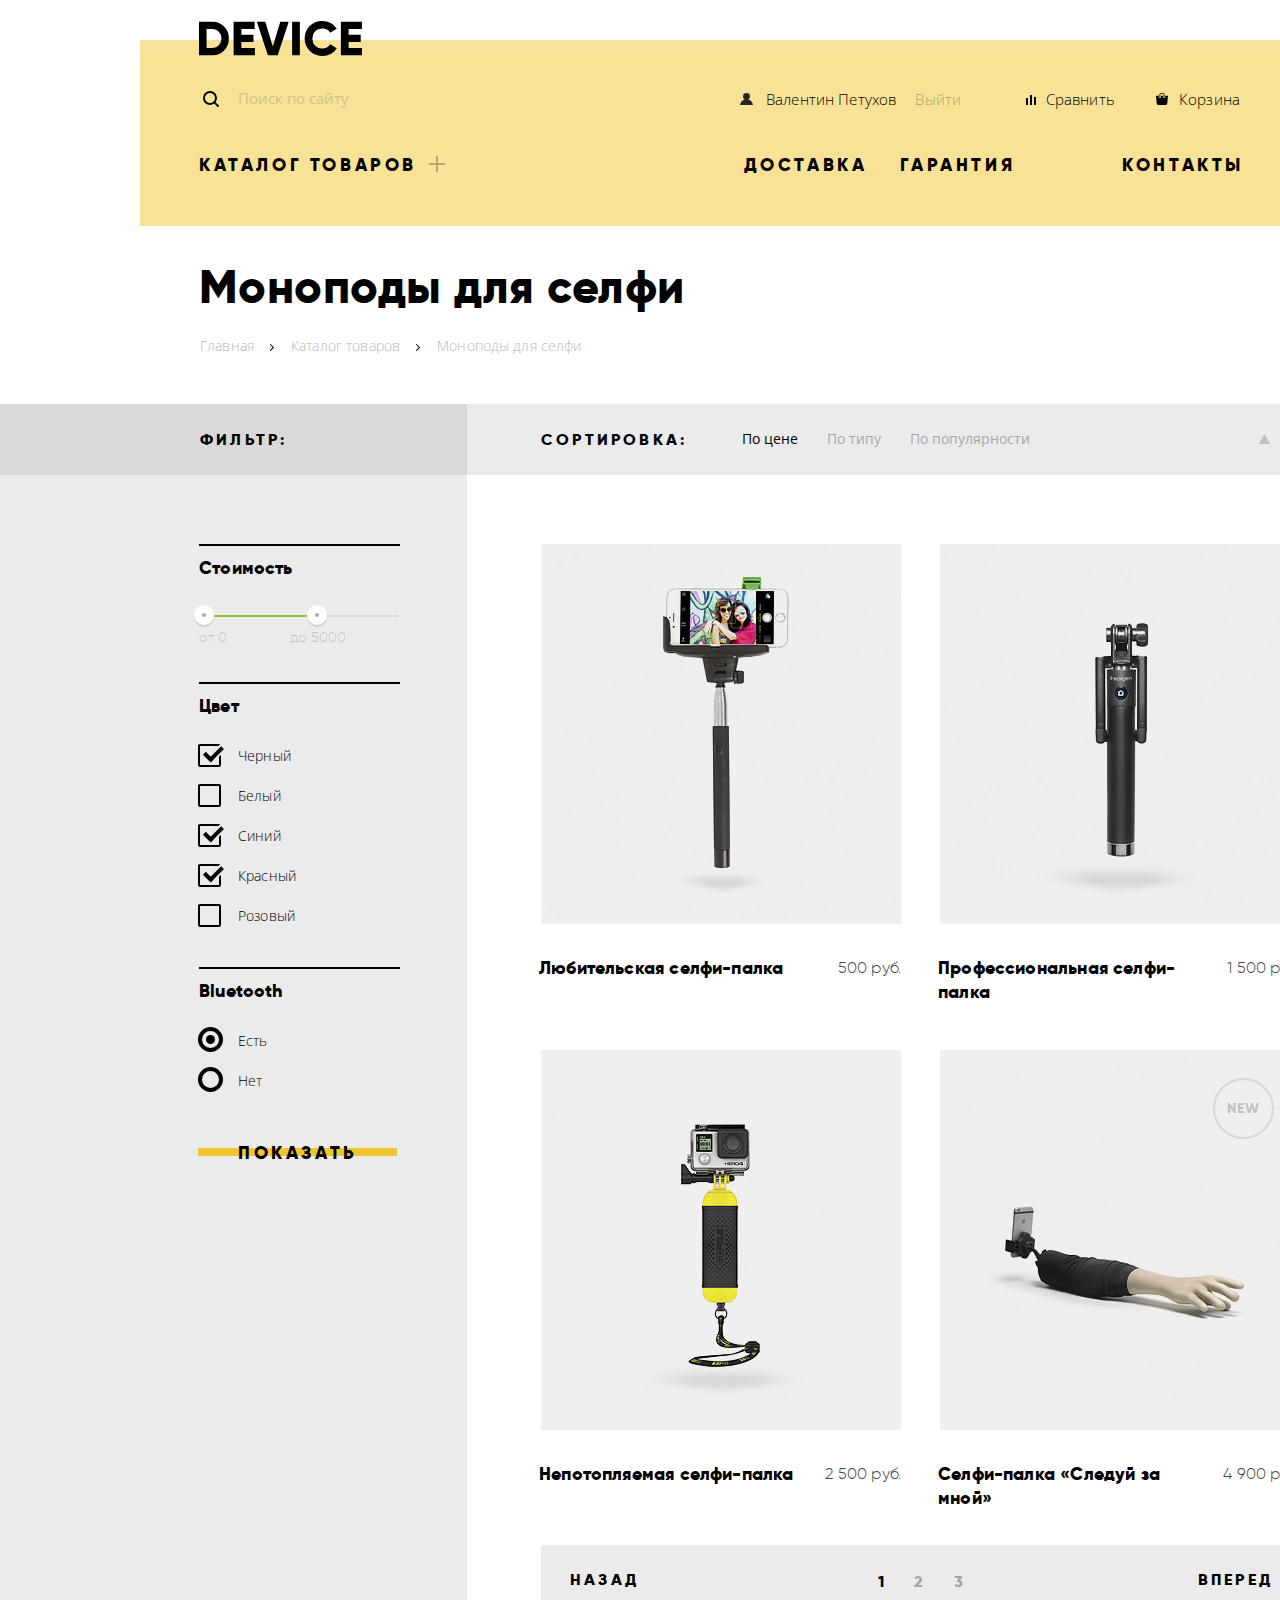
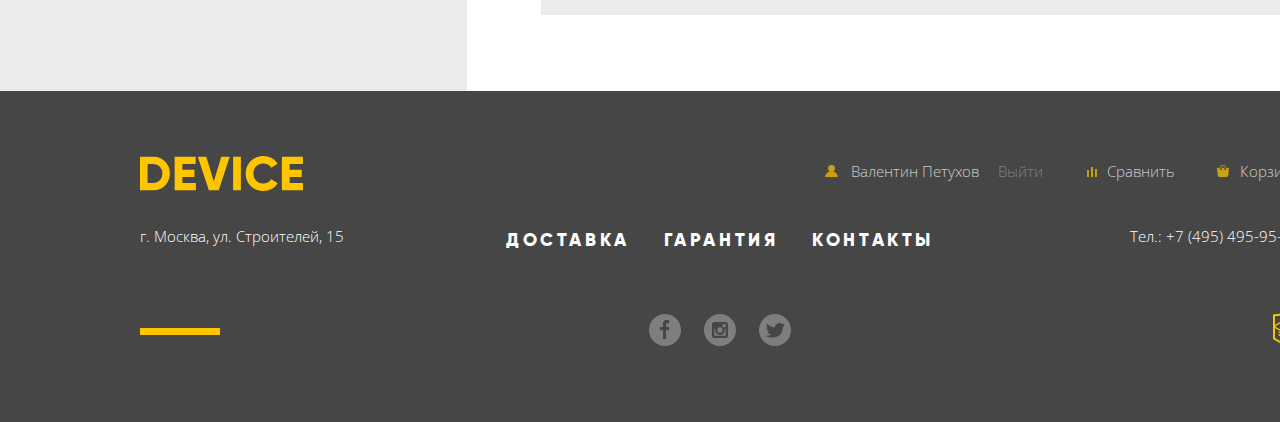
==== commit bd4206ea: "Файлы min.css и min.js" ====
--- a/catalog.html
+++ b/catalog.html
@@ -5,7 +5,7 @@
   <title>Девайс: Моноподы для селфи</title>
   <link href="https://fonts.googleapis.com/css?family=Open+Sans:300,400&display=swap&subset=cyrillic" rel="stylesheet">
   <link href="css/normalize.css" rel="stylesheet">
-  <link href="css/style.css" rel="stylesheet">
+  <link href="css/style.min.css" rel="stylesheet">
 </head>
 <body class="inner-page">
   <header class="container header">
--- a/css/style.min.css
+++ b/css/style.min.css
@@ -0,0 +1 @@
+@keyframes bounce{0%{transform:translateX(-2000px)}70%{transform:translateX(30px)}90%{transform:translateX(-10px)}to{transform:translateX(0)}}@keyframes shake{0%,to{transform:translateX(0)}10%,30%,50%,70%,90%{transform:translateX(-10px)}20%,40%,60%,80%{transform:translateX(10px)}}@font-face{font-family:"Gilroy";font-weight:800;font-style:normal;src:url(../font/gilroy-extrabold-webfont.woff2) format("woff2"),url(../font/gilroy-extrabold-webfont.woff) format("woff")}@font-face{font-family:"Gilroy";font-weight:300;font-style:normal;src:url(../font/gilroy-light-webfont.woff2) format("woff2"),url(../font/gilroy-light-webfont.woff) format("woff")}body,html{min-width:1440px}.button,body{position:relative;color:#000}body{background:linear-gradient(#fff 40px,rgba(240,197,46,.5) 40px,rgba(240,197,46,.5) 339px,#fff 339px);background-repeat:no-repeat;background-position:center top;background-size:1160px 339px;letter-spacing:.15px;font-family:"Open Sans",Arial,sans-serif;font-size:15px;font-weight:300;line-height:30px}a{text-decoration:none}img{max-width:100%;height:auto}*,body{margin:0;padding:0}.button{z-index:1;display:inline-block;margin-right:16px;padding:8px 39px 6px 40px;text-align:center;vertical-align:middle;letter-spacing:3.6px;text-transform:uppercase;border:0;background:0 0;font-family:"Gilroy",Arial,sans-serif;font-size:18px;font-weight:800;line-height:24px}.button:active{color:rgba(0,0,0,.3)}.button::before{position:absolute;z-index:-1;top:50%;left:0;width:100%;height:8px;margin-top:-4px;content:"";background-color:#f0c52e}.button:focus::before,.button:hover::before{top:0;height:100%;margin-top:0;transition:all .3s linear;background-color:#f0c52e}.container{width:1160px;margin:0 auto;padding:0 10px}.header{margin-bottom:34px}.header__navigation{position:relative;display:flex;flex-direction:column;padding-top:21px;padding-right:60px;padding-left:59px}.header__navigation::after{position:absolute;z-index:-1;top:40px;left:0;width:100%;height:16px;content:"";background-color:#f8e297}.header__logo{width:163px;min-height:35px;margin-bottom:9px}.header-site-navigation__list a:focus,.header-site-navigation__list a:hover,.header-user-navigation__list a:focus,.header-user-navigation__list a:hover,.inner-page .header__logo:focus,.inner-page .header__logo:hover{opacity:.6}.header-site-navigation__list a:active,.header-user-navigation__list a:active,.inner-page .header__logo:active{opacity:.3}.header__second-line{display:flex;justify-content:space-between;margin-bottom:27px}.header-search__form{position:relative;display:flex;width:441px}.header-search__form::before{position:absolute;top:50%;left:4px;width:16px;height:16px;margin-top:-8px;content:"";background-image:url(../img/icon-search.svg);background-repeat:no-repeat;background-position:0 0}.header-search__input{position:relative;flex-grow:1;height:46px;padding-top:1px;padding-left:39px;opacity:.3;border:0;background:0 0}.header-search__input:hover{opacity:.6}.header-search__input:focus{opacity:1;border-bottom:2px solid #000}.header-search__input:focus~.header-search__button{z-index:0;opacity:1}.header-search__button{z-index:-1;min-width:85px;min-height:49px;opacity:0;border:solid 2px #000;background:0 0}.header-search__button:hover{color:#fff;background:#000}.header-search__button:focus{z-index:0;opacity:1;color:#fff;background:#000}.header-search__button:active{color:rgba(255,255,255,.3)}.header-site-navigation__list,.header-site-navigation__sub-list,.header-site-navigation__sub-list ul,.header-user-navigation__list{list-style:none}.header-site-navigation__list a,.header-user-navigation__list a{color:#000}.header-site-navigation__sub-list .header-site-navigation__link--current,.header-site-navigation__sub-list .header-site-navigation__link--current:active,.header-site-navigation__sub-list .header-site-navigation__link--current:focus,.header-site-navigation__sub-list .header-site-navigation__link--current:hover{opacity:1}.header-user-navigation__list{display:flex;align-items:center;width:500px}.header-user-navigation__list li:nth-last-child(2){margin-right:38px;margin-left:auto}.header-user-navigation__link--user{position:relative;margin-right:19px;padding-left:26px}.header-user-navigation__link--user::before{position:absolute;top:50%;left:0;width:13px;height:12px;margin-top:-6px;content:"";background-image:url(../img/icon-user.svg);background-repeat:no-repeat;background-position:0 0}.header-user-navigation__link--logout,.main-popular__item:active h3,.main-popular__item:active img{opacity:.3}.header-user-navigation__link--compare{position:relative;padding-left:23px}.header-user-navigation__link--cart::before,.header-user-navigation__link--compare::before{position:absolute;top:50%;left:3px;width:10px;height:10px;margin-top:-4px;content:"";background-image:url(../img/icon-compare.svg);background-repeat:no-repeat;background-position:0 0}.header-user-navigation__link--cart{position:relative;padding-left:26px}.header-user-navigation__link--cart::before{width:12px;height:12px;margin-top:-6px;background-image:url(../img/icon-shopping-cart.svg)}.header-site-navigation__list{position:relative;display:flex;width:1045px}.header-site-navigation__list a{letter-spacing:3.6px;text-transform:uppercase;font-family:"Gilroy",Arial,sans-serif;font-size:18px;font-weight:800;line-height:24px}.header-site-navigation__list>li:nth-child(1){margin-right:auto}.header-site-navigation__link--catalog{position:relative;padding-right:35px}.header-site-navigation__link--catalog::after{position:absolute;top:50%;right:7px;width:16px;height:16px;margin-top:-9px;content:"";opacity:.3;background-image:url(../img/icon-plus.svg);background-repeat:no-repeat;background-position:0 0}.header-site-navigation__list>li:nth-child(2){margin-right:33px}.header-site-navigation__list>li:nth-child(3){margin-right:107px}.header-site-navigation__list>li:hover .header-site-navigation__sub-list{display:flex}.header-site-navigation__sub-list{position:absolute;z-index:100;left:-59px;display:none;width:1040px;min-height:139px;margin-top:-1px;padding-top:21px;padding-right:60px;padding-left:60px;background-color:#f7e296}.header-site-navigation__sub-list a{letter-spacing:.15px;text-transform:none;font-family:"Open Sans",Arial,sans-serif;font-size:15px;font-weight:300;line-height:30px}.header-site-navigation__sub-list--column-1,.header-site-navigation__sub-list--column-2,.header-site-navigation__sub-list--column-3{min-width:140px;margin-right:60px}.header-site-navigation__sub-list--column-1 li,.header-site-navigation__sub-list--column-2 li,.header-site-navigation__sub-list--column-3 li{margin-bottom:6px}.main__slider--products{position:relative;margin-bottom:86px}.main-slider-products__slider-controls{position:absolute;z-index:20;right:87px;bottom:155px;font-size:0}.main-slider-products__slider-controls label{position:relative;display:inline-block;width:12px;height:12px;margin-left:9px;padding:6px;cursor:pointer;vertical-align:top;border-radius:50%}.main-slider-products__slider-controls label::after{position:absolute;z-index:1;top:6px;left:6px;width:10px;height:10px;content:"";border:1px solid #000;border-radius:50%;background-color:transparent}.filters__form ul,.main-slider-products__list{list-style:none}.main-slider-products__item{display:none;justify-content:space-between;min-height:520px}#main-slider-products__slide--1:checked~.main-slider-products__list .main-slider-products__item:nth-child(1),#main-slider-products__slide--2:checked~.main-slider-products__list .main-slider-products__item:nth-child(2),#main-slider-products__slide--3:checked~.main-slider-products__list .main-slider-products__item:nth-child(3){display:flex}#main-slider-products__slide--1:checked~.main-slider-products__slider-controls label:nth-child(1)::before,#main-slider-products__slide--2:checked~.main-slider-products__slider-controls label:nth-child(2)::before,#main-slider-products__slide--3:checked~.main-slider-products__slider-controls label:nth-child(3)::before{position:absolute;z-index:2;top:50%;left:50%;width:4px;height:4px;margin-top:-3px;margin-left:-3px;content:"";border:1px solid #000;border-radius:50%}.main-slider-products__column--1{display:flex;width:564px}.main-slider-products__column--1>a{display:flex;flex-shrink:0;margin-right:auto;margin-bottom:auto;margin-left:auto}.main-slider-products__item--selfie-8-meters .main-slider-products__image{margin-top:14px}.main-slider-products__item--bracelets-48-hours .main-slider-products__image{margin-top:26px}.main-slider-products__item--quadcopter-laser-50 .main-slider-products__image{margin-top:79px}.main-slider-products__column--2{position:relative;order:2;width:501px;margin-right:60px;padding-top:93px}.main-slider-products__column--2::before{position:absolute;top:51px;left:1px;width:100px;height:7px;content:"";background:#fff}.main-slider-products__column--2::after{position:absolute;top:0;right:-13px;content:"01";letter-spacing:1.79px;color:#fff;font-family:"Gilroy",Arial,sans-serif;font-size:179px;font-weight:800;line-height:179px}.main-slider-products__item--selfie-8-meters .main-slider-products__column--2::after{content:"01"}.main-slider-products__item--bracelets-48-hours .main-slider-products__column--2::after{content:"02"}.main-slider-products__item--quadcopter-laser-50 .main-slider-products__column--2::after{content:"03"}.main-slider-products__column--2 h3{position:relative;z-index:2;margin-bottom:19px;letter-spacing:.47px;font-family:"Gilroy",Arial,sans-serif;font-size:47px;font-weight:800;line-height:56px}.main-slider-products__column--2 p{margin-bottom:43px;color:#464646}.main-slider-products__item--selfie-8-meters p{width:481px}.main-slider-products__item--bracelets-48-hours p{width:441px}.main-slider-products__item--quadcopter-laser-50 p{width:451px}.main-slider-products__column--2 .button{max-width:300px;margin-bottom:51px;margin-left:1px}.main-slider-products__buttons--slider-controls{margin-left:auto}.main-slider-products__table{display:flex}.main-slider-products__table>div{display:flex;flex-direction:column-reverse}.main-slider-products__table--row>div:first-child{margin-right:79px;margin-left:1px;letter-spacing:.13px;color:#464646;font-size:13px;line-height:20px}.main-slider-products__table--row>div:last-child{margin-bottom:8px;letter-spacing:.36px;font-family:"Gilroy",Arial,sans-serif;font-size:36px;font-weight:300;line-height:48px}.main-popular__line{margin-bottom:81px}.main-popular__list{display:flex;justify-content:space-between;width:100%;list-style:none}.main-popular__item{width:160px}.main-popular__line h3,.main-slider-services__slider-controls label{letter-spacing:.18px;color:#000;font-family:"Gilroy",Arial,sans-serif;font-size:18px;font-weight:800;line-height:24px}.main-popular-item__background{display:flex;align-items:flex-start;width:160px;min-height:160px;margin-bottom:33px;background-color:rgba(240,197,46,.5)}.main-popular__item:hover .main-popular-item__background{background-color:#f0c52e}.main-popular-item__h3--width{width:100px}.main-popular-item__image--virt-real{margin-top:52px;margin-left:31px}.main-popular-item__image--monopods{margin-top:41px;margin-left:38px}.main-popular-item__image--cameras{margin-top:38px;margin-left:49px}.main-popular-item__image--bracelets{margin-top:50px;margin-left:28px}.main-popular-item__image--smartwatch{margin-top:32px;margin-left:55px}.main-popular-item__image--quadcopters{margin-top:49px;margin-left:13px}.main__slider--services{position:relative;min-height:388px;margin-bottom:94px;background:linear-gradient(transparent 100px,#e5e5e5 100px)}.main__slider--services::after{position:absolute;top:0;left:calc(50% - 303px);width:7px;height:calc(100% - 69px);content:"";background-color:#000}.main-slider-services__container--flex{display:flex}.main-slider-services__slider-controls{display:flex;align-items:flex-start;flex-direction:column;min-width:280px;max-width:280px;margin-top:80px}.main-slider-services__slider-controls label{position:relative;z-index:1;min-width:130px;margin-bottom:25px;padding:8px 15px;cursor:pointer;text-align:center;vertical-align:middle;letter-spacing:3.6px;text-transform:uppercase;border:0;background:0 0}.main-slider-services__slider-controls label:active{color:#f7e184;background:#000}.main-slider-services__slider-controls label:active::after{position:absolute;z-index:-1;top:0;left:0;width:280px;height:40px;content:"";background-color:#000}.main-slider-services__slider-controls label::before{position:absolute;z-index:-1;top:50%;left:0;width:100%;height:8px;margin-top:-4px;content:"";background-color:#f0c52e}.main-slider-services__slider-controls label:focus::before,.main-slider-services__slider-controls label:hover::before{top:0;height:100%;margin-top:0;transition:all .3s linear;background-color:#f0c52e}.main-slider-services__item{display:none}#main-slider-services__slide--1:checked~.main-slider-services__list .main-slider-services__item:nth-child(1),#main-slider-services__slide--2:checked~.main-slider-services__list .main-slider-services__item:nth-child(2),#main-slider-services__slide--3:checked~.main-slider-services__list .main-slider-services__item:nth-child(3){display:block}#main-slider-services__slide--1:checked~.main-slider-services__slider-controls label:nth-child(1),#main-slider-services__slide--2:checked~.main-slider-services__slider-controls label:nth-child(2),#main-slider-services__slide--3:checked~.main-slider-services__slider-controls label:nth-child(3){color:#f7e184;background:#000}#main-slider-services__slide--1:checked~.main-slider-services__slider-controls label:nth-child(1)::after,#main-slider-services__slide--2:checked~.main-slider-services__slider-controls label:nth-child(2)::after,#main-slider-services__slide--3:checked~.main-slider-services__slider-controls label:nth-child(3)::after{position:absolute;z-index:-1;top:0;left:0;width:280px;height:40px;content:"";background-color:#000}.main-slider-services__list{margin-left:120px;list-style:none}.main-slider-services__item{min-height:295px;padding-top:73px;padding-right:320px;padding-bottom:20px}.main-slider-services__item--delivery{background-image:url(../img/slider-services--delivery.svg);background-repeat:no-repeat;background-position:558px 85px}.main-slider-services__item--warranty{background-image:url(../img/slider-services--warranty.svg);background-repeat:no-repeat;background-position:543px 61px}.main-slider-services__item--credit{background-image:url(../img/slider-services--credit.svg);background-repeat:no-repeat;background-position:534px 61px}.main-about-us h2,.main-contacts h2,.main-slider-services__item h3{margin-bottom:31px;letter-spacing:.47px;font-family:"Gilroy",Arial,sans-serif;font-size:47px;font-weight:800;line-height:48px}.main-slider-services__item p{color:#464646}.main-partners__line{display:flex;align-items:center;justify-content:space-between;margin-bottom:136px}.main-partners__link{width:260px;height:auto;background-repeat:no-repeat;background-position:0 0}.main-partners__link--dji{background-image:url(../img/partners-dji-grey.jpg)}.main-partners__link--sp-gadgets{background-image:url(../img/partners-sp-gadgets-grey.jpg)}.main-partners__link--gopro{background-image:url(../img/partners-gopro-grey.jpg)}.main-partners__link--vive{background-image:url(../img/partners-vive-grey.jpg)}.main-partners__link img{-webkit-transition:all 1.5s;-moz-transition:all 1.5s;-o-transition:all 1.5s;transition:all 1.5s;opacity:0}.main-partners__link img:hover{opacity:1}.main__info-line{display:flex;justify-content:space-between}.main-about-us::before,.main-contacts::before{position:absolute;top:-51px;left:0;width:80px;height:7px;content:"";background:#000}.main-about-us{position:relative;width:474px}.main-about-us h2,.main-contacts h2{margin-bottom:43px}.main-about-us__text p,.main-contacts__text{margin-bottom:30px;letter-spacing:normal}.main-about-us__text{margin-bottom:65px}.main-about-us__list--transport-company{margin-bottom:54px;list-style:none;font-family:"Gilroy",Arial,sans-serif;font-size:16px;font-weight:800;line-height:40px}.main-about-us__list--transport-company li{position:relative;padding-left:35px}.main-about-us__list--transport-company li::before{position:absolute;top:50%;left:3px;width:4px;height:4px;margin-top:-1px;content:"";border-radius:2px;background:0 0;box-shadow:0 0 0 2px rgba(0,0,0,.3)}.main-about-us .button{padding-right:20px;padding-left:22px}.main-contacts{position:relative;width:560px}.main-contacts__map{display:block;margin-bottom:60px;padding-top:8px}.inner-page{background-size:1160px 226px}.inner-page .header{margin-bottom:80px}.page-title{margin-bottom:23px;padding-top:3px;padding-left:59px;letter-spacing:.47px;font-family:"Gilroy",Arial,sans-serif;font-size:47px;font-weight:800;line-height:48px}.breadcrumbs__list{display:flex;margin-bottom:46px;padding-left:60px;list-style:none;letter-spacing:.14px;font-size:14px;line-height:24px}.breadcrumbs__list a{opacity:.3;color:#000}.breadcrumbs__list a:focus,.breadcrumbs__list a:hover{opacity:.6}.breadcrumbs__list a:active{opacity:.1}.breadcrumbs__item{position:relative;margin-right:37px}.breadcrumbs__item::after{position:absolute;top:50%;right:-20px;width:4px;height:7px;margin-top:-2px;content:"";background-image:url(../img/breadcrumbs__nav-arrow.svg);background-repeat:no-repeat;background-position:0 0}.breadcrumbs__item--current,.sort__list a{opacity:.3;color:#000}.sort__background{background:linear-gradient(to right,#d9d9d9 50%,#ebebeb 50%)}.sort__flex-columns{display:flex;align-items:stretch;justify-content:space-between;padding-top:23.5px;padding-bottom:23.5px;vertical-align:middle;background:linear-gradient(to right,#d9d9d9 337px,#ebebeb 337px)}.sort__flex-columns h3{letter-spacing:3.2px;text-transform:uppercase;font-family:"Gilroy",Arial,sans-serif;font-size:16px;font-weight:800;line-height:24px}.sort__column-1{display:flex;align-items:center;flex-wrap:wrap;padding-left:60px}.sort__column-2{position:relative;display:flex;align-items:center;flex-shrink:0;width:759px;padding-left:74px}.sort__list{display:flex;margin-top:-2px;margin-right:auto;margin-left:55px;list-style:none;letter-spacing:normal;font-family:"Open Sans",Arial,sans-serif;font-size:14px;font-weight:400;line-height:18px}.sort__list li{margin-right:29px}.sort__list a:focus,.sort__list a:hover{opacity:.6}.sort__list a:active{opacity:1}.sort__link{width:11px;height:12px;margin-left:19px;opacity:.2;background-image:url(../img/icon-up-sort.svg);background-repeat:no-repeat;background-position:0 0}.sort__link:focus,.sort__link:hover{opacity:.4}.sort__link:active{opacity:1}.sort__link--current{background-image:url(../img/icon-down-sort.svg)}.sort__link--current,.sort__link--current:focus,.sort__link--current:hover{opacity:1}.inner-page-columns__background{background:linear-gradient(to right,#ebebeb 50%,#fff 50%)}.inner-page-columns__flex-columns{display:flex;justify-content:space-between;padding-bottom:76px;background:linear-gradient(to right,#ebebeb 337px,#fff 337px)}.filters{width:202px;margin-top:38px;margin-left:59px}.filters__form fieldset{margin-top:43px;padding:18px 0 0;border:0}.filters__form fieldset:nth-child(2){margin-top:38px}.filters__form legend::before{position:absolute;top:0;width:201px;height:2px;margin-top:-12px;content:"";background-color:#000}.filters__form legend{position:relative;letter-spacing:.18px;font-family:"Gilroy",Arial,sans-serif;font-size:18px;font-weight:800;line-height:24px}.filters__controls--range{position:relative;margin-bottom:9px;padding-top:17px;padding-right:2px;padding-left:5px}.filters__controls--range .scale{height:2px;background:#dbdbdb}.filters__controls--range .bar{width:110px;height:2px;background:#91c92f}.filters__controls--range .toggle{position:absolute;top:7px;left:0;width:20px;height:20px;padding:0;cursor:pointer;border:8px solid #fff;border-radius:50%;background-color:#ababab;box-shadow:0 2px 1px 0 #cfcfcf}.filters__controls--range .toggle:active{width:22px;height:22px;margin-top:-1px;margin-left:-1px;border:9px solid #fff}.filters__controls--range .toggle-min{left:-5px}.filters__controls--range .toggle-max{left:108px}.filters__controls--price{font-size:0}.filters__controls--price input,.filters__controls--price label{letter-spacing:normal;color:rgba(0,0,0,.2);font-family:"Gilroy",Arial,sans-serif;font-size:14px;font-weight:300;line-height:24px}.filters__controls--price label{display:inline-block;vertical-align:top}.filters__controls--price input{width:55px;padding:0;border:0;background:0 0}.filters__controls--price .min-price{margin-right:17px}.filters__list li{position:relative;padding-left:39px}.filters-item__label{padding-right:10px;cursor:pointer;letter-spacing:.14px;font-family:"Open Sans",Arial,sans-serif;font-size:14px;font-weight:300;line-height:40px}.filters__list input[type=checkbox]+.checkbox-indicator{position:absolute;top:8px;left:-1px;width:19px;height:19px;cursor:pointer;border:2px solid #000;border-radius:2px}.filters__list input[type=checkbox]:focus+.checkbox-indicator{border-color:rgba(0,0,0,.6);box-shadow:0 0 0 5px #ebebeb,0 0 0 7px #7caad6}.filters__list input[type=checkbox]+.checkbox-indicator:hover,.filters__list input[type=checkbox]:hover+.checkbox-indicator{border-color:rgba(0,0,0,.6)}.filters__list input[type=checkbox]:active+.checkbox-indicator{border-color:#000}.filters__list input[type=checkbox]:checked+.checkbox-indicator::before{position:absolute;z-index:2;top:9px;left:2.5px;width:10.5px;height:3.5px;content:"";transform:rotate(45deg);background-color:#000}.filters__list input[type=checkbox]:checked:focus+.checkbox-indicator::before,.filters__list input[type=checkbox]:checked:hover+.checkbox-indicator::before{background-color:#666}.filters__list input[type=checkbox]:checked:active+.checkbox-indicator::before{background-color:#000}.filters__list input[type=checkbox]:checked+.checkbox-indicator::after{position:absolute;z-index:1;top:5.5px;left:7.1px;width:18px;height:3.5px;content:"";transform:rotate(-45deg);background-color:#000;box-shadow:-1px 0 0 2px #ebebeb}.filters__list input[type=checkbox]:checked:focus+.checkbox-indicator::after,.filters__list input[type=checkbox]:checked:hover+.checkbox-indicator::after{background-color:#666}.filters__list input[type=checkbox]:checked:active+.checkbox-indicator::after{background-color:#000}.filters__list input[type=radio]+.radio-indicator{position:absolute;top:6px;left:-1px;width:17px;height:17px;cursor:pointer;border:4px solid #000;border-radius:50%}.filters__list input[type=radio]:focus+.radio-indicator{border-color:rgba(0,0,0,.6);box-shadow:0 0 0 4px #ebebeb,0 0 0 6px #7caad6}.filters__list input[type=radio]+.radio-indicator:hover,.filters__list input[type=radio]:hover+.radio-indicator{border-color:rgba(0,0,0,.6)}.filters__list input[type=radio]:active+.radio-indicator{border-color:#000}.filters__list input[type=radio]:checked+.radio-indicator::after{position:absolute;z-index:1;top:50%;left:50%;width:9px;height:9px;margin-top:-4.5px;margin-left:-4.5px;content:"";border-radius:50%;background-color:#000}.filters__list input[type=radio]:checked:focus+.radio-indicator::after,.filters__list input[type=radio]:checked:hover+.radio-indicator::after{background-color:rgba(0,0,0,.6)}.filters__list input[type=radio]:checked:active+.radio-indicator::after{background-color:#000}.filters__form input:disabled+.checkbox-indicator,.filters__form input:disabled+.radio-indicator{opacity:.25}.filters__form input:disabled~.filters-item-label__container--disabled-color{color:#a6a6a6}.filters__form .button{max-width:200px;margin-top:32px;margin-left:-1px}.catalog{width:759px;padding-top:69px;padding-left:74px}.catalog__list{display:flex;flex-wrap:wrap;justify-content:space-between;list-style:none}.catalog__item{position:relative;display:flex;flex-direction:column;width:360px;margin-bottom:46px}.catalog__item h3,.catalog__item p{letter-spacing:.18px;color:#000;font-family:"Gilroy",Arial,sans-serif;font-size:18px;font-weight:800;line-height:24px}.catalog__item a{color:#000}.catalog__item p{letter-spacing:.16px;color:#464646;font-size:16px;font-weight:300}.catalog__item-image{position:relative;margin-bottom:23px}.catalog-item__actions{position:absolute;z-index:10;top:0;left:0;display:none;align-items:center;flex-direction:column;width:320px;min-height:235px;padding:125px 20px 20px;background-color:rgba(238,238,238,.7)}.catalog__item:hover .catalog-item__actions{display:flex}.catalog-item__actions .button{margin:50px 0 8px}.catalog-item-actions__button--bookmark{text-align:center;vertical-align:middle;letter-spacing:.13;color:rgba(0,0,0,.5);border:0;background:0 0;font-family:"Open Sans",Arial,sans-serif;font-size:13px;font-weight:300;line-height:36px}.catalog-item-actions__button--bookmark:focus,.catalog-item-actions__button--bookmark:hover{color:#000}.catalog-item-actions__button--add-to-compare:active{color:rgba(0,0,0,.2)}.catalog__flag--new::after{position:absolute;top:30px;right:28px;width:57px;height:41px;padding-top:16px;content:"new";text-align:center;letter-spacing:.7px;text-transform:uppercase;color:rgba(0,0,0,.2);border-radius:28.5px;background:0 0;box-shadow:0 0 0 2px rgba(0,0,0,.1);font-family:"Gilroy",Arial,sans-serif;font-size:14px;font-weight:800;line-height:24px}.catalog__item--text,.pagination__list{display:flex;justify-content:space-between}.catalog__item--text{order:2;margin-left:-2px}.catalog__item--text>div{flex-shrink:0;padding-left:10px}.pagination__list{width:100%;margin-top:-11px;list-style:none;background-color:#ebebeb;letter-spacing:3.2px;text-transform:uppercase;font-family:"Gilroy",Arial,sans-serif;font-size:16px;font-weight:800;line-height:24px}.pagination-numbers__list{display:flex;margin-top:20px;list-style:none}.pagination-numbers__list a,.pagination-numbers__list--current{display:block;margin-right:8px;margin-left:9px;padding:5px}.pagination-numbers__list a{opacity:.3;color:#000}.inner-page .footer__logo:focus,.inner-page .footer__logo:hover,.pagination-numbers__list a:focus,.pagination-numbers__list a:hover{opacity:.6}.pagination-numbers__list a:active{opacity:1}.pagination__button{display:block;flex-shrink:0;width:107px;padding:23px 10px;color:#000}.pagination__button--back{padding-left:29px}.pagination__button--forward{padding-right:27px;text-align:right}.pagination__button:focus,.pagination__button:hover{background-color:#d9d9d9}.pagination__button:active{color:rgba(0,0,0,.3)}.footer-container{margin-top:85px;padding-top:65px;padding-bottom:66px;background-color:#464646}.inner-page .footer-container{margin-top:0}.footer__first-line{display:flex;justify-content:space-between;margin-bottom:21px}.footer__logo{width:163px;min-height:35px}.inner-page .footer__logo:active{opacity:.3}.footer-site-navigation__list,.footer-social__list,.footer-user-navigation__list{list-style:none}.footer-user-navigation__list a{letter-spacing:normal;opacity:.7;color:#fff}.footer-user-navigation__list a:focus,.footer-user-navigation__list a:hover{opacity:1}.footer-user-navigation__list a:active{opacity:.3}.footer-user-navigation__list{display:flex;justify-content:flex-end}.footer-user-navigation__link--user{position:relative;margin-right:19px;padding-left:26px}.footer-user-navigation__link--user::before{position:absolute;top:50%;left:0;width:13px;height:12px;margin-top:-6px;content:"";background-image:url(../img/icon-footer-user.svg);background-repeat:no-repeat;background-position:0 0}.footer-user-navigation__list .footer-user-navigation__link--logout{margin-right:19px;opacity:.3}.footer-user-navigation__link--compare{position:relative;margin-right:39px;margin-left:22px;padding-left:23px}.footer-user-navigation__link--cart::before,.footer-user-navigation__link--compare::before{position:absolute;top:50%;left:3px;width:10px;height:10px;margin-top:-4px;content:"";background-image:url(../img/icon-footer-compare.svg);background-repeat:no-repeat;background-position:0 0}.footer-user-navigation__link--cart{position:relative;padding-left:26px}.footer-user-navigation__link--cart::before{width:12px;height:12px;margin-top:-6px;background-image:url(../img/icon-footer-shopping-cart.svg)}.footer__second-line{display:flex;justify-content:space-between;margin-bottom:58px}.footer__link--tel-number,.footer__second-line p{width:300px;letter-spacing:normal;color:#fff;font-family:"Open Sans",Arial,sans-serif;font-size:15px;font-weight:300;line-height:30px}.footer__link--tel-number{text-align:right}.footer-site-navigation__list{display:flex;justify-content:space-between;width:428px;padding-top:4px}.footer-site-navigation__list a{letter-spacing:3.6px;text-transform:uppercase;color:#fff;font-family:"Gilroy",Arial,sans-serif;font-size:18px;font-weight:800;line-height:24px}.footer-site-navigation__list a:focus,.footer-site-navigation__list a:hover,.footer__link--tel-number:focus,.footer__link--tel-number:hover{opacity:.6}.footer-site-navigation__list a:active,.footer__link--tel-number:active{opacity:.3}.footer__third-line{position:relative;display:flex}.footer__third-line::before{position:absolute;top:50%;left:0;width:80px;height:7px;margin-top:-7px;content:"";background-color:#ffc600}.footer-social__list{display:flex;margin-top:1px;margin-right:auto;margin-left:auto;padding-left:27px;text-align:center}.footer-social__list li{margin-right:11.5px;margin-left:11.5px}.footer-social__list a{opacity:.3;color:#fff}.footer-site-maker__logo:focus,.footer-site-maker__logo:hover,.footer-social__list a:focus,.footer-social__list a:hover{opacity:.6}.footer-social__list a:active{opacity:.1}.footer-site-maker__logo{width:27px;min-height:35px}.footer-site-maker__logo:active{opacity:.3}.modal{position:fixed;z-index:200;top:50%;left:50%;display:none;width:960px;margin-top:-300px;margin-left:-480px;opacity:1;background-color:#fff;box-shadow:0 10px 20px 0 rgba(4,6,6,.2)}.modal--message{min-height:553px}.modal-message__form{display:flex;flex-wrap:wrap;justify-content:space-between;padding-top:92px;padding-right:100px;padding-left:100px}.modal-message__item{display:flex;flex-direction:column;padding-bottom:31px}.modal-message__item label{margin-bottom:7px;letter-spacing:normal;font-family:"Gilroy",Arial,sans-serif;font-size:18px;font-weight:800;line-height:24px}.modal-message-item__input,.modal-message-item__textarea{width:320px;margin-bottom:4px;padding:14px 20px 17px;letter-spacing:normal;color:rgba(70,70,70,.4);border:0;background-color:#f2f2f2;font-family:"Open Sans",Arial,sans-serif;font-size:14px;font-weight:400;line-height:18px}.modal-message-item__textarea{width:720px;height:125px;resize:none}.modal-message-item__input:hover,.modal-message-item__textarea:hover{background-color:#eaeaea}.modal-message-item__input:focus,.modal-message-item__textarea:focus{padding:11px 17px 14px;color:#464646;border:solid 3px rgba(240,197,46,.5);background-color:#fff}.modal-message__button-container{width:760px;margin-top:6px}.modal--map{height:559px}.modal--map iframe{border:0}.modal--map img{position:absolute;z-index:-1;top:0;left:0}.modal-close__button{position:absolute;top:22px;right:22px;width:55px;height:55px;margin:0;padding:0;opacity:.5;border:0;background:0 0;background-image:url(../img/modal-close.svg);background-repeat:no-repeat;background-position:0 0}.modal-close__button:focus,.modal-close__button:hover{opacity:1}.modal-close__button:active{opacity:.3}.overlay{position:absolute;z-index:40;top:0;left:0;display:none;width:100%;height:100%;background-color:rgba(255,255,255,.8)}.modal-show{display:block;animation:bounce .6s}.modal-error{animation:shake .6s}.modal-message__item--error{background-color:#f6dada}.visually-hidden:not(:focus):not(:active),input[type=checkbox].visually-hidden,input[type=radio].visually-hidden{position:absolute;overflow:hidden;clip:rect(0 0 0 0);width:1px;height:1px;margin:-1px;padding:0;white-space:nowrap;border:0;clip-path:inset(100%)}
